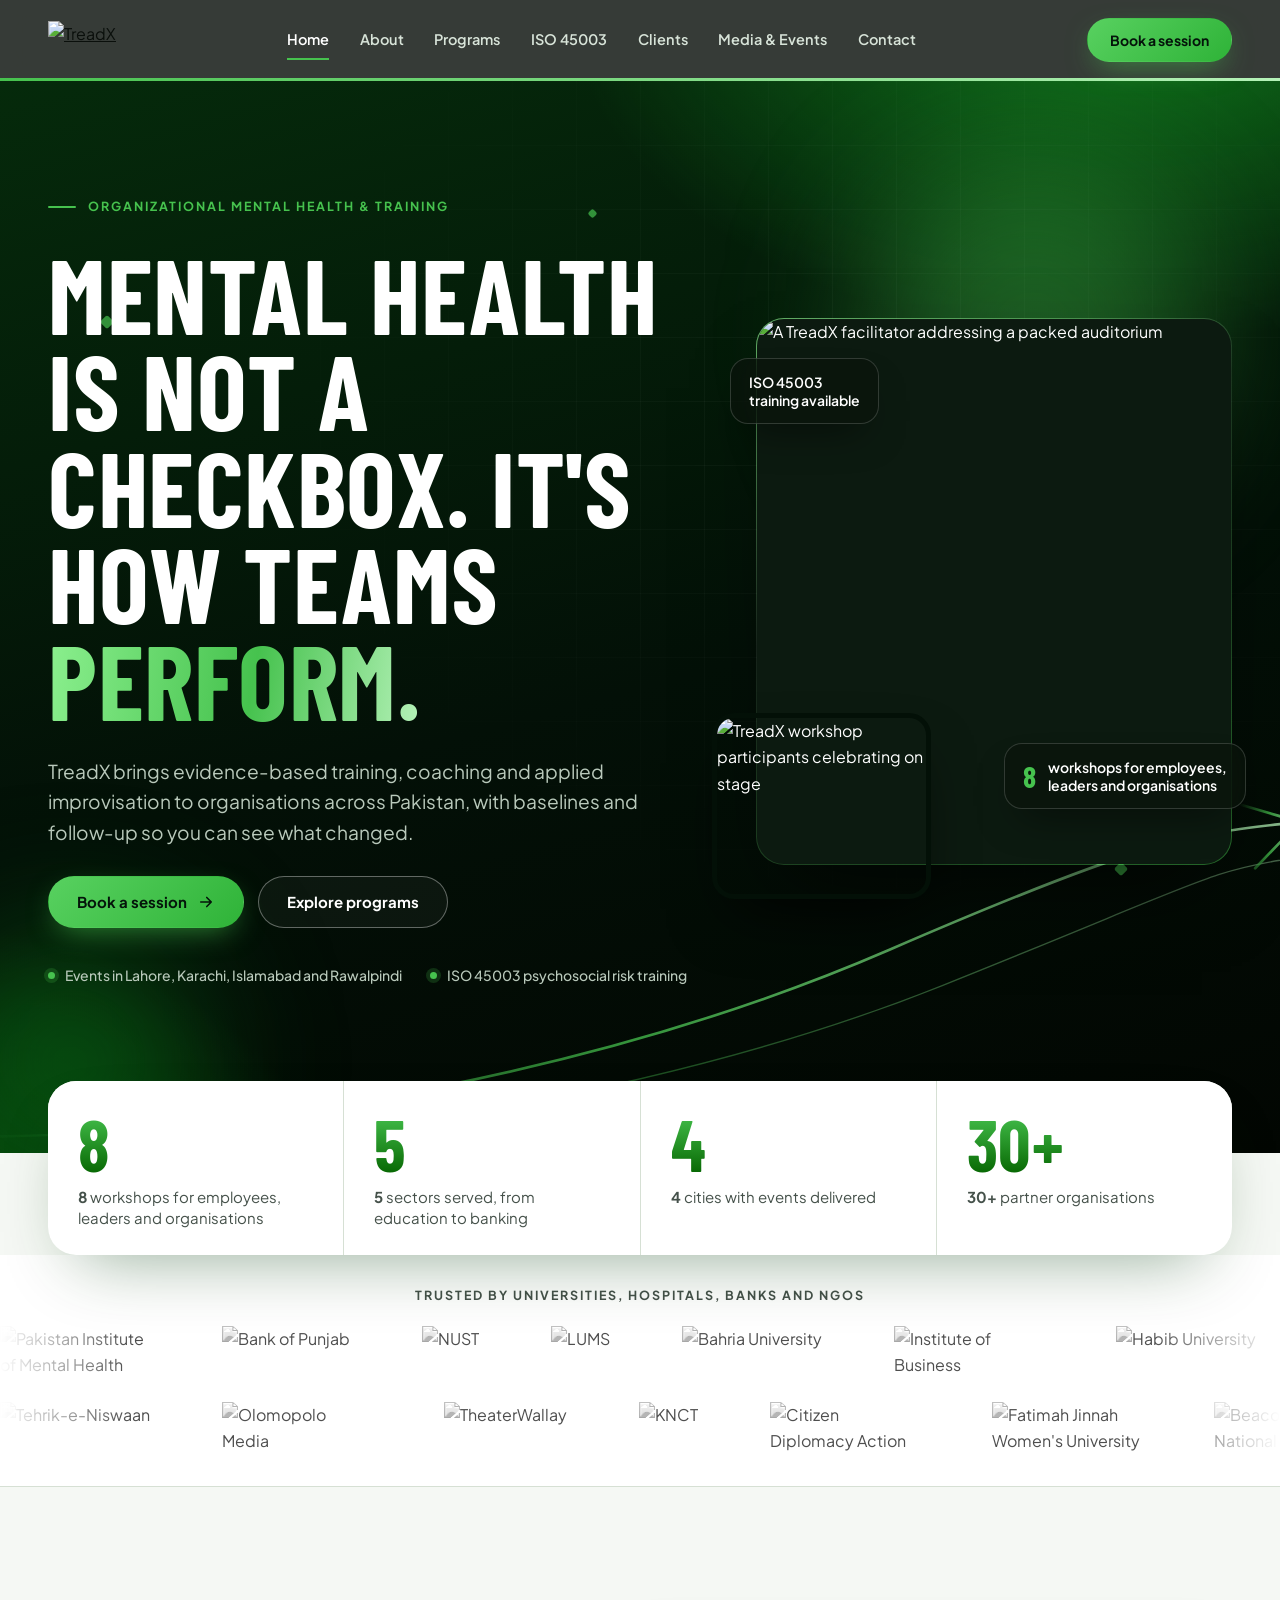
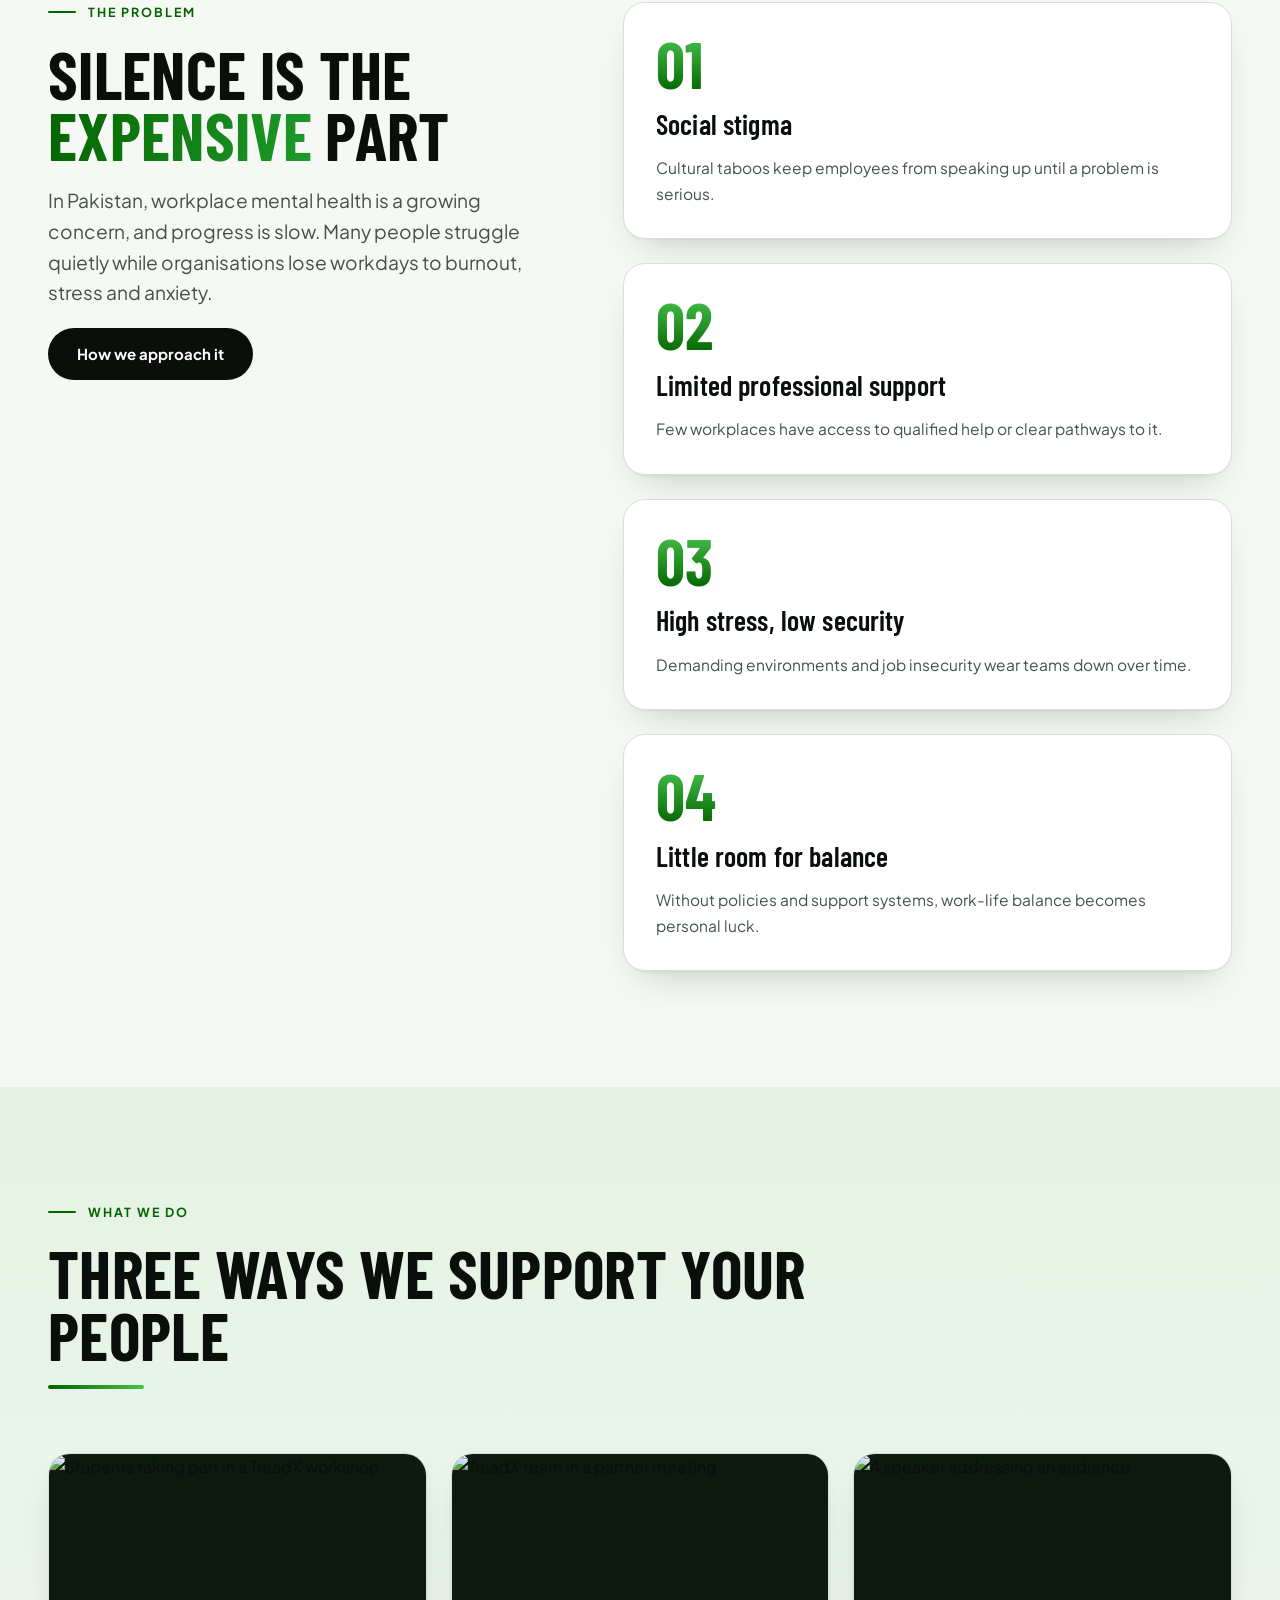
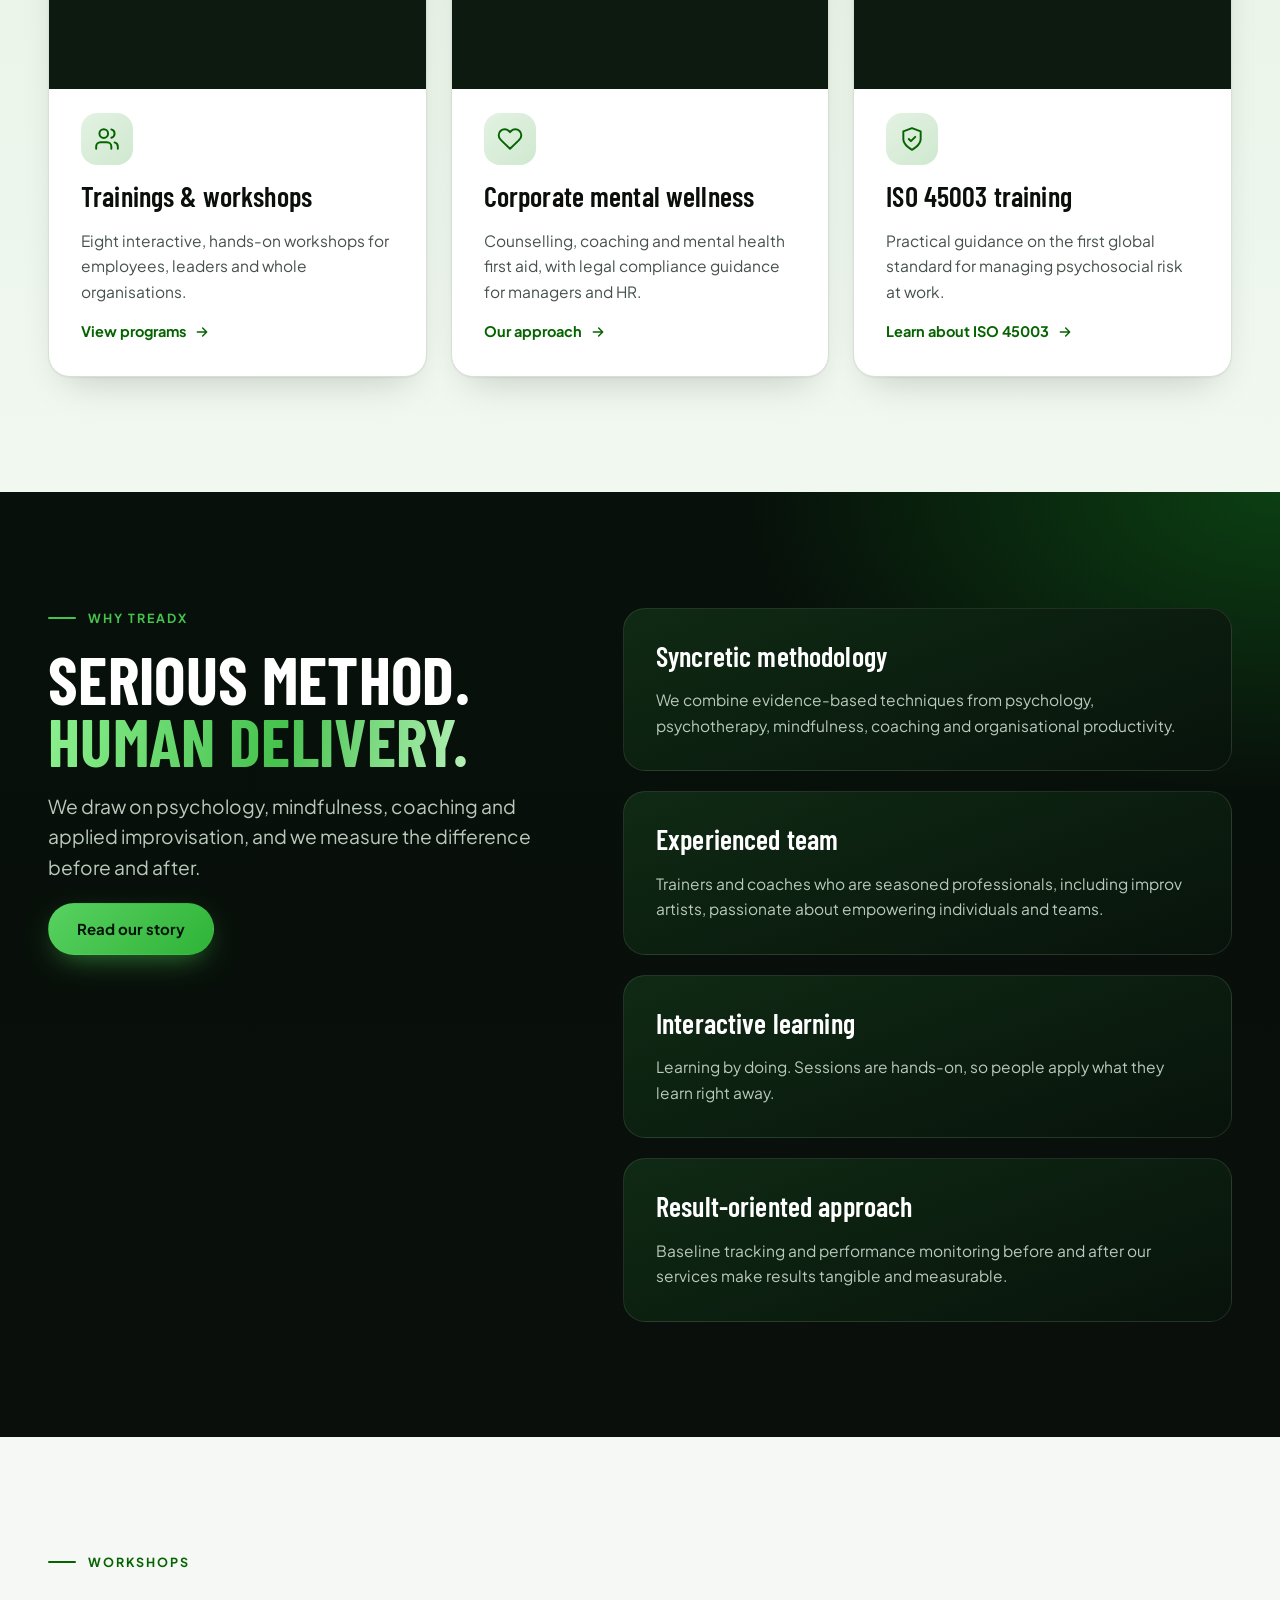
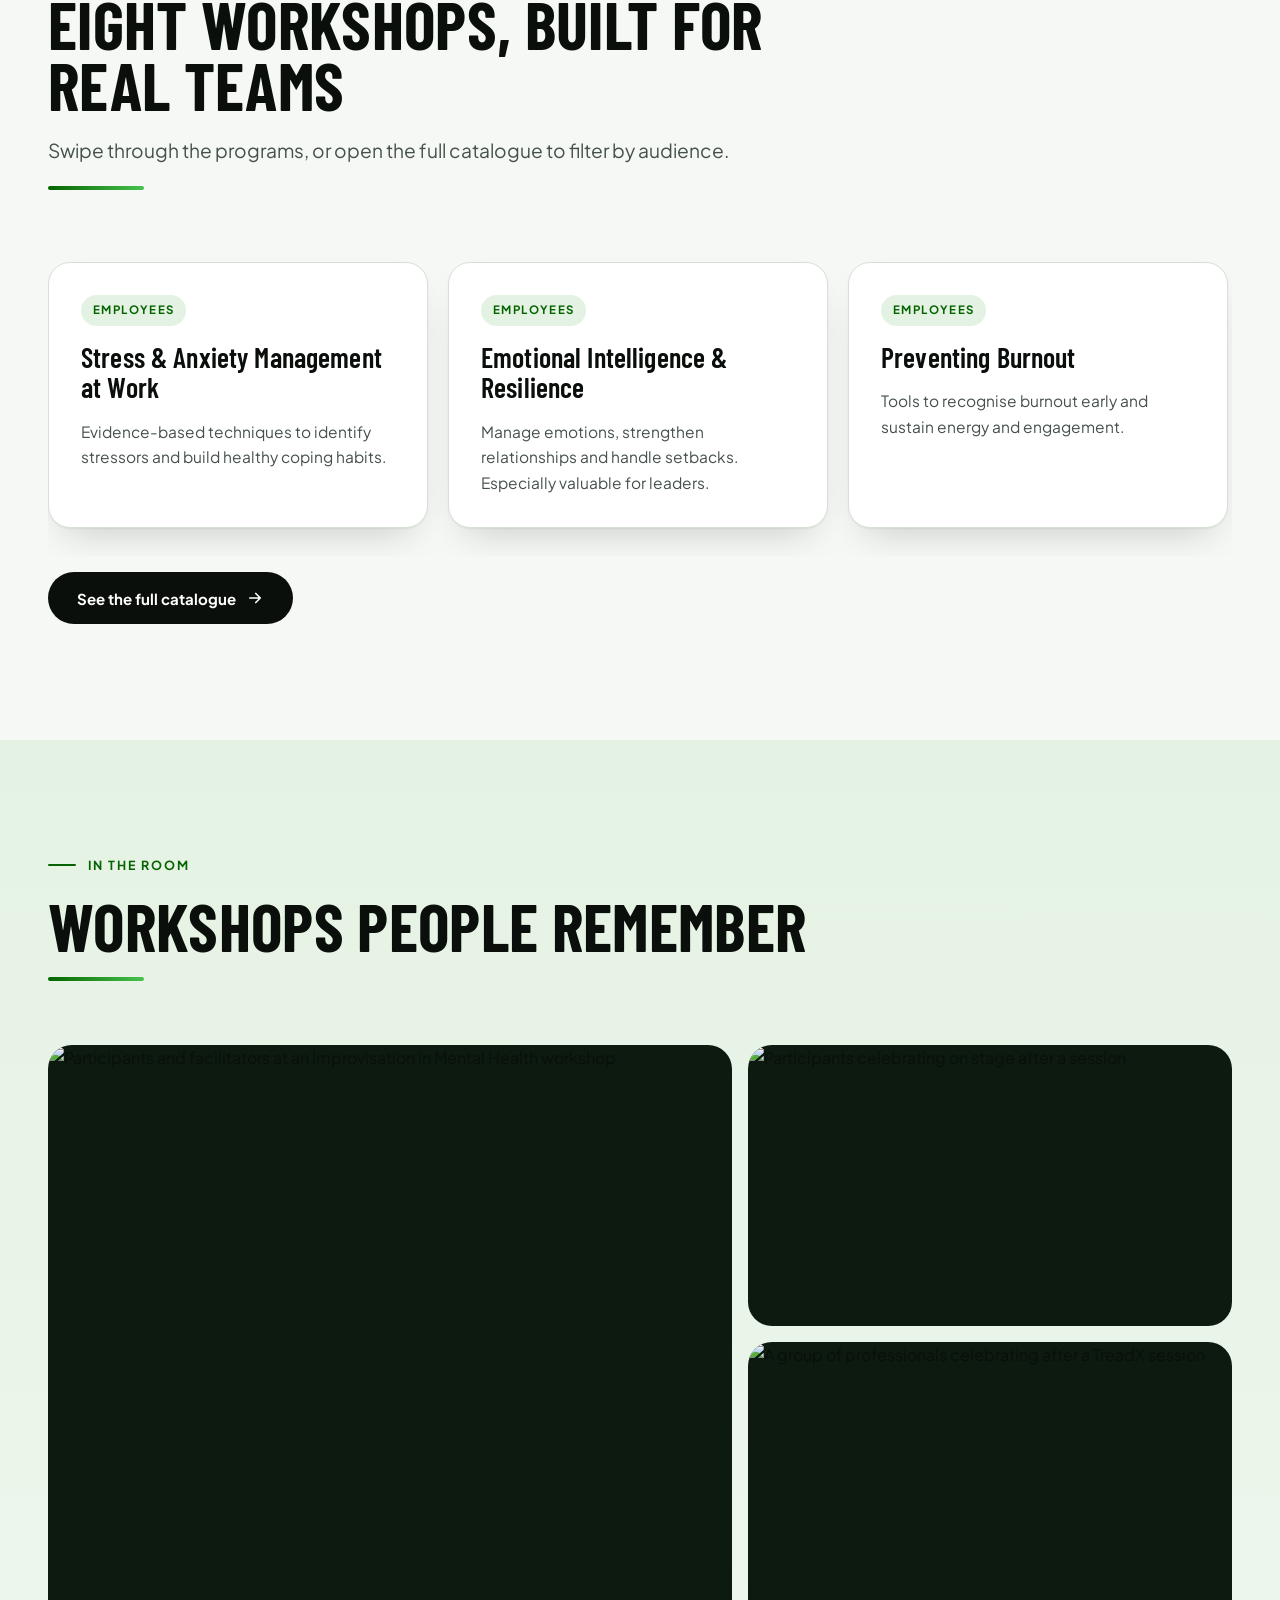
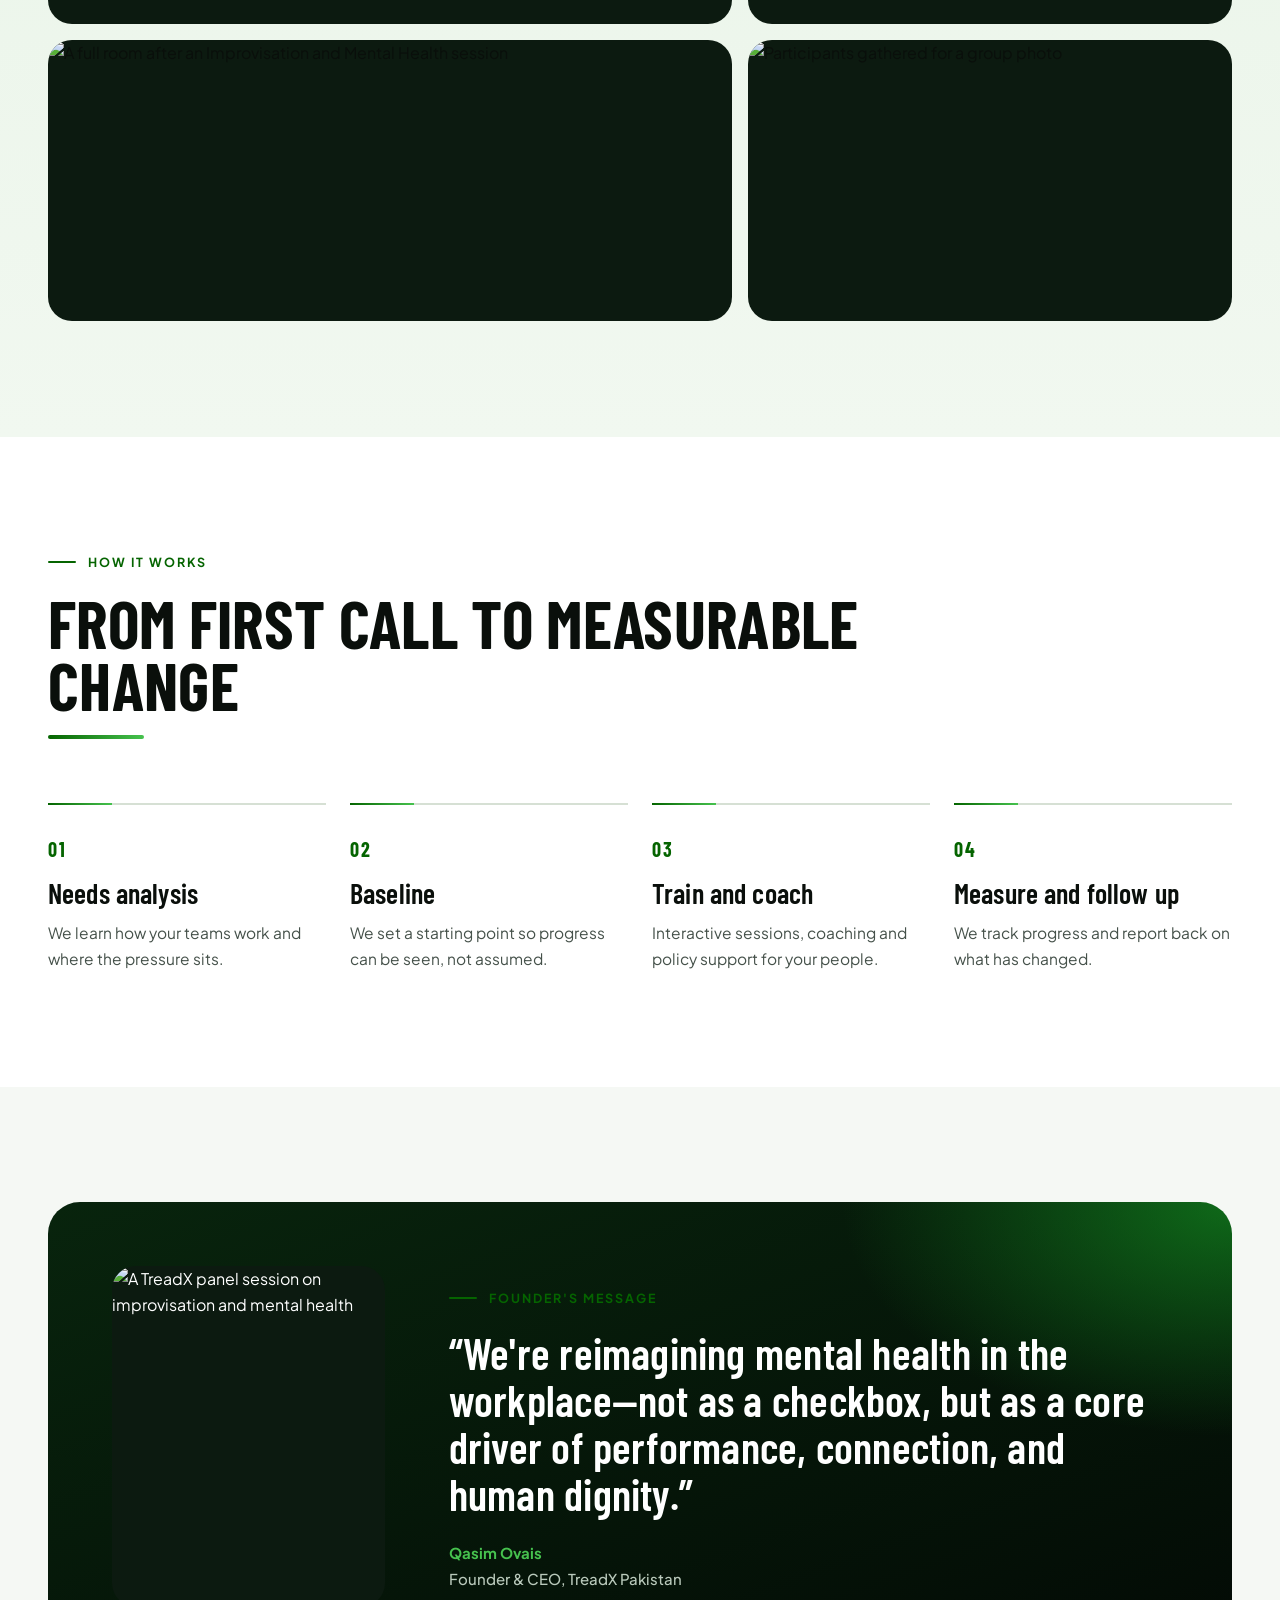
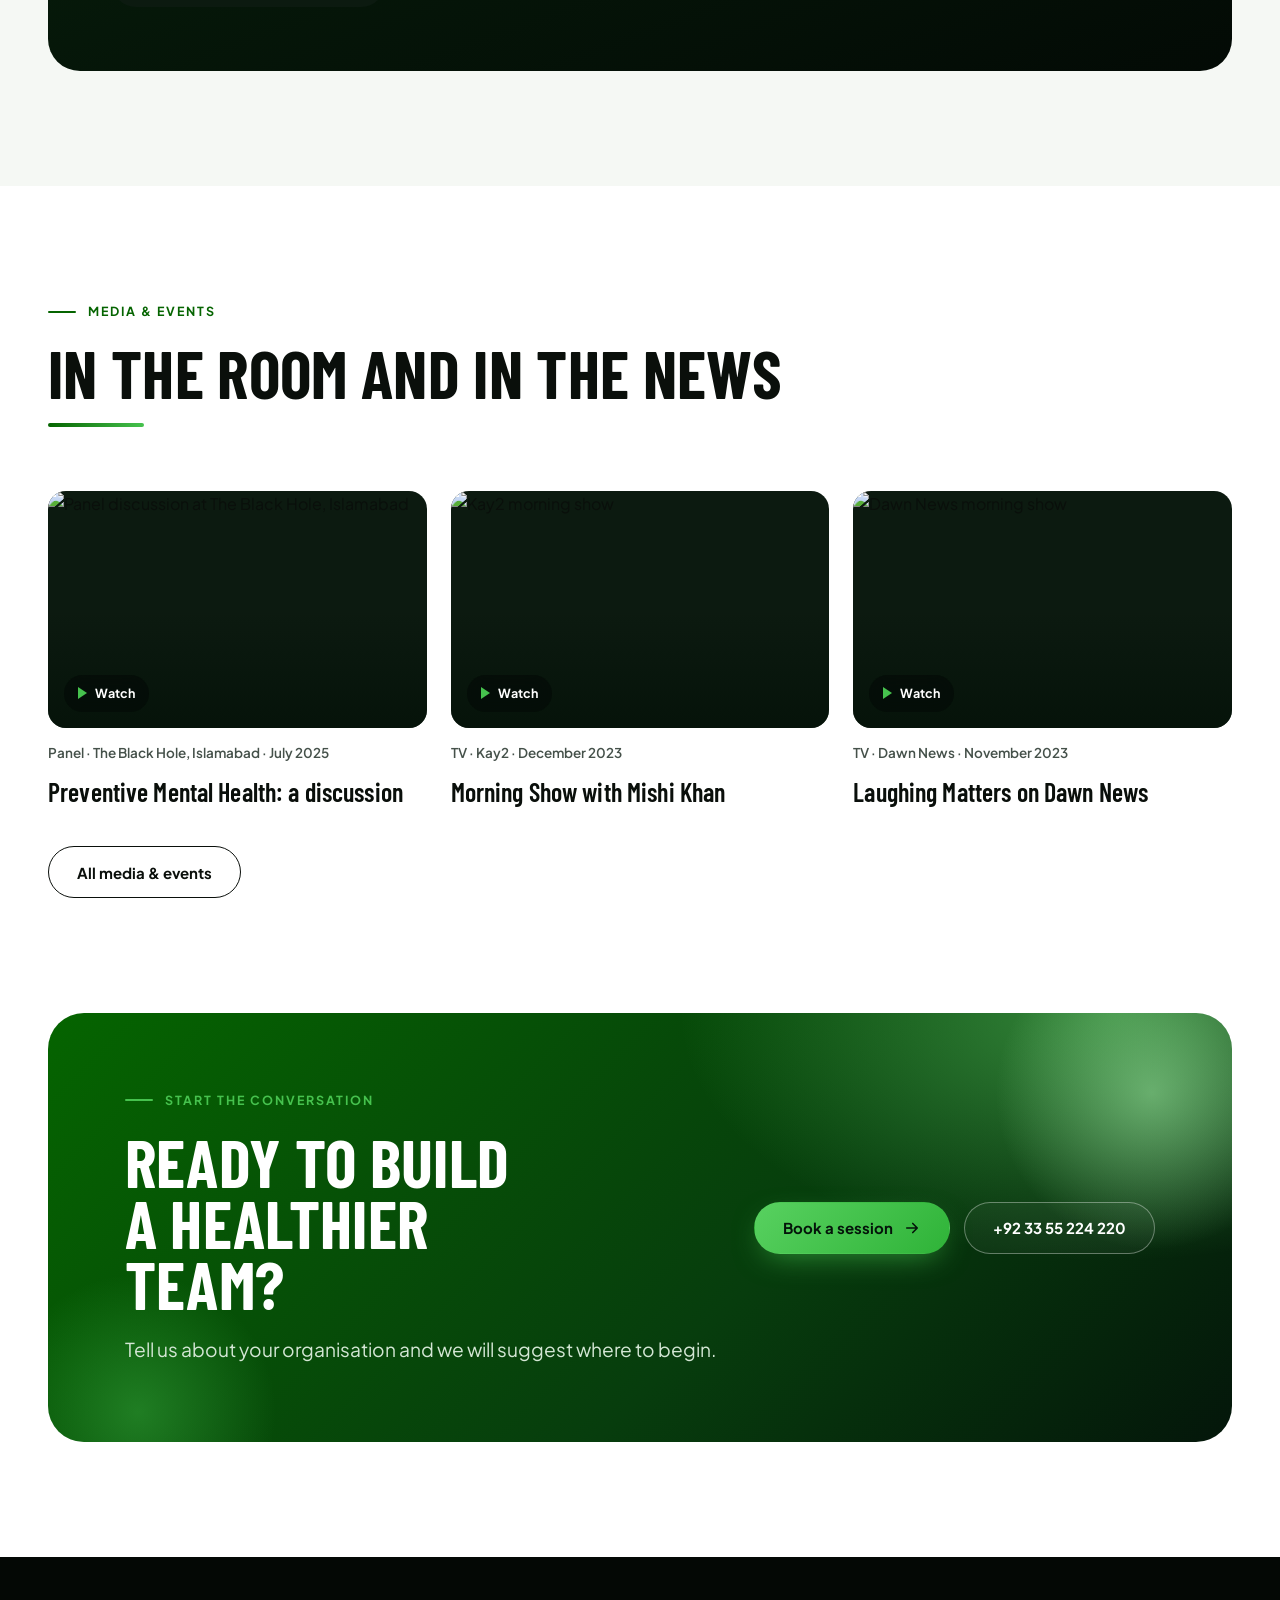
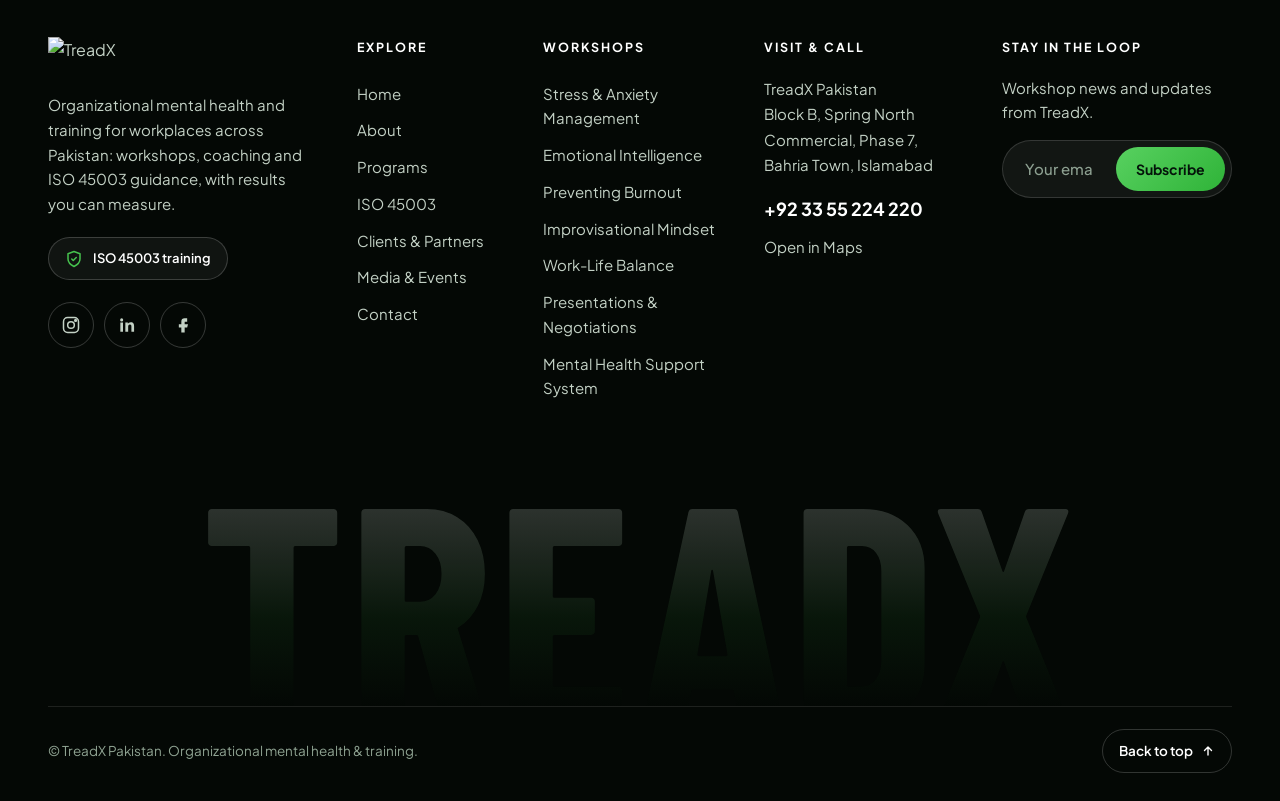
==== index.html @ 3ae5f653 "Add files via upload" ====
<!doctype html>
<html lang="en">
<head>
<meta charset="utf-8">
<meta name="viewport" content="width=device-width,initial-scale=1">
<title>TreadX Home | TreadX</title>
<meta name="description" content="TreadX: organizational mental health and training for workplaces in Pakistan.">
<link rel="icon" href="/assets/brand/treadx-logo.png">
<link rel="preconnect" href="https://fonts.googleapis.com"><link rel="preconnect" href="https://fonts.gstatic.com" crossorigin><link href="https://fonts.googleapis.com/css2?family=Barlow+Condensed:wght@500;600;700&family=Plus+Jakarta+Sans:wght@400;500;600;700&display=swap" rel="stylesheet">
<link rel="stylesheet" href="/site.css">
<style>body{margin:0;font-family:'Plus Jakarta Sans',system-ui,sans-serif}</style>
</head>
<body id="top">



<header class="hdr"><div class="wrap hdr-in">
<a class="logo" href="/" aria-label="TreadX home"><img src="assets/brand/treadx-logo-light.png" alt="TreadX"></a>
<nav class="nav" aria-label="Main">
<a href="/" aria-current="page">Home</a>
<a href="/about">About</a>
<a href="/programs">Programs</a>
<a href="/iso-45003">ISO 45003</a>
<a href="/clients">Clients</a>
<a href="/media">Media &amp; Events</a>
<a href="/contact">Contact</a>
</nav>
<a class="btn btn-primary btn-sm hdr-cta" href="/contact">Book a session</a>
<details class="nav-m"><summary>Menu</summary><div class="panel">
<a href="/" aria-current="page">Home</a>
<a href="/about">About</a>
<a href="/programs">Programs</a>
<a href="/iso-45003">ISO 45003</a>
<a href="/clients">Clients</a>
<a href="/media">Media &amp; Events</a>
<a href="/contact">Book a session</a>
</div></details>
</div></header>

<main>

<section class="hero">
<div class="orb o1 par"></div><div class="orb o2"></div>
<svg class="swoosh" viewBox="0 0 1440 420" preserveAspectRatio="xMidYMax slice" aria-hidden="true"><defs><linearGradient id="sg" x1="0" x2="1" y1="0" y2="0"><stop offset="0" stop-color="#46c24e" stop-opacity="0"/><stop offset=".5" stop-color="#46c24e"/><stop offset="1" stop-color="#b5f2b8"/></linearGradient></defs><path d="M-40 390 C 300 390, 700 310, 1000 180 S 1340 50, 1460 36"/><path class="s2" d="M-40 418 C 360 408, 760 340, 1060 220 S 1360 90, 1460 76"/><path class="s3" d="M1394 16 L1462 36 L1412 88"/></svg><span class="spark a"></span><span class="spark b"></span><span class="spark c"></span>
<div class="wrap hero-grid">
<div class="hero-copy">
<span class="eyebrow hero-in">Organizational mental health &amp; training</span>
<h1 class="words"><span class="w" style="--i: 0;">Mental</span> <span class="w" style="--i: 1;">health</span> <span class="w" style="--i: 2;">is</span> <span class="w" style="--i: 3;">not</span> <span class="w" style="--i: 4;">a</span> <span class="w" style="--i: 5;">checkbox.</span> <span class="w" style="--i: 6;">It's</span> <span class="w" style="--i: 7;">how</span> <span class="w" style="--i: 8;">teams</span> <span class="w grad" style="--i: 9;">perform.</span></h1>
<p class="lead hero-in d2">TreadX brings evidence-based training, coaching and applied improvisation to organisations across Pakistan, with baselines and follow-up so you can see what changed.</p>
<div class="btn-row hero-in d3">
<a class="btn btn-primary pulse" href="/contact">Book a session <svg viewBox="0 0 24 24" fill="none" stroke="currentColor" stroke-width="2.2" stroke-linecap="round" stroke-linejoin="round" aria-hidden="true"><path d="M5 12h14M13 6l6 6-6 6"/></svg></a>
<a class="btn btn-ghost" href="/programs">Explore programs</a>
</div>
<div class="hero-meta hero-in d4">
<span>Events in Lahore, Karachi, Islamabad and Rawalpindi</span>
<span>ISO 45003 psychosocial risk training</span>
</div>
</div>
<div class="hero-art hero-in d2">
<div class="frame par"><div class="pic"><img class="photo" src="assets/photos/hero-auditorium.jpg" alt="A TreadX facilitator addressing a packed auditorium" style="object-position: 46% 50%;"></div></div>
<div class="hero-inset"><img class="" src="assets/photos/stage-group.jpg" alt="TreadX workshop participants celebrating on stage" style="object-position: 50% 40%;"></div>
<div class="chip-f c1"><b>8</b><span>workshops for employees,<br>leaders and organisations</span></div>
<div class="chip-f c2"><span>ISO 45003<br>training available</span></div>
</div>
</div>
</section>

<section class="stats-wrap" aria-label="TreadX at a glance"><div class="wrap"><div class="stats rv">
<div class="stat"><div class="big" aria-hidden="true"><span class="count c8"></span></div><p><b>8</b> workshops for employees, leaders and organisations</p></div>
<div class="stat"><div class="big" aria-hidden="true"><span class="count c5"></span></div><p><b>5</b> sectors served, from education to banking</p></div>
<div class="stat"><div class="big" aria-hidden="true"><span class="count c4"></span></div><p><b>4</b> cities with events delivered</p></div>
<div class="stat"><div class="big" aria-hidden="true"><span class="count c30"></span><span>+</span></div><p><b>30+</b> partner organisations</p></div>
</div></div></section>

<section class="marq-sec" aria-label="Clients">
<div class="marq-label">Trusted by universities, hospitals, banks and NGOs</div>
<div class="marq"><div class="marq-track"><img src="assets/logos/pimh.png" alt="Pakistan Institute of Mental Health"><img src="assets/logos/bop.png" alt="Bank of Punjab"><img src="assets/logos/nust.png" alt="NUST"><img src="assets/logos/lums.png" alt="LUMS"><img src="assets/logos/bahria.png" alt="Bahria University"><img src="assets/logos/iba.png" alt="Institute of Business Administration"><img src="assets/logos/habib.png" alt="Habib University"><img src="assets/logos/fatima-memorial.png" alt="Fatima Memorial System"><img src="assets/logos/sbp.png" alt="State Bank of Pakistan"><img src="assets/logos/ibp.png" alt="Institute for Bankers Pakistan"><img src="assets/logos/aiesec.png" alt="AIESEC"><img src="assets/logos/pacc.png" alt="Pakistan American Cultural Center"><img src="assets/logos/nur.png" alt="Nur International University"><img src="assets/logos/gerrys-visa.png" alt="Gerry's Visa"><img src="assets/logos/io-space.png" alt="IO Space"><img src="assets/logos/black-hole.png" alt="The Black Hole"><img src="assets/logos/lincoln-corner.png" alt="Lincoln Corner"><img src="assets/logos/usefp.png" alt="USEFP"><img src="assets/logos/pimh.png" alt="" aria-hidden="true"><img src="assets/logos/bop.png" alt="" aria-hidden="true"><img src="assets/logos/nust.png" alt="" aria-hidden="true"><img src="assets/logos/lums.png" alt="" aria-hidden="true"><img src="assets/logos/bahria.png" alt="" aria-hidden="true"><img src="assets/logos/iba.png" alt="" aria-hidden="true"><img src="assets/logos/habib.png" alt="" aria-hidden="true"><img src="assets/logos/fatima-memorial.png" alt="" aria-hidden="true"><img src="assets/logos/sbp.png" alt="" aria-hidden="true"><img src="assets/logos/ibp.png" alt="" aria-hidden="true"><img src="assets/logos/aiesec.png" alt="" aria-hidden="true"><img src="assets/logos/pacc.png" alt="" aria-hidden="true"><img src="assets/logos/nur.png" alt="" aria-hidden="true"><img src="assets/logos/gerrys-visa.png" alt="" aria-hidden="true"><img src="assets/logos/io-space.png" alt="" aria-hidden="true"><img src="assets/logos/black-hole.png" alt="" aria-hidden="true"><img src="assets/logos/lincoln-corner.png" alt="" aria-hidden="true"><img src="assets/logos/usefp.png" alt="" aria-hidden="true"></div></div>
<div class="marq rev"><div class="marq-track"><img src="assets/logos/tehrik-e-niswaan.png" alt="Tehrik-e-Niswaan"><img src="assets/logos/olomopolo.png" alt="Olomopolo Media"><img src="assets/logos/theaterwallay.png" alt="TheaterWallay"><img src="assets/logos/knct.png" alt="KNCT"><img src="assets/logos/cdaf.png" alt="Citizen Diplomacy Action Fund"><img src="assets/logos/fjwu.png" alt="Fatimah Jinnah Women's University"><img src="assets/logos/bnu.png" alt="Beaconhouse National University"><img src="assets/logos/iqra.png" alt="Iqra University"><img src="assets/logos/cust.png" alt="CUST"><img src="assets/logos/numl.png" alt="NUML"><img src="assets/logos/tmuc.png" alt="The Millennium University College"><img src="assets/logos/city-school.png" alt="The City School System"><img src="assets/logos/fmh-college.png" alt="FMH College"><img src="assets/logos/daftarkhwan.png" alt="DaftarKhwan"><img src="assets/logos/tehrik-e-niswaan.png" alt="" aria-hidden="true"><img src="assets/logos/olomopolo.png" alt="" aria-hidden="true"><img src="assets/logos/theaterwallay.png" alt="" aria-hidden="true"><img src="assets/logos/knct.png" alt="" aria-hidden="true"><img src="assets/logos/cdaf.png" alt="" aria-hidden="true"><img src="assets/logos/fjwu.png" alt="" aria-hidden="true"><img src="assets/logos/bnu.png" alt="" aria-hidden="true"><img src="assets/logos/iqra.png" alt="" aria-hidden="true"><img src="assets/logos/cust.png" alt="" aria-hidden="true"><img src="assets/logos/numl.png" alt="" aria-hidden="true"><img src="assets/logos/tmuc.png" alt="" aria-hidden="true"><img src="assets/logos/city-school.png" alt="" aria-hidden="true"><img src="assets/logos/fmh-college.png" alt="" aria-hidden="true"><img src="assets/logos/daftarkhwan.png" alt="" aria-hidden="true"></div></div>
</section>

<section class="sec">
<div class="wrap split">
<div class="sticky stack rv-x">
<span class="eyebrow">The problem</span>
<h2>Silence is the <span class="grad-d">expensive</span> part</h2>
<p class="lead">In Pakistan, workplace mental health is a growing concern, and progress is slow. Many people struggle quietly while organisations lose workdays to burnout, stress and anxiety.</p>
<div class="btn-row"><a class="btn btn-dark" href="/about">How we approach it</a></div>
</div>
<div class="grid g2">
<div class="card rv"><span class="num">01</span><h3>Social stigma</h3><p>Cultural taboos keep employees from speaking up until a problem is serious.</p></div>
<div class="card rv d1"><span class="num">02</span><h3>Limited professional support</h3><p>Few workplaces have access to qualified help or clear pathways to it.</p></div>
<div class="card rv d1"><span class="num">03</span><h3>High stress, low security</h3><p>Demanding environments and job insecurity wear teams down over time.</p></div>
<div class="card rv d2"><span class="num">04</span><h3>Little room for balance</h3><p>Without policies and support systems, work-life balance becomes personal luck.</p></div>
</div>
</div>
</section>

<section class="sec sec-mint">
<div class="wrap">
<div class="sec-head rv"><span class="eyebrow">What we do</span><h2>Three ways we support your people</h2></div>
<div class="grid g3">
<div class="card has-media rv"><div class="card-media"><img class="photo" src="assets/photos/students-session.jpg" alt="Students taking part in a TreadX workshop" style="object-position: 50% 40%;"></div><div class="ico"><svg viewBox="0 0 24 24" fill="none" stroke="currentColor" stroke-width="1.8" stroke-linecap="round" stroke-linejoin="round" aria-hidden="true"><path d="M16 21v-2a4 4 0 0 0-4-4H6a4 4 0 0 0-4 4v2"/><circle cx="9" cy="7" r="4"/><path d="M22 21v-2a4 4 0 0 0-3-3.87"/><path d="M16 3.13a4 4 0 0 1 0 7.75"/></svg></div><h3>Trainings &amp; workshops</h3><p>Eight interactive, hands-on workshops for employees, leaders and whole organisations.</p><a class="link" href="/programs">View programs <svg width="16" height="16" viewBox="0 0 24 24" fill="none" stroke="currentColor" stroke-width="2.2" stroke-linecap="round" stroke-linejoin="round" aria-hidden="true"><path d="M5 12h14M13 6l6 6-6 6"/></svg></a></div>
<div class="card has-media rv d1"><div class="card-media"><img class="photo" src="assets/photos/meeting-room.jpg" alt="TreadX team in a partner meeting" style="object-position: 50% 35%;"></div><div class="ico"><svg viewBox="0 0 24 24" fill="none" stroke="currentColor" stroke-width="1.8" stroke-linecap="round" stroke-linejoin="round" aria-hidden="true"><path d="M20.8 4.6a5.5 5.5 0 0 0-7.8 0L12 5.7l-1-1.1a5.5 5.5 0 0 0-7.8 7.8l1 1.1L12 21l7.8-7.5 1-1.1a5.5 5.5 0 0 0 0-7.8z"/></svg></div><h3>Corporate mental wellness</h3><p>Counselling, coaching and mental health first aid, with legal compliance guidance for managers and HR.</p><a class="link" href="/about">Our approach <svg width="16" height="16" viewBox="0 0 24 24" fill="none" stroke="currentColor" stroke-width="2.2" stroke-linecap="round" stroke-linejoin="round" aria-hidden="true"><path d="M5 12h14M13 6l6 6-6 6"/></svg></a></div>
<div class="card has-media rv d2"><div class="card-media"><img class="photo" src="assets/photos/suit-speaker.jpg" alt="A speaker addressing an audience" style="object-position: 70% 40%;"></div><div class="ico"><svg viewBox="0 0 24 24" fill="none" stroke="currentColor" stroke-width="1.8" stroke-linecap="round" stroke-linejoin="round" aria-hidden="true"><path d="M12 22s8-4 8-10V5l-8-3-8 3v7c0 6 8 10 8 10z"/><path d="M9 12l2 2 4-4"/></svg></div><h3>ISO 45003 training</h3><p>Practical guidance on the first global standard for managing psychosocial risk at work.</p><a class="link" href="/iso-45003">Learn about ISO 45003 <svg width="16" height="16" viewBox="0 0 24 24" fill="none" stroke="currentColor" stroke-width="2.2" stroke-linecap="round" stroke-linejoin="round" aria-hidden="true"><path d="M5 12h14M13 6l6 6-6 6"/></svg></a></div>
</div>
</div>
</section>

<section class="sec on-dark" style="background: radial-gradient(900px 500px at 100% 0%, rgba(20,150,34,.35), transparent 60%), linear-gradient(180deg,#07100a,#0a0f0b);">
<div class="wrap split">
<div class="sticky stack rv-x">
<span class="eyebrow">Why TreadX</span>
<h2>Serious method. <span class="grad">Human delivery.</span></h2>
<p class="lead">We draw on psychology, mindfulness, coaching and applied improvisation, and we measure the difference before and after.</p>
<div class="btn-row"><a class="btn btn-primary" href="/about">Read our story</a></div>
</div>
<div class="stack">
<div class="card card-dark rv"><h3>Syncretic methodology</h3><p>We combine evidence-based techniques from psychology, psychotherapy, mindfulness, coaching and organisational productivity.</p></div>
<div class="card card-dark rv"><h3>Experienced team</h3><p>Trainers and coaches who are seasoned professionals, including improv artists, passionate about empowering individuals and teams.</p></div>
<div class="card card-dark rv"><h3>Interactive learning</h3><p>Learning by doing. Sessions are hands-on, so people apply what they learn right away.</p></div>
<div class="card card-dark rv"><h3>Result-oriented approach</h3><p>Baseline tracking and performance monitoring before and after our services make results tangible and measurable.</p></div>
</div>
</div>
</section>

<section class="sec">
<div class="wrap">
<div class="sec-head rv"><span class="eyebrow">Workshops</span><h2>Eight workshops, built for real teams</h2><p class="lead">Swipe through the programs, or open the full catalogue to filter by audience.</p></div>
<div class="hscroll" tabindex="0" aria-label="Workshops">
<div class="card"><span class="tag">Employees</span><h3>Stress &amp; Anxiety Management at Work</h3><p>Evidence-based techniques to identify stressors and build healthy coping habits.</p></div>
<div class="card"><span class="tag">Employees</span><h3>Emotional Intelligence &amp; Resilience</h3><p>Manage emotions, strengthen relationships and handle setbacks. Especially valuable for leaders.</p></div>
<div class="card"><span class="tag">Employees</span><h3>Preventing Burnout</h3><p>Tools to recognise burnout early and sustain energy and engagement.</p></div>
<div class="card"><span class="tag">Employees</span><h3>Boost Productivity with an Improvisational Mindset</h3><p>Applied improv for flexibility, problem-solving and focus.</p></div>
<div class="card"><span class="tag">Employees</span><h3>Making Harmony: Work-Life Balance</h3><p>Practical strategies to manage time and energy, and reduce stress.</p></div>
<div class="card"><span class="tag">Leaders</span><h3>Delivering High Value Presentations</h3><p>For senior management: stay composed under pressure and structure compelling narratives.</p></div>
<div class="card"><span class="tag">Leaders</span><h3>Advanced Negotiations</h3><p>For senior managers: secure strong outcomes and build strategic partnerships.</p></div>
<div class="card"><span class="tag">Organisations</span><h3>Building a Mental Health Support System at Work</h3><p>Needs analysis, baselines, policy and implementation teams, with continuous tracking.</p></div>
</div>
<div class="btn-row" style="margin-top: 16px;"><a class="btn btn-dark" href="/programs">See the full catalogue <svg viewBox="0 0 24 24" fill="none" stroke="currentColor" stroke-width="2.2" stroke-linecap="round" stroke-linejoin="round" aria-hidden="true"><path d="M5 12h14M13 6l6 6-6 6"/></svg></a></div>
</div>
</section>

<section class="sec sec-mint">
<div class="wrap">
<div class="sec-head rv"><span class="eyebrow">In the room</span><h2>Workshops people remember</h2></div>
<div class="mosaic rv">
<div class="pic m-a"><img class="photo" src="assets/photos/banner-group.jpg" alt="Participants and facilitators at an Improvisation in Mental Health workshop" style="object-position: 50% 60%;"></div>
<div class="pic m-b"><img class="photo" src="assets/photos/stage-group.jpg" alt="Participants celebrating on stage after a session" style="object-position: 50% 35%;"></div>
<div class="pic m-c"><img class="photo" src="assets/photos/staircase-raised.jpg" alt="A group of professionals celebrating after a TreadX session" style="object-position: 50% 50%;"></div>
<div class="pic m-d"><img class="photo" src="assets/photos/slide-group.jpg" alt="A full room after an Improvisation and Mental Health session" style="object-position: 50% 55%;"></div>
<div class="pic m-e"><img class="photo" src="assets/photos/soe-group.jpg" alt="Participants gathered for a group photo" style="object-position: 50% 40%;"></div>
</div>
</div>
</section>

<section class="sec sec-white">
<div class="wrap">
<div class="sec-head rv"><span class="eyebrow">How it works</span><h2>From first call to measurable change</h2></div>
<div class="steps">
<div class="step rv"><span class="n">01</span><h3>Needs analysis</h3><p>We learn how your teams work and where the pressure sits.</p></div>
<div class="step rv d1"><span class="n">02</span><h3>Baseline</h3><p>We set a starting point so progress can be seen, not assumed.</p></div>
<div class="step rv d2"><span class="n">03</span><h3>Train and coach</h3><p>Interactive sessions, coaching and policy support for your people.</p></div>
<div class="step rv d3"><span class="n">04</span><h3>Measure and follow up</h3><p>We track progress and report back on what has changed.</p></div>
</div>
</div>
</section>

<section class="sec">
<div class="wrap">
<div class="quote-box rv">
<div class="pic"><img class="photo" src="assets/photos/panel-stage.jpg" alt="A TreadX panel session on improvisation and mental health" style="object-position: 52% 50%;"></div>
<div>
<span class="eyebrow" style="margin-bottom: 20px;">Founder's message</span>
<blockquote>&ldquo;We're reimagining mental health in the workplace&mdash;not as a checkbox, but as a core driver of performance, connection, and human dignity.&rdquo;</blockquote>
<cite>Qasim Ovais<span>Founder &amp; CEO, TreadX Pakistan</span></cite>
</div>
</div>
</div>
</section>

<section class="sec sec-white">
<div class="wrap">
<div class="sec-head rv"><span class="eyebrow">Media &amp; events</span><h2>In the room and in the news</h2></div>
<div class="grid g3">
<a class="media rv" href="/media"><div class="pic shade"><img class="photo" src="assets/photos/black-hole.jpg" alt="Panel discussion at The Black Hole, Islamabad" style="object-position: 50% 30%;"><span class="play">Watch</span></div><span class="meta">Panel &middot; The Black Hole, Islamabad &middot; July 2025</span><h3>Preventive Mental Health: a discussion</h3></a>
<a class="media rv d1" href="/media"><div class="pic shade"><img class="photo" src="assets/photos/tv-kay2.jpg" alt="Kay2 morning show" style="object-position: 50% 40%;"><span class="play">Watch</span></div><span class="meta">TV &middot; Kay2 &middot; December 2023</span><h3>Morning Show with Mishi Khan</h3></a>
<a class="media rv d2" href="/media"><div class="pic shade"><img class="photo" src="assets/photos/tv-dawn.jpg" alt="Dawn News morning show" style="object-position: 50% 30%;"><span class="play">Watch</span></div><span class="meta">TV &middot; Dawn News &middot; November 2023</span><h3>Laughing Matters on Dawn News</h3></a>
</div>
<div class="btn-row" style="margin-top: 40px;"><a class="btn btn-line" href="/media">All media &amp; events</a></div>
</div>
</section>

<section class="cta-wrap sec-white" style="padding-top: 0;">
<div class="wrap">
<div class="cta rv">
<div class="stack" style="gap: 20px;">
<span class="eyebrow">Start the conversation</span>
<h2>Ready to build a healthier team?</h2>
<p class="lead">Tell us about your organisation and we will suggest where to begin.</p>
</div>
<div class="btn-row">
<a class="btn btn-primary" href="/contact">Book a session <svg viewBox="0 0 24 24" fill="none" stroke="currentColor" stroke-width="2.2" stroke-linecap="round" stroke-linejoin="round" aria-hidden="true"><path d="M5 12h14M13 6l6 6-6 6"/></svg></a>
<a class="btn btn-ghost" href="tel:+923355224220">+92 33 55 224 220</a>
</div>
</div>
</div>
</section>

</main>

<footer class="ftr">
<div class="wrap ftr-main"><div class="ftr-grid">
<div class="brand"><img src="assets/brand/treadx-logo-light.png" alt="TreadX" style="height: 38px; width: auto; display: block;">
<p>Organizational mental health and training for workplaces across Pakistan: workshops, coaching and ISO 45003 guidance, with results you can measure.</p>
<a class="iso" href="/iso-45003"><svg viewBox="0 0 24 24" fill="none" stroke="currentColor" stroke-width="2" stroke-linecap="round" stroke-linejoin="round" aria-hidden="true"><path d="M12 22s8-4 8-10V5l-8-3-8 3v7c0 6 8 10 8 10z"/><path d="M9 12l2 2 4-4"/></svg>ISO 45003 training</a>
<div class="social">
<a href="https://www.instagram.com/treadxp/" aria-label="TreadX on Instagram"><svg viewBox="0 0 24 24" fill="none" stroke="currentColor" stroke-width="1.8" stroke-linecap="round" stroke-linejoin="round" aria-hidden="true"><rect x="3" y="3" width="18" height="18" rx="5"/><circle cx="12" cy="12" r="4"/><circle cx="17.5" cy="6.5" r="1" fill="currentColor"/></svg></a>
<a href="https://www.linkedin.com/company/treadx-pakistan" aria-label="TreadX on LinkedIn"><svg viewBox="0 0 24 24" fill="currentColor" aria-hidden="true"><path d="M4 9h3.2v11H4zM5.6 4a1.85 1.85 0 1 1 0 3.7 1.85 1.85 0 0 1 0-3.7zM10 9h3v1.6c.5-1 1.8-1.9 3.6-1.9 3.3 0 3.9 2.1 3.9 4.9V20h-3.2v-5.7c0-1.4 0-2.9-1.8-2.9s-2.1 1.4-2.1 2.8V20H10z"/></svg></a>
<a href="https://www.facebook.com/" aria-label="TreadX on Facebook"><svg viewBox="0 0 24 24" fill="currentColor" aria-hidden="true"><path d="M14 8h3V4h-3a4 4 0 0 0-4 4v3H7v4h3v6h4v-6h3l1-4h-4V8.5c0-.3.2-.5.5-.5z"/></svg></a>
</div></div>
<div><h4>Explore</h4><a href="/">Home</a><a href="/about">About</a><a href="/programs">Programs</a><a href="/iso-45003">ISO 45003</a><a href="/clients">Clients &amp; Partners</a><a href="/media">Media &amp; Events</a><a href="/contact">Contact</a></div>
<div><h4>Workshops</h4><a href="/programs">Stress &amp; Anxiety Management</a><a href="/programs">Emotional Intelligence</a><a href="/programs">Preventing Burnout</a><a href="/programs">Improvisational Mindset</a><a href="/programs">Work-Life Balance</a><a href="/programs">Presentations &amp; Negotiations</a><a href="/programs">Mental Health Support System</a></div>
<div><h4>Visit &amp; call</h4><p class="addr">TreadX Pakistan<br>Block B, Spring North Commercial, Phase 7, Bahria Town, Islamabad</p><a class="tel" href="tel:+923355224220">+92 33 55 224 220</a><a href="https://www.google.com/maps/search/?api=1&amp;query=Spring+North+Commercial+Bahria+Town+Phase+7+Islamabad">Open in Maps</a></div>
<div><h4>Stay in the loop</h4><p style="font-size: 15px; line-height: 1.6;">Workshop news and updates from TreadX.</p>
<form class="news" action="#" onsubmit="return false;"><label for="nl-email" style="position: absolute; left: -9999px;">Email address</label><input type="email" id="nl-email" name="email" placeholder="Your email" autocomplete="email"><button type="submit">Subscribe</button></form></div>
</div></div>
<div class="ftr-mark" aria-hidden="true">TreadX</div>
<div class="wrap"><div class="ftr-bottom"><span>&copy; TreadX Pakistan. Organizational mental health &amp; training.</span><a class="totop" href="#">Back to top <svg width="14" height="14" viewBox="0 0 24 24" fill="none" stroke="currentColor" stroke-width="2.4" stroke-linecap="round" stroke-linejoin="round" aria-hidden="true"><path d="M12 19V5M6 11l6-6 6 6"/></svg></a></div></div>
</footer>


</body>
</html>
---- site.css ----
/* TreadX site design system — shared by every Site-*.dc.html page */
:root{
  --ink:#0a0f0b; --ink2:#111a13; --forest:#04290a; --brand:#056400; --leaf:#46c24e; --leaf-d:#1f9a2b;
  --mint:#e4f2e3; --paper:#f5f8f4; --white:#fff; --line:#d6e0d4; --muted:#45514a; --mutedd:#b9c9bb;
  --radius:22px; --ease:cubic-bezier(.2,.7,.2,1);
  --shadow:0 1px 2px rgba(10,15,11,.06),0 18px 40px -18px rgba(10,15,11,.22);
}
*{box-sizing:border-box}
html{scroll-behavior:smooth}
body{margin:0;font-family:'Plus Jakarta Sans',system-ui,sans-serif;color:var(--ink);background:var(--paper);line-height:1.65;font-size:16px;-webkit-font-smoothing:antialiased}
img{max-width:100%}
a{color:inherit}
h1,h2,h3,h4{font-family:'Barlow Condensed','Arial Narrow',sans-serif;margin:0;font-weight:700;letter-spacing:.005em}
h1,h2{text-transform:uppercase;line-height:.92}
h1{font-size:clamp(50px,8.2vw,116px)}
h2{font-size:clamp(40px,5.2vw,72px)}
h3{font-size:clamp(24px,2.2vw,30px);line-height:1.08;font-weight:600}
p{margin:0}
.lead{font-size:clamp(17px,1.5vw,20px);line-height:1.6;color:var(--muted);max-width:60ch}
.on-dark .lead,.hero .lead,.phero .lead{color:var(--mutedd)}
.grad{background:linear-gradient(100deg,#8cf08f 0%,#46c24e 55%,#b5f2b8 100%);-webkit-background-clip:text;background-clip:text;color:transparent}
.grad-d{background:linear-gradient(100deg,#056400 0%,#1f9a2b 100%);-webkit-background-clip:text;background-clip:text;color:transparent}

.wrap{max-width:1280px;margin:0 auto;padding:0 clamp(20px,4vw,48px)}
.sec{padding:clamp(72px,9vw,128px) 0}
.sec-white{background:#fff}
.sec-mint{background:linear-gradient(180deg,var(--mint),#f1f8f0)}
.on-dark{background:var(--ink);color:#fff}
.sec-head{display:flex;flex-direction:column;gap:20px;margin-bottom:clamp(40px,5vw,64px);max-width:820px}
.eyebrow{display:inline-flex;align-items:center;gap:12px;font-size:12.5px;font-weight:700;letter-spacing:.16em;text-transform:uppercase;color:var(--brand)}
.eyebrow::before{content:"";width:28px;height:2px;background:currentColor;border-radius:2px}
.on-dark .eyebrow,.hero .eyebrow,.phero .eyebrow,.cta .eyebrow{color:var(--leaf)}

/* header */
.hdr{position:sticky;top:0;z-index:60;background:rgba(7,12,8,.8);backdrop-filter:blur(16px) saturate(150%);-webkit-backdrop-filter:blur(16px) saturate(150%);border-bottom:1px solid rgba(255,255,255,.08)}
.hdr-in{display:flex;align-items:center;justify-content:space-between;gap:24px;height:76px}
.logo{display:flex;align-items:center;flex:0 0 auto}
.logo img{height:32px;width:auto;display:block}
.nav{display:flex;align-items:center;gap:clamp(18px,2.4vw,36px)}
.nav a{position:relative;color:#d8e4d9;text-decoration:none;font-weight:600;font-size:14.5px;padding:8px 0;transition:color .25s}
.nav a::after{content:"";position:absolute;left:0;right:0;bottom:0;height:2px;background:var(--leaf);transform:scaleX(0);transform-origin:0 50%;transition:transform .35s var(--ease)}
.nav a:hover,.nav a[aria-current]{color:#fff}
.nav a:hover::after,.nav a[aria-current]::after{transform:scaleX(1)}
.hdr-cta{flex:0 0 auto}
.nav-m{display:none;position:relative}
.nav-m summary{list-style:none;cursor:pointer;color:#fff;font-weight:700;font-size:14px;padding:12px 18px;border:1.5px solid rgba(255,255,255,.3);border-radius:999px;min-height:44px;display:flex;align-items:center}
.nav-m summary::-webkit-details-marker{display:none}
.nav-m .panel{position:absolute;right:0;top:56px;width:min(300px,86vw);background:var(--ink2);border:1px solid rgba(255,255,255,.12);border-radius:18px;padding:12px;display:flex;flex-direction:column;box-shadow:0 30px 60px -20px rgba(0,0,0,.6)}
.nav-m .panel a{color:#fff;text-decoration:none;font-weight:600;padding:14px 16px;border-radius:12px;min-height:44px}
.nav-m .panel a:hover,.nav-m .panel a[aria-current]{background:rgba(255,255,255,.08)}
@media (max-width:1000px){.nav,.hdr-cta{display:none}.nav-m{display:block}}

/* buttons */
.btn{display:inline-flex;align-items:center;justify-content:center;gap:10px;min-height:52px;padding:0 28px;border-radius:999px;font:700 15px/1 'Plus Jakarta Sans',system-ui,sans-serif;text-decoration:none;cursor:pointer;border:1.5px solid transparent;transition:transform .3s var(--ease),box-shadow .3s,background .3s,color .3s}
.btn svg{width:18px;height:18px;transition:transform .3s var(--ease)}
.btn:hover{transform:translateY(-2px)}
.btn:hover svg{transform:translateX(4px)}
.btn-primary{background:linear-gradient(135deg,#58d160 0%,#2fb338 100%);color:#04140a;box-shadow:0 10px 30px -10px rgba(70,194,78,.7)}
.btn-primary:hover{box-shadow:0 16px 40px -10px rgba(70,194,78,.9)}
.btn-ghost{color:#fff;border-color:rgba(255,255,255,.35);background:rgba(255,255,255,.04)}
.btn-ghost:hover{background:rgba(255,255,255,.12)}
.btn-dark{background:var(--ink);color:#fff}
.btn-dark:hover{box-shadow:0 14px 30px -12px rgba(10,15,11,.6)}
.btn-line{border-color:var(--ink);color:var(--ink)}
.btn-line:hover{background:var(--ink);color:#fff}
.btn-sm{min-height:44px;padding:0 22px;font-size:14px}
.btn-row{display:flex;flex-wrap:wrap;gap:14px}

/* hero */
.hero{position:relative;overflow:hidden;color:#fff;padding:clamp(64px,9vw,128px) 0 clamp(72px,9vw,120px);background:
 radial-gradient(900px 560px at 88% -8%,rgba(20,150,34,.75) 0%,transparent 62%),
 radial-gradient(700px 520px at -6% 108%,rgba(6,100,14,.8) 0%,transparent 60%),
 linear-gradient(165deg,#052a0b 0%,#031007 55%,#020602 100%)}
.hero::before{content:"";position:absolute;inset:0;background-image:linear-gradient(rgba(255,255,255,.045) 1px,transparent 1px),linear-gradient(90deg,rgba(255,255,255,.045) 1px,transparent 1px);background-size:64px 64px;-webkit-mask-image:radial-gradient(ellipse 70% 70% at 70% 30%,#000 0%,transparent 75%);mask-image:radial-gradient(ellipse 70% 70% at 70% 30%,#000 0%,transparent 75%);pointer-events:none}
.orb{position:absolute;border-radius:50%;filter:blur(70px);pointer-events:none;animation:float 14s ease-in-out infinite}
.orb.o1{width:340px;height:340px;right:6%;top:8%;background:rgba(70,194,78,.38)}
.orb.o2{width:260px;height:260px;left:-60px;bottom:-40px;background:rgba(10,120,24,.5);animation-delay:-6s}
@keyframes float{0%,100%{transform:translate3d(0,0,0)}50%{transform:translate3d(24px,-30px,0)}}
.hero-grid{position:relative;display:grid;grid-template-columns:minmax(0,1.15fr) minmax(0,.85fr);gap:clamp(32px,5vw,72px);align-items:center}
@media (max-width:960px){.hero-grid{grid-template-columns:1fr}}
.hero-copy{display:flex;flex-direction:column;gap:28px}
.hero-art{position:relative}
.frame{position:relative;border-radius:28px;padding:1px;background:linear-gradient(150deg,rgba(140,240,143,.7),rgba(255,255,255,.08) 40%,rgba(70,194,78,.5));box-shadow:0 40px 80px -30px rgba(0,0,0,.7)}
.frame .ph{border-radius:27px;aspect-ratio:4/4.6;min-height:360px}
.ph{display:flex;align-items:center;justify-content:center;text-align:center;padding:24px;font-size:13px;font-weight:600;letter-spacing:.04em;color:rgba(255,255,255,.7);background:linear-gradient(135deg,rgba(255,255,255,.1),rgba(255,255,255,.03)),repeating-linear-gradient(45deg,rgba(255,255,255,.04) 0 14px,transparent 14px 28px);background-color:#0c1a10}
.ph-l{color:#33533a;background:linear-gradient(135deg,#eaf4e9,#dcebdb),repeating-linear-gradient(45deg,rgba(5,100,0,.05) 0 14px,transparent 14px 28px);background-color:#e4f2e3;border:1px dashed #9cbf9d}
.chip-f{position:absolute;display:flex;align-items:center;gap:12px;padding:14px 18px;border-radius:18px;background:rgba(10,20,12,.72);backdrop-filter:blur(14px);-webkit-backdrop-filter:blur(14px);border:1px solid rgba(255,255,255,.16);color:#fff;font-size:14px;font-weight:600;line-height:1.3;box-shadow:0 20px 40px -18px rgba(0,0,0,.6);animation:float 9s ease-in-out infinite}
.chip-f b{display:block;font-family:'Barlow Condensed',sans-serif;font-size:30px;line-height:1;color:var(--leaf)}
.chip-f.c1{left:-28px;bottom:48px}
.chip-f.c2{right:-12px;top:36px;animation-delay:-4s}
@media (max-width:960px){.chip-f.c1{left:12px}.chip-f.c2{right:12px}}
.hero-in{animation:up 1s var(--ease) both}
.hero-in.d1{animation-delay:.12s}.hero-in.d2{animation-delay:.24s}.hero-in.d3{animation-delay:.36s}.hero-in.d4{animation-delay:.5s}
@keyframes up{from{opacity:0;transform:translateY(36px)}to{opacity:1;transform:none}}
.hero-meta{display:flex;flex-wrap:wrap;gap:12px 28px;margin-top:8px;color:var(--mutedd);font-size:14px;font-weight:500}
.hero-meta span{display:inline-flex;align-items:center;gap:10px}
.hero-meta span::before{content:"";width:7px;height:7px;border-radius:50%;background:var(--leaf);box-shadow:0 0 0 4px rgba(70,194,78,.2)}

/* inner page hero */
.phero{position:relative;overflow:hidden;color:#fff;padding:clamp(56px,7vw,104px) 0 clamp(56px,7vw,96px);background:
 radial-gradient(760px 420px at 90% -20%,rgba(20,150,34,.7) 0%,transparent 62%),
 linear-gradient(165deg,#052a0b 0%,#031007 70%,#020602 100%)}
.phero::before{content:"";position:absolute;inset:0;background-image:linear-gradient(rgba(255,255,255,.04) 1px,transparent 1px),linear-gradient(90deg,rgba(255,255,255,.04) 1px,transparent 1px);background-size:64px 64px;-webkit-mask-image:radial-gradient(ellipse 60% 90% at 90% 0%,#000,transparent 75%);mask-image:radial-gradient(ellipse 60% 90% at 90% 0%,#000,transparent 75%);pointer-events:none}
.phero .wrap{position:relative;display:flex;flex-direction:column;gap:24px}
.crumbs{display:flex;gap:10px;font-size:13px;font-weight:600;color:var(--mutedd)}
.crumbs a{text-decoration:none}.crumbs a:hover{color:#fff}

/* marquee */
.marq-sec{background:#fff;border-bottom:1px solid var(--line);padding:30px 0;overflow:hidden}
.marq-label{font-size:12.5px;font-weight:700;letter-spacing:.16em;text-transform:uppercase;color:var(--muted);text-align:center;margin-bottom:20px}
.marq{overflow:hidden;-webkit-mask-image:linear-gradient(90deg,transparent,#000 10%,#000 90%,transparent);mask-image:linear-gradient(90deg,transparent,#000 10%,#000 90%,transparent)}
.marq-track{display:flex;gap:56px;width:max-content;animation:marq 55s linear infinite}
.marq:hover .marq-track{animation-play-state:paused}
.marq-track span{font-family:'Barlow Condensed',sans-serif;font-size:26px;font-weight:600;letter-spacing:.02em;color:#2c3a30;white-space:nowrap;display:inline-flex;align-items:center;gap:56px}
.marq-track span::after{content:"";width:8px;height:8px;border-radius:2px;background:var(--leaf);transform:rotate(45deg)}
@keyframes marq{to{transform:translateX(-50%)}}

/* grids & cards */
.grid{display:grid;gap:24px}
.g2{grid-template-columns:repeat(auto-fit,minmax(min(440px,100%),1fr))}
.g3{grid-template-columns:repeat(auto-fit,minmax(min(300px,100%),1fr))}
.g4{grid-template-columns:repeat(auto-fit,minmax(min(250px,100%),1fr))}
.card{position:relative;background:#fff;border:1px solid var(--line);border-radius:var(--radius);padding:32px;box-shadow:var(--shadow);transition:transform .4s var(--ease),box-shadow .4s var(--ease),border-color .4s;display:flex;flex-direction:column;gap:16px}
.card:hover{transform:translateY(-6px);box-shadow:0 2px 4px rgba(10,15,11,.06),0 28px 50px -20px rgba(5,100,0,.35);border-color:#a8cfa9}
.card p{color:var(--muted);font-size:15.5px}
.card .link{margin-top:auto;font-weight:700;font-size:14.5px;color:var(--brand);text-decoration:none;display:inline-flex;align-items:center;gap:8px}
.card .link:hover{text-decoration:underline}
.ico{width:52px;height:52px;border-radius:16px;display:flex;align-items:center;justify-content:center;background:linear-gradient(135deg,#e4f2e3,#cfe8cf);color:var(--brand)}
.ico svg{width:26px;height:26px}
.num{font-family:'Barlow Condensed',sans-serif;font-size:64px;line-height:.9;font-weight:700;background:linear-gradient(180deg,#46c24e,#056400);-webkit-background-clip:text;background-clip:text;color:transparent}
.card-dark{background:linear-gradient(160deg,#0f2a14,#08130b);border-color:rgba(255,255,255,.1);color:#fff;box-shadow:none}
.card-dark p{color:var(--mutedd)}
.card-dark:hover{border-color:rgba(70,194,78,.6);box-shadow:0 28px 60px -24px rgba(70,194,78,.35)}
.card-dark .ico{background:rgba(70,194,78,.14);color:var(--leaf)}
.tag{display:inline-flex;align-self:flex-start;font-size:11.5px;font-weight:700;letter-spacing:.12em;text-transform:uppercase;padding:6px 12px;border-radius:999px;background:var(--mint);color:var(--brand)}

/* split layouts */
.split{display:grid;grid-template-columns:minmax(0,.9fr) minmax(0,1.1fr);gap:clamp(32px,6vw,96px);align-items:start}
@media (max-width:960px){.split{grid-template-columns:1fr}}
.sticky{position:sticky;top:120px}
@media (max-width:960px){.sticky{position:static}}
.stack{display:flex;flex-direction:column;gap:20px}

/* horizontal scroller */
.hscroll{display:grid;grid-auto-flow:column;grid-auto-columns:min(380px,84%);gap:20px;overflow-x:auto;scroll-snap-type:x mandatory;padding:8px 2px 28px;scrollbar-width:thin;scrollbar-color:#9cbf9d transparent}
.hscroll>*{scroll-snap-align:start}

/* steps */
.steps{display:grid;grid-template-columns:repeat(auto-fit,minmax(min(240px,100%),1fr));gap:24px;counter-reset:s}
.step{position:relative;padding-top:28px;border-top:2px solid var(--line);display:flex;flex-direction:column;gap:12px}
.step::before{content:"";position:absolute;top:-2px;left:0;width:64px;height:2px;background:linear-gradient(90deg,var(--brand),var(--leaf))}
.step .n{font-family:'Barlow Condensed',sans-serif;font-size:20px;font-weight:700;color:var(--brand);letter-spacing:.08em}
.step p{color:var(--muted);font-size:15.5px}

/* quote */
.quote-box{position:relative;overflow:hidden;border-radius:32px;padding:clamp(32px,5vw,72px);color:#fff;background:radial-gradient(600px 360px at 100% 0%,rgba(20,150,34,.65),transparent 65%),linear-gradient(160deg,#08240d,#030a05);display:grid;grid-template-columns:minmax(0,.55fr) minmax(0,1.45fr);gap:clamp(24px,5vw,64px);align-items:center}
@media (max-width:860px){.quote-box{grid-template-columns:1fr}}
.quote-box blockquote{margin:0;font-family:'Barlow Condensed',sans-serif;font-weight:600;font-size:clamp(28px,3.4vw,48px);line-height:1.08;letter-spacing:.005em}
.quote-box cite{display:block;margin-top:24px;font-family:'Plus Jakarta Sans',sans-serif;font-style:normal;font-weight:700;font-size:15px;color:var(--leaf)}
.quote-box cite span{display:block;font-weight:500;color:var(--mutedd);margin-top:2px}

/* media cards */
.media{display:flex;flex-direction:column;gap:14px;text-decoration:none}
.media .ph-l{aspect-ratio:16/10;border-radius:18px;transition:transform .5s var(--ease)}
.media:hover .ph-l{transform:scale(1.02)}
.media h3{font-size:26px}
.media .meta{font-size:13.5px;color:var(--muted);font-weight:600}

/* cta */
.cta{position:relative;overflow:hidden;border-radius:36px;padding:clamp(40px,6vw,88px);color:#fff;background:radial-gradient(700px 400px at 90% 0%,rgba(110,230,115,.45),transparent 62%),linear-gradient(135deg,#056400 0%,#073d0d 60%,#04160a 100%);display:flex;flex-wrap:wrap;align-items:center;justify-content:space-between;gap:32px}
.cta h2{max-width:14ch}
.cta .lead{color:#d3e6d4}
.cta-wrap{padding:0 0 clamp(72px,9vw,128px)}

/* footer */
.ftr{background:#060a07;color:#c7d4c8;padding:72px 0 32px}
.ftr-grid{display:grid;grid-template-columns:minmax(0,1.6fr) repeat(3,minmax(0,1fr));gap:40px}
@media (max-width:860px){.ftr-grid{grid-template-columns:1fr 1fr}}
.ftr h4{font-family:'Plus Jakarta Sans',sans-serif;font-size:12.5px;letter-spacing:.16em;text-transform:uppercase;color:#fff;margin-bottom:16px}
.ftr a{display:block;text-decoration:none;padding:6px 0;font-size:15px;transition:color .2s}
.ftr a:hover{color:#fff}
.ftr .addr{font-size:14.5px;line-height:1.7;margin-top:18px;max-width:34ch}
.ftr-bottom{display:flex;flex-wrap:wrap;justify-content:space-between;gap:12px;margin-top:56px;padding-top:24px;border-top:1px solid rgba(255,255,255,.1);font-size:13.5px;color:#93a595}

/* accordion (details) */
.acc details{border-top:1px solid var(--line)}
.acc details:last-child{border-bottom:1px solid var(--line)}
.acc summary{list-style:none;cursor:pointer;display:flex;justify-content:space-between;align-items:center;gap:16px;padding:22px 0;font-family:'Barlow Condensed',sans-serif;font-size:28px;font-weight:600;min-height:44px}
.acc summary::-webkit-details-marker{display:none}
.acc summary::after{content:"+";font-family:'Plus Jakarta Sans',sans-serif;font-size:26px;font-weight:400;color:var(--brand);transition:transform .3s var(--ease)}
.acc details[open] summary::after{transform:rotate(45deg)}
.acc details p{padding:0 0 24px;color:var(--muted);max-width:68ch}

/* workshop cards with filters (CSS only) */
.pf input{position:absolute;opacity:0;pointer-events:none}
.chips{display:flex;flex-wrap:wrap;gap:10px;margin-bottom:36px}
.chips label{cursor:pointer;display:inline-flex;align-items:center;min-height:44px;padding:0 22px;border-radius:999px;border:1.5px solid var(--line);background:#fff;font-weight:700;font-size:14px;transition:all .25s}
.chips label:hover{border-color:var(--brand)}
.pf input:checked + label{background:var(--ink);color:#fff;border-color:var(--ink)}
.pf input:focus-visible + label{outline:3px solid var(--leaf);outline-offset:2px}
.pf:has(#f-emp:checked) .wc:not([data-a="emp"]),
.pf:has(#f-led:checked) .wc:not([data-a="led"]),
.pf:has(#f-org:checked) .wc:not([data-a="org"]){display:none}
.wc details summary{list-style:none;cursor:pointer;font-weight:700;font-size:14.5px;color:var(--brand);display:inline-flex;align-items:center;gap:8px;min-height:44px}
.wc details summary::-webkit-details-marker{display:none}
.wc details summary::after{content:"+";font-size:20px;font-weight:400;transition:transform .3s var(--ease)}
.wc details[open] summary::after{transform:rotate(45deg)}
.wc details p{margin-top:4px}
.meta-row{display:flex;flex-wrap:wrap;gap:8px 18px;font-size:13px;font-weight:600;color:var(--muted);padding-top:12px;border-top:1px solid var(--line)}

/* media/events tabs (CSS only) */
.tabs input{position:absolute;opacity:0;pointer-events:none}
.tabs .chips{margin-bottom:40px}
.tabs .panel-e{display:none}
.tabs:has(#t-events:checked) .panel-m{display:none}
.tabs:has(#t-events:checked) .panel-e{display:block}
.tabs input:checked + label{background:var(--ink);color:#fff;border-color:var(--ink)}
.tabs input:focus-visible + label{outline:3px solid var(--leaf);outline-offset:2px}
.list-row{display:grid;grid-template-columns:130px minmax(0,1fr) auto;gap:20px;align-items:center;padding:22px 0;border-top:1px solid var(--line);text-decoration:none;transition:padding .35s var(--ease),background .35s}
.list-row:last-child{border-bottom:1px solid var(--line)}
.list-row:hover{padding-left:14px;background:linear-gradient(90deg,rgba(70,194,78,.1),transparent)}
.list-row .d{font-size:13.5px;font-weight:700;color:var(--brand)}
.list-row h3{font-size:26px}
.list-row .o{font-size:13.5px;color:var(--muted);font-weight:600;text-align:right}
@media (max-width:720px){.list-row{grid-template-columns:1fr}.list-row .o{text-align:left}}
.pill{display:inline-flex;align-items:center;padding:10px 18px;border-radius:999px;background:#fff;border:1px solid var(--line);font-weight:600;font-size:14.5px}
.pills{display:flex;flex-wrap:wrap;gap:10px}

/* forms */
.form{display:grid;grid-template-columns:repeat(2,minmax(0,1fr));gap:20px}
@media (max-width:640px){.form{grid-template-columns:1fr}}
.field{display:flex;flex-direction:column;gap:8px}
.field.full{grid-column:1/-1}
.field label,.field .lbl{font-weight:700;font-size:14px}
.field input[type=text],.field input[type=email],.field input[type=tel],.field textarea{font:500 16px 'Plus Jakarta Sans',sans-serif;color:var(--ink);padding:15px 18px;min-height:52px;border-radius:14px;border:1.5px solid #c3d0c1;background:#fff;transition:border-color .2s,box-shadow .2s}
.field textarea{min-height:150px;resize:vertical}
.field input:focus,.field textarea:focus{outline:none;border-color:var(--brand);box-shadow:0 0 0 4px rgba(70,194,78,.25)}
.opts{display:flex;flex-wrap:wrap;gap:10px}
.opts input{position:absolute;opacity:0;pointer-events:none}
.opts label{cursor:pointer;display:inline-flex;align-items:center;min-height:44px;padding:0 20px;border-radius:999px;border:1.5px solid #c3d0c1;background:#fff;font-weight:600;font-size:14.5px;transition:all .2s}
.opts input:checked + label{background:var(--brand);border-color:var(--brand);color:#fff}
.opts input:focus-visible + label{outline:3px solid var(--leaf);outline-offset:2px}
.panel{background:#fff;border:1px solid var(--line);border-radius:28px;padding:clamp(28px,4vw,48px);box-shadow:var(--shadow)}

/* bullet list with ticks */
.ticks{list-style:none;margin:0;padding:0;display:flex;flex-direction:column;gap:14px}
.ticks li{display:flex;gap:14px;align-items:flex-start;color:var(--muted);font-size:16px}
.ticks li::before{content:"";flex:0 0 24px;height:24px;margin-top:1px;border-radius:50%;background:url("data:image/svg+xml,%3Csvg xmlns='http://www.w3.org/2000/svg' viewBox='0 0 24 24' fill='none' stroke='%2304140a' stroke-width='3' stroke-linecap='round' stroke-linejoin='round'%3E%3Cpath d='M7 12.5l3.2 3.2L17 9'/%3E%3C/svg%3E") center/16px no-repeat,linear-gradient(135deg,#58d160,#2fb338)}
.on-dark .ticks li{color:var(--mutedd)}

/* photography */
.photo{display:block;width:100%;height:100%;object-fit:cover;transition:transform 1s var(--ease)}
.pic{position:relative;overflow:hidden;border-radius:22px;background:#0c1a10}
.pic:hover .photo{transform:scale(1.045)}
.pic.shade::after{content:"";position:absolute;inset:0;background:linear-gradient(180deg,transparent 50%,rgba(3,16,7,.7) 100%);pointer-events:none}
.frame .pic{border-radius:27px;aspect-ratio:4/4.6;min-height:360px}
.hero-inset{position:absolute;left:-44px;bottom:-34px;width:46%;aspect-ratio:4/3.4;border-radius:22px;overflow:hidden;border:5px solid #031007;box-shadow:0 30px 60px -20px rgba(0,0,0,.7);animation:float 11s ease-in-out infinite;animation-delay:-3s}
.hero-inset img{display:block;width:100%;height:100%;object-fit:cover}
.chip-f.c1{left:auto;right:-14px;bottom:56px;top:auto}
.chip-f.c2{right:auto;left:-26px;top:40px}
@media (max-width:960px){.hero-inset{left:12px;bottom:-24px}.chip-f.c1{right:12px}.chip-f.c2{left:12px}}
.phero .wrap.ph-grid{display:grid;grid-template-columns:minmax(0,1.15fr) minmax(0,.85fr);gap:clamp(24px,5vw,72px);align-items:center}
.phero .ph-text{display:flex;flex-direction:column;gap:24px}
.phero .frame .pic{aspect-ratio:5/4;min-height:260px}
@media (max-width:900px){.phero .wrap.ph-grid{grid-template-columns:1fr}}
.card.has-media{padding:0 32px 32px;overflow:hidden}
.card-media{margin:0 -32px 8px;aspect-ratio:16/10;overflow:hidden;background:#0c1a10}
.card-media .photo{transition:transform 1s var(--ease)}
.card.has-media:hover .card-media .photo{transform:scale(1.06)}
.quote-box .pic{aspect-ratio:4/5;min-height:260px;border-radius:24px}
.mosaic{display:grid;grid-template-columns:repeat(12,minmax(0,1fr));grid-auto-rows:clamp(190px,22vw,290px);gap:16px}
.mosaic .pic{border-radius:24px}
.mosaic .m-a{grid-column:span 7;grid-row:span 2}
.mosaic .m-b,.mosaic .m-c{grid-column:span 5}
.mosaic .m-d{grid-column:span 7}
.mosaic .m-e{grid-column:span 5}
@media (max-width:760px){.mosaic{grid-template-columns:1fr;grid-auto-rows:240px}.mosaic>*{grid-column:auto!important;grid-row:auto!important}}
.mgrid{display:grid;grid-template-columns:repeat(6,minmax(0,1fr));gap:28px}
.mgrid>*{grid-column:span 2}
.mgrid>.w{grid-column:span 3}
@media (max-width:900px){.mgrid>*,.mgrid>.w{grid-column:span 6}}
.media .pic{aspect-ratio:16/10;border-radius:18px}
.media .pic .play{position:absolute;left:16px;bottom:16px;z-index:1;display:inline-flex;align-items:center;gap:8px;padding:8px 14px 8px 10px;border-radius:999px;background:rgba(5,12,7,.72);backdrop-filter:blur(10px);-webkit-backdrop-filter:blur(10px);color:#fff;font-size:12.5px;font-weight:700}
.media .pic .play::before{content:"";width:0;height:0;border-left:9px solid var(--leaf);border-top:6px solid transparent;border-bottom:6px solid transparent;margin-left:4px}
.marq-track{align-items:center;gap:72px}
.marq-track img{height:54px;width:auto;max-width:150px;object-fit:contain;mix-blend-mode:multiply;filter:grayscale(1) contrast(1.1);opacity:.7;transition:filter .3s,opacity .3s}
.marq-track img:hover{filter:none;opacity:1}
.logos{display:grid;grid-template-columns:repeat(auto-fill,minmax(160px,1fr));gap:14px}
.logo-tile{background:#fff;border:1px solid var(--line);border-radius:18px;padding:20px 14px 14px;display:flex;flex-direction:column;align-items:center;justify-content:space-between;gap:14px;min-height:164px;transition:transform .35s var(--ease),box-shadow .35s,border-color .35s}
.logo-tile .lg{height:76px;width:100%;display:flex;align-items:center;justify-content:center}
.logo-tile img{max-height:76px;max-width:100%;width:auto;object-fit:contain;mix-blend-mode:multiply}
.logo-tile span{font-size:12.5px;font-weight:600;color:var(--muted);text-align:center;line-height:1.3}
.logo-tile:hover{transform:translateY(-5px);box-shadow:var(--shadow);border-color:#a8cfa9}
.cat-head{display:flex;justify-content:space-between;align-items:baseline;flex-wrap:wrap;gap:8px;margin-bottom:24px}
.locate{position:relative;overflow:hidden;border-radius:22px;padding:30px;color:#fff;display:flex;flex-direction:column;gap:14px;min-height:240px;justify-content:flex-end;background:radial-gradient(420px 260px at 90% 0%,rgba(70,194,78,.55),transparent 65%),linear-gradient(160deg,#08240d,#030a05)}
.locate::before{content:"";position:absolute;inset:0;background-image:linear-gradient(rgba(255,255,255,.05) 1px,transparent 1px),linear-gradient(90deg,rgba(255,255,255,.05) 1px,transparent 1px);background-size:36px 36px;-webkit-mask-image:linear-gradient(180deg,#000,transparent 85%);mask-image:linear-gradient(180deg,#000,transparent 85%)}
.locate>*{position:relative}
.locate .pin{width:44px;height:44px;border-radius:50% 50% 50% 0;transform:rotate(-45deg);background:linear-gradient(135deg,#58d160,#2fb338);display:flex;align-items:center;justify-content:center;box-shadow:0 12px 28px -8px rgba(70,194,78,.8)}
.locate .pin::after{content:"";width:14px;height:14px;border-radius:50%;background:#04140a}

/* ===== v2: richer motion, elements and footer ===== */
.logo img{height:38px}
.hdr-in{height:80px}

/* buttons: shine sweep and pulse */
.btn{position:relative;overflow:hidden;isolation:isolate}
.btn::after{content:"";position:absolute;top:0;bottom:0;left:-70%;width:45%;background:linear-gradient(100deg,transparent,rgba(255,255,255,.5),transparent);transform:skewX(-20deg);transition:left .8s var(--ease);z-index:-1}
.btn:hover::after{left:130%}
.btn-primary.pulse{animation:pulse 2.8s ease-out infinite}
@keyframes pulse{0%{box-shadow:0 10px 30px -10px rgba(70,194,78,.7),0 0 0 0 rgba(70,194,78,.55)}70%,100%{box-shadow:0 10px 30px -10px rgba(70,194,78,.7),0 0 0 18px rgba(70,194,78,0)}}

/* hero headline: words rise in */
.words .w{display:inline-block;animation:wordup 1s var(--ease) both;animation-delay:calc(.2s + var(--i) * .075s)}
@keyframes wordup{from{opacity:0;transform:translateY(.7em) rotate(4deg);filter:blur(8px)}to{opacity:1;transform:none;filter:none}}

/* hero swoosh: echoes the arrow in the logo */
.swoosh{position:absolute;left:0;right:0;bottom:-10px;width:100%;height:auto;pointer-events:none;z-index:0;opacity:.75}
.swoosh path{fill:none;stroke:url(#sg);stroke-width:3;stroke-linecap:round;stroke-dasharray:1900;stroke-dashoffset:1900;animation:draw 3.2s .6s var(--ease) forwards}
.swoosh path.s2{stroke-width:1.5;opacity:.5;animation-delay:.9s}
@keyframes draw{to{stroke-dashoffset:0}}
.hero .wrap,.phero .wrap{position:relative;z-index:1}
.spark{position:absolute;width:10px;height:10px;border-radius:2px;background:var(--leaf);transform:rotate(45deg);opacity:.7;animation:float 8s ease-in-out infinite;pointer-events:none}
.spark.a{left:8%;top:22%}.spark.b{left:46%;top:12%;animation-delay:-3s;width:7px;height:7px}.spark.c{right:12%;bottom:26%;animation-delay:-5s}

.swoosh path.s3{stroke-dasharray:200;stroke-dashoffset:200;animation-delay:3.4s;animation-duration:.6s}
.hero{padding-bottom:clamp(120px,13vw,176px)}

/* inner page hero glow */
.phero::after{content:"";position:absolute;right:-120px;top:-150px;width:480px;height:480px;border-radius:50%;background:radial-gradient(circle,rgba(70,194,78,.38),transparent 65%);filter:blur(12px);animation:float 13s ease-in-out infinite;pointer-events:none}

/* stats strip with count-up */
@property --n{syntax:"<integer>";initial-value:0;inherits:false}
@property --ang{syntax:"<angle>";initial-value:0deg;inherits:false}
.stats-wrap{position:relative;z-index:3;margin-top:-72px}
.stats{display:grid;grid-template-columns:repeat(auto-fit,minmax(min(230px,100%),1fr));gap:1px;background:var(--line);border-radius:28px;overflow:hidden;box-shadow:0 30px 70px -30px rgba(5,60,10,.45)}
.stat{background:#fff;padding:30px 30px 26px;display:flex;flex-direction:column;gap:10px;transition:background .4s}
.stat:hover{background:linear-gradient(180deg,#fff,var(--mint))}
.stat .big{font-family:'Barlow Condensed',sans-serif;font-weight:700;font-size:clamp(54px,5.6vw,80px);line-height:.9;display:flex;align-items:baseline;gap:2px;background:linear-gradient(180deg,#46c24e,#056400);-webkit-background-clip:text;background-clip:text;color:transparent}
.stat p{color:var(--muted);font-size:15px;line-height:1.45}
.count{counter-reset:n var(--n)}
.count::after{content:counter(n)}
.c8{--n:8;animation:c8 2.4s .5s var(--ease) both}@keyframes c8{from{--n:0}to{--n:8}}
.c5{--n:5;animation:c5 2.4s .5s var(--ease) both}@keyframes c5{from{--n:0}to{--n:5}}
.c4{--n:4;animation:c4 2.4s .5s var(--ease) both}@keyframes c4{from{--n:0}to{--n:4}}
.c30{--n:30;animation:c30 2.6s .5s var(--ease) both}@keyframes c30{from{--n:0}to{--n:30}}

/* second marquee runs the other way */
.marq.rev{margin-top:22px}
.marq.rev .marq-track{animation-direction:reverse;animation-duration:70s}

/* headline underline accent */
.sec-head::after{content:"";display:block;width:96px;height:4px;border-radius:4px;background:linear-gradient(90deg,var(--brand),var(--leaf))}

/* chips, pills, rows */
.pill{transition:transform .3s var(--ease),border-color .3s,background .3s}
.pill:hover{transform:translateY(-3px);border-color:var(--leaf);background:var(--mint)}
.tag{transition:background .3s,color .3s}
.card:hover .tag{background:var(--brand);color:#fff}
.card:hover .num{filter:drop-shadow(0 8px 14px rgba(70,194,78,.45))}
.ico{transition:transform .5s var(--ease),background .4s,color .4s}
.card:hover .ico{transform:rotate(-8deg) scale(1.08);background:linear-gradient(135deg,#56cf5e,#1f9a2b);color:#04140a}
.step{transition:transform .4s var(--ease)}
.step:hover{transform:translateY(-6px)}
.step::before{width:64px;transition:width .8s var(--ease)}
.step:hover::before{width:100%}

/* dark cards: rotating light border on hover */
.card-dark::before{content:"";position:absolute;inset:0;border-radius:inherit;padding:1.5px;pointer-events:none;background:conic-gradient(from var(--ang),transparent 0 62%,rgba(110,230,115,.95) 82%,transparent 100%);-webkit-mask:linear-gradient(#000 0 0) content-box,linear-gradient(#000 0 0);-webkit-mask-composite:xor;mask:linear-gradient(#000 0 0) content-box exclude,linear-gradient(#000 0 0);mask-composite:exclude;opacity:0;transition:opacity .4s;animation:spin 5s linear infinite}
.card-dark:hover::before{opacity:1}
@keyframes spin{to{--ang:360deg}}

/* CTA band glow */
.cta>*{position:relative;z-index:1}
.cta::before{content:"";position:absolute;right:-90px;top:-90px;width:340px;height:340px;border-radius:50%;background:radial-gradient(circle,rgba(170,245,175,.5),transparent 65%);animation:float 12s ease-in-out infinite}
.cta::after{content:"";position:absolute;left:-60px;bottom:-120px;width:300px;height:300px;border-radius:50%;background:radial-gradient(circle,rgba(70,194,78,.4),transparent 65%);animation:float 15s ease-in-out infinite;animation-delay:-5s}

/* FAQ spacing */
.faq{max-width:900px}

/* ===== big footer ===== */
.ftr{position:relative;overflow:hidden;background:#040805;color:#c3d1c5;padding:0}
.ftr-top{position:relative;padding:clamp(64px,8vw,112px) 0;border-bottom:1px solid rgba(255,255,255,.1);background:radial-gradient(760px 380px at 88% 0%,rgba(20,150,34,.5),transparent 62%),radial-gradient(520px 300px at 0% 100%,rgba(6,100,14,.35),transparent 60%)}
.ftr-top::before{content:"";position:absolute;inset:0;background-image:linear-gradient(rgba(255,255,255,.04) 1px,transparent 1px),linear-gradient(90deg,rgba(255,255,255,.04) 1px,transparent 1px);background-size:64px 64px;-webkit-mask-image:radial-gradient(ellipse 60% 100% at 85% 0%,#000,transparent 75%);mask-image:radial-gradient(ellipse 60% 100% at 85% 0%,#000,transparent 75%);pointer-events:none}
.ftr-top .wrap{position:relative;display:flex;flex-wrap:wrap;align-items:center;justify-content:space-between;gap:32px}
.ftr-top h2{color:#fff;font-size:clamp(44px,6vw,92px);max-width:13ch}
.ftr-main{padding-top:80px;padding-bottom:56px}
.ftr .ftr-grid{display:grid;grid-template-columns:minmax(0,1.5fr) minmax(0,.8fr) minmax(0,1fr) minmax(0,1.1fr) minmax(0,1.3fr);gap:44px}
@media (max-width:1100px){.ftr .ftr-grid{grid-template-columns:repeat(3,minmax(0,1fr))}}
@media (max-width:700px){.ftr .ftr-grid{grid-template-columns:1fr 1fr}}
.ftr h4{font-family:'Plus Jakarta Sans',sans-serif;font-size:12.5px;letter-spacing:.16em;text-transform:uppercase;color:#fff;margin-bottom:18px}
.ftr a{display:block;text-decoration:none;padding:6px 0;font-size:15px;transition:color .25s,transform .3s var(--ease)}
.ftr a:hover{color:#fff;transform:translateX(5px)}
.ftr .brand p{font-size:15px;line-height:1.65;margin-top:18px;max-width:34ch}
.ftr .iso{display:inline-flex;align-items:center;gap:10px;margin-top:20px;padding:10px 16px;border-radius:999px;border:1px solid rgba(255,255,255,.18);font-size:13px;font-weight:600;color:#fff;background:rgba(255,255,255,.05)}
.ftr .iso svg{width:18px;height:18px;color:var(--leaf)}
.ftr .iso:hover{transform:none;border-color:var(--leaf)}
.social{display:flex;gap:10px;margin-top:22px}
.ftr .social a{width:46px;height:46px;border-radius:50%;border:1px solid rgba(255,255,255,.2);display:flex;align-items:center;justify-content:center;padding:0;transition:background .3s,color .3s,transform .4s var(--ease),border-color .3s}
.ftr .social a:hover{background:var(--leaf);border-color:var(--leaf);color:#04140a;transform:translateY(-5px) rotate(-6deg)}
.social svg{width:20px;height:20px}
.ftr .addr{font-size:15px;line-height:1.7;max-width:30ch}
.ftr .tel{font-weight:700;color:#fff;font-size:18px;margin-top:10px}
.news{display:flex;gap:6px;margin-top:16px;padding:6px;border-radius:999px;background:rgba(255,255,255,.06);border:1px solid rgba(255,255,255,.14);transition:border-color .3s,box-shadow .3s}
.news:focus-within{border-color:var(--leaf);box-shadow:0 0 0 4px rgba(70,194,78,.2)}
.news input{flex:1;min-width:0;background:transparent;border:0;outline:none;color:#fff;padding:0 16px;font:500 15px 'Plus Jakarta Sans',sans-serif;min-height:44px}
.news input::placeholder{color:#8da091}
.news button{border:0;cursor:pointer;min-height:44px;padding:0 20px;border-radius:999px;font:700 14px 'Plus Jakarta Sans',sans-serif;color:#04140a;background:linear-gradient(135deg,#58d160,#2fb338);transition:transform .3s var(--ease)}
.news button:hover{transform:scale(1.05)}
.ftr-mark{position:relative;font-family:'Barlow Condensed',sans-serif;font-weight:700;text-transform:uppercase;line-height:.78;text-align:center;font-size:clamp(96px,24vw,380px);letter-spacing:.01em;background:linear-gradient(180deg,rgba(255,255,255,.22),rgba(70,194,78,.08) 60%,rgba(255,255,255,0) 95%);-webkit-background-clip:text;background-clip:text;color:transparent;user-select:none;padding-top:.06em;margin-bottom:-.05em;overflow:hidden}
.ftr-bottom{position:relative;display:flex;flex-wrap:wrap;justify-content:space-between;align-items:center;gap:12px;padding:22px 0 28px;border-top:1px solid rgba(255,255,255,.1);font-size:13.5px;color:#8fa392;margin-top:0}
.ftr .totop{display:inline-flex;align-items:center;gap:8px;padding:10px 16px;border-radius:999px;border:1px solid rgba(255,255,255,.18);color:#fff;font-weight:600;font-size:13.5px}
.ftr .totop:hover{background:var(--leaf);color:#04140a;border-color:var(--leaf);transform:translateY(-3px)}

/* v2 scroll-driven motion */
@media (prefers-reduced-motion:no-preference){
@supports (animation-timeline:view()){
  .hdr-in{animation:hshrink linear both;animation-timeline:scroll(root);animation-range:0 180px}
  @keyframes hshrink{to{height:64px}}
  .logo img{animation:lshrink linear both;animation-timeline:scroll(root);animation-range:0 180px}
  @keyframes lshrink{to{height:30px}}
  .mosaic .pic,.quote-box .pic{animation:imgrev linear both;animation-timeline:view();animation-range:entry 0% entry 70%}
  @keyframes imgrev{from{clip-path:inset(12% 9% 12% 9% round 28px);opacity:.35}to{clip-path:inset(0 round 28px);opacity:1}}
  .mosaic .pic .photo,.card-media .photo{animation:imgzoom linear both;animation-timeline:view();animation-range:entry 0% exit 100%}
  @keyframes imgzoom{from{scale:1.2}to{scale:1}}
  .sec-head::after{animation:grow linear both;animation-timeline:view();animation-range:entry 10% entry 80%}
  @keyframes grow{from{width:0}to{width:96px}}
  .logo-tile{animation:rv linear both;animation-timeline:view();animation-range:entry 0% entry 60%}
  .ftr-mark{animation:markrise linear both;animation-timeline:view();animation-range:entry 0% entry 100%}
  @keyframes markrise{from{transform:translateY(40%);opacity:.2}to{transform:none;opacity:1}}
}}

/* scroll-driven animation (progressive enhancement, no JS) */
@media (prefers-reduced-motion:no-preference){
@supports (animation-timeline:view()){
  .rv{animation:rv linear both;animation-timeline:view();animation-range:entry 4% entry 72%}
  .rv.d1{animation-range:entry 10% entry 78%}
  .rv.d2{animation-range:entry 16% entry 84%}
  .rv.d3{animation-range:entry 22% entry 90%}
  @keyframes rv{from{opacity:0;transform:translateY(56px) scale(.97)}to{opacity:1;transform:none}}
  .rv-x{animation:rvx linear both;animation-timeline:view();animation-range:entry 0% entry 80%}
  @keyframes rvx{from{opacity:0;transform:translateX(-64px)}to{opacity:1;transform:none}}
  .hdr::after{content:"";position:absolute;left:0;bottom:-1px;height:3px;width:100%;background:linear-gradient(90deg,#46c24e,#b5f2b8);transform-origin:0 50%;animation:prog linear both;animation-timeline:scroll(root)}
  @keyframes prog{from{transform:scaleX(0)}to{transform:scaleX(1)}}
  .par{animation:par linear both;animation-timeline:scroll(root);animation-range:0 1000px}
  @keyframes par{to{transform:translateY(110px)}}
  .zoom{animation:zoom linear both;animation-timeline:view();animation-range:cover 0% cover 100%}
  @keyframes zoom{from{transform:scale(1.12)}to{transform:scale(1)}}
}}
@media (prefers-reduced-motion:reduce){*{animation:none!important;transition:none!important}html{scroll-behavior:auto}}
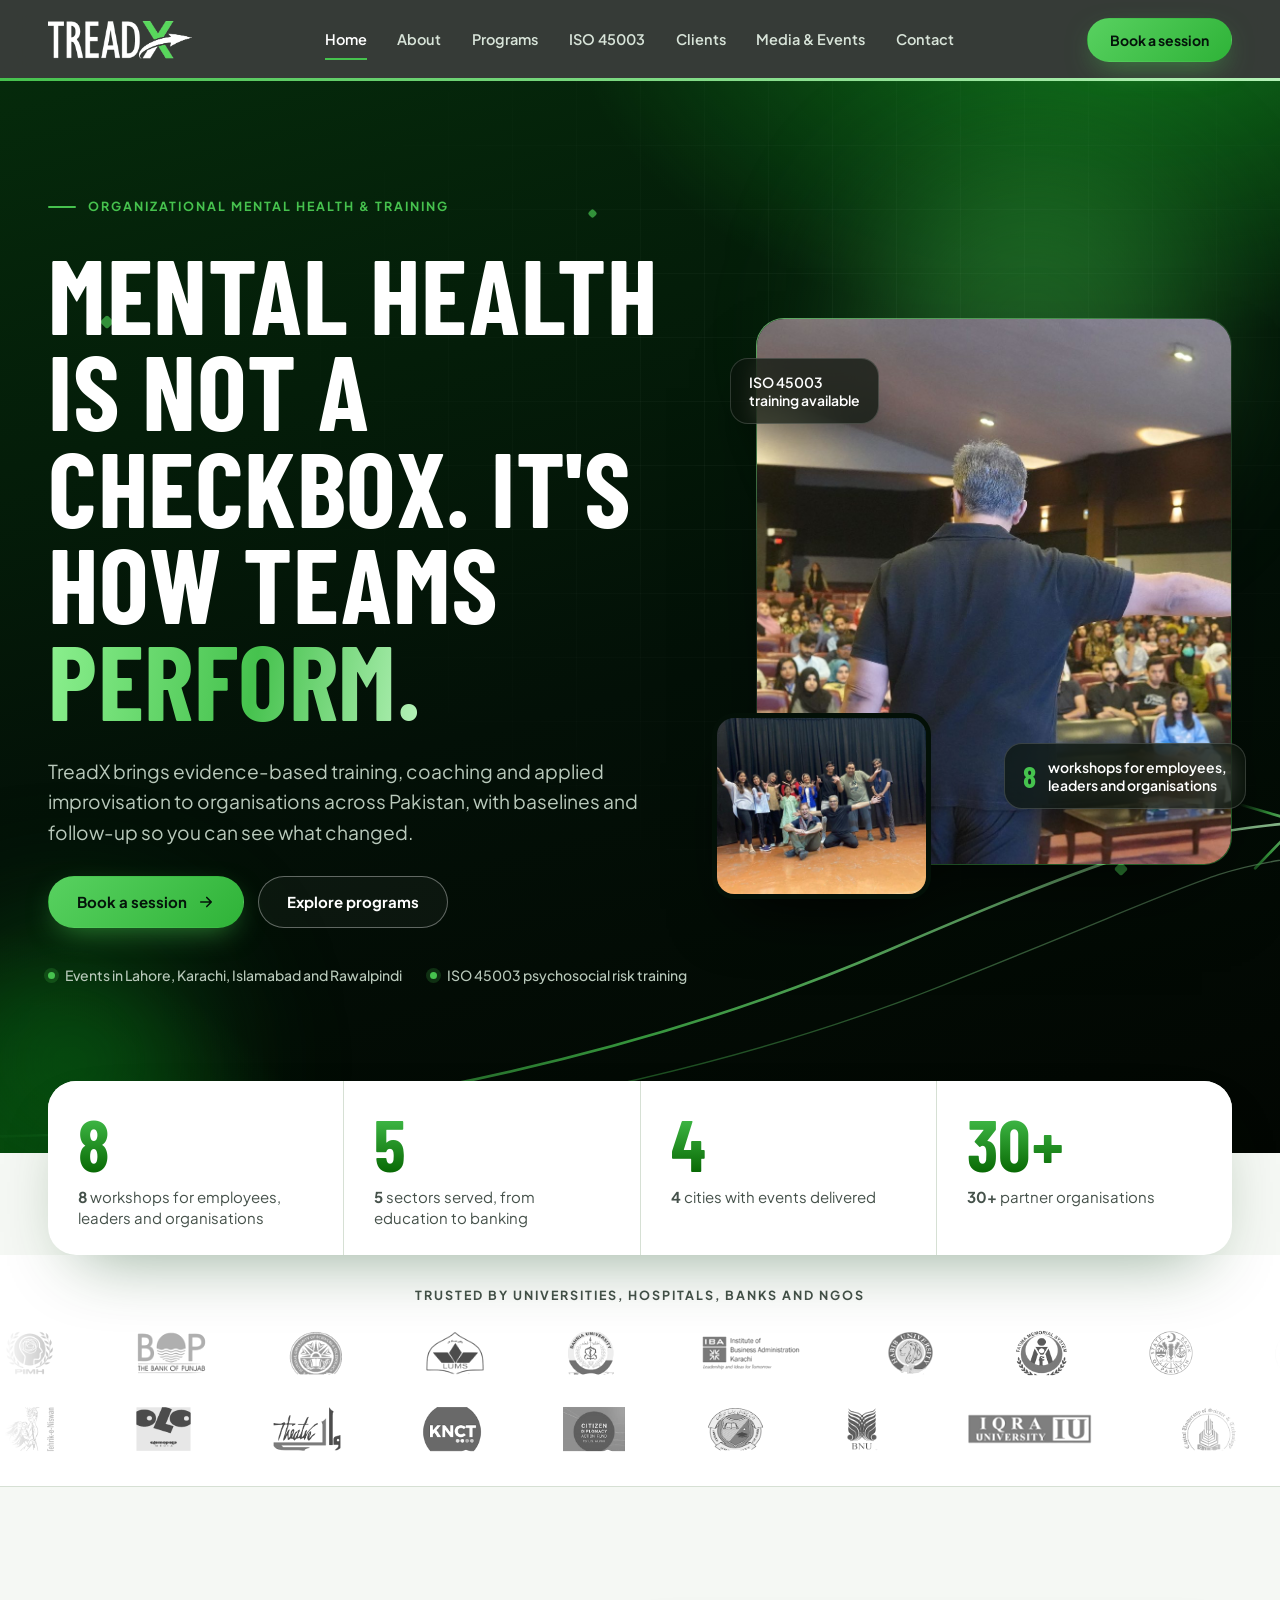
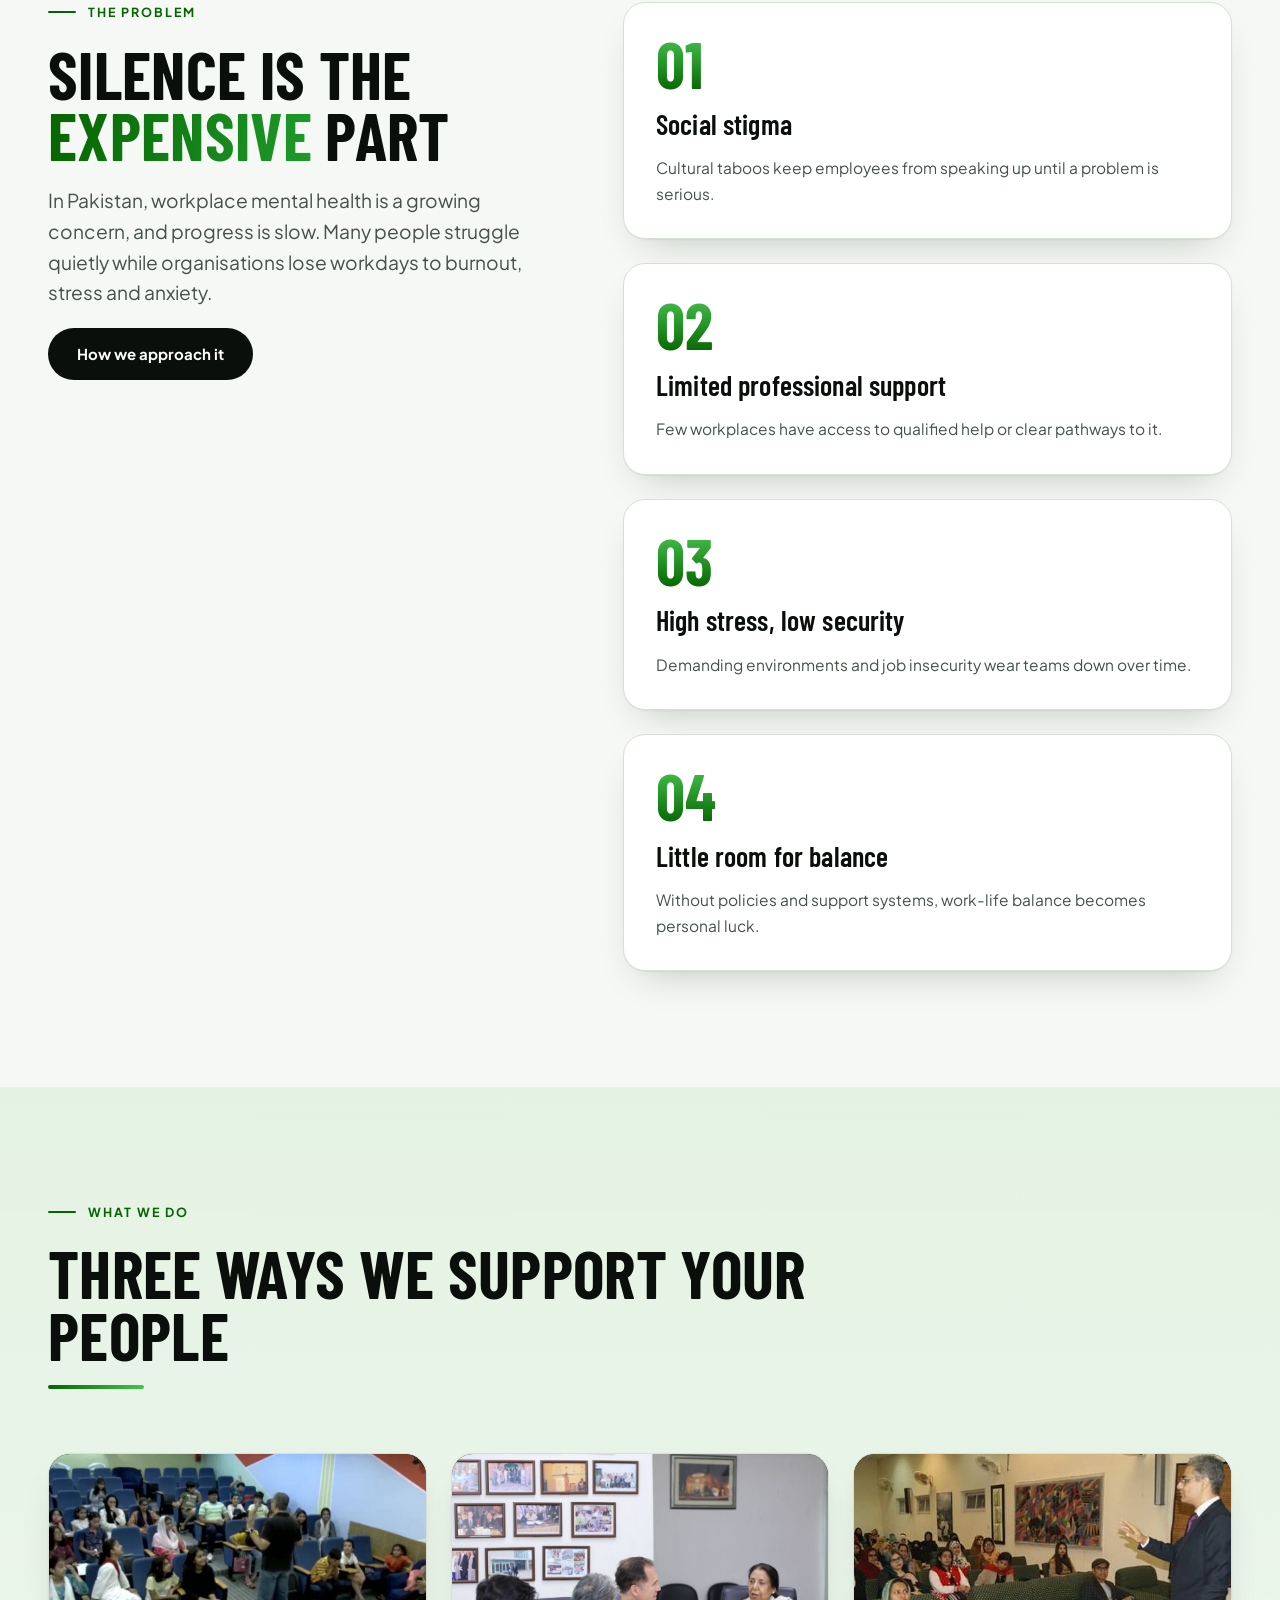
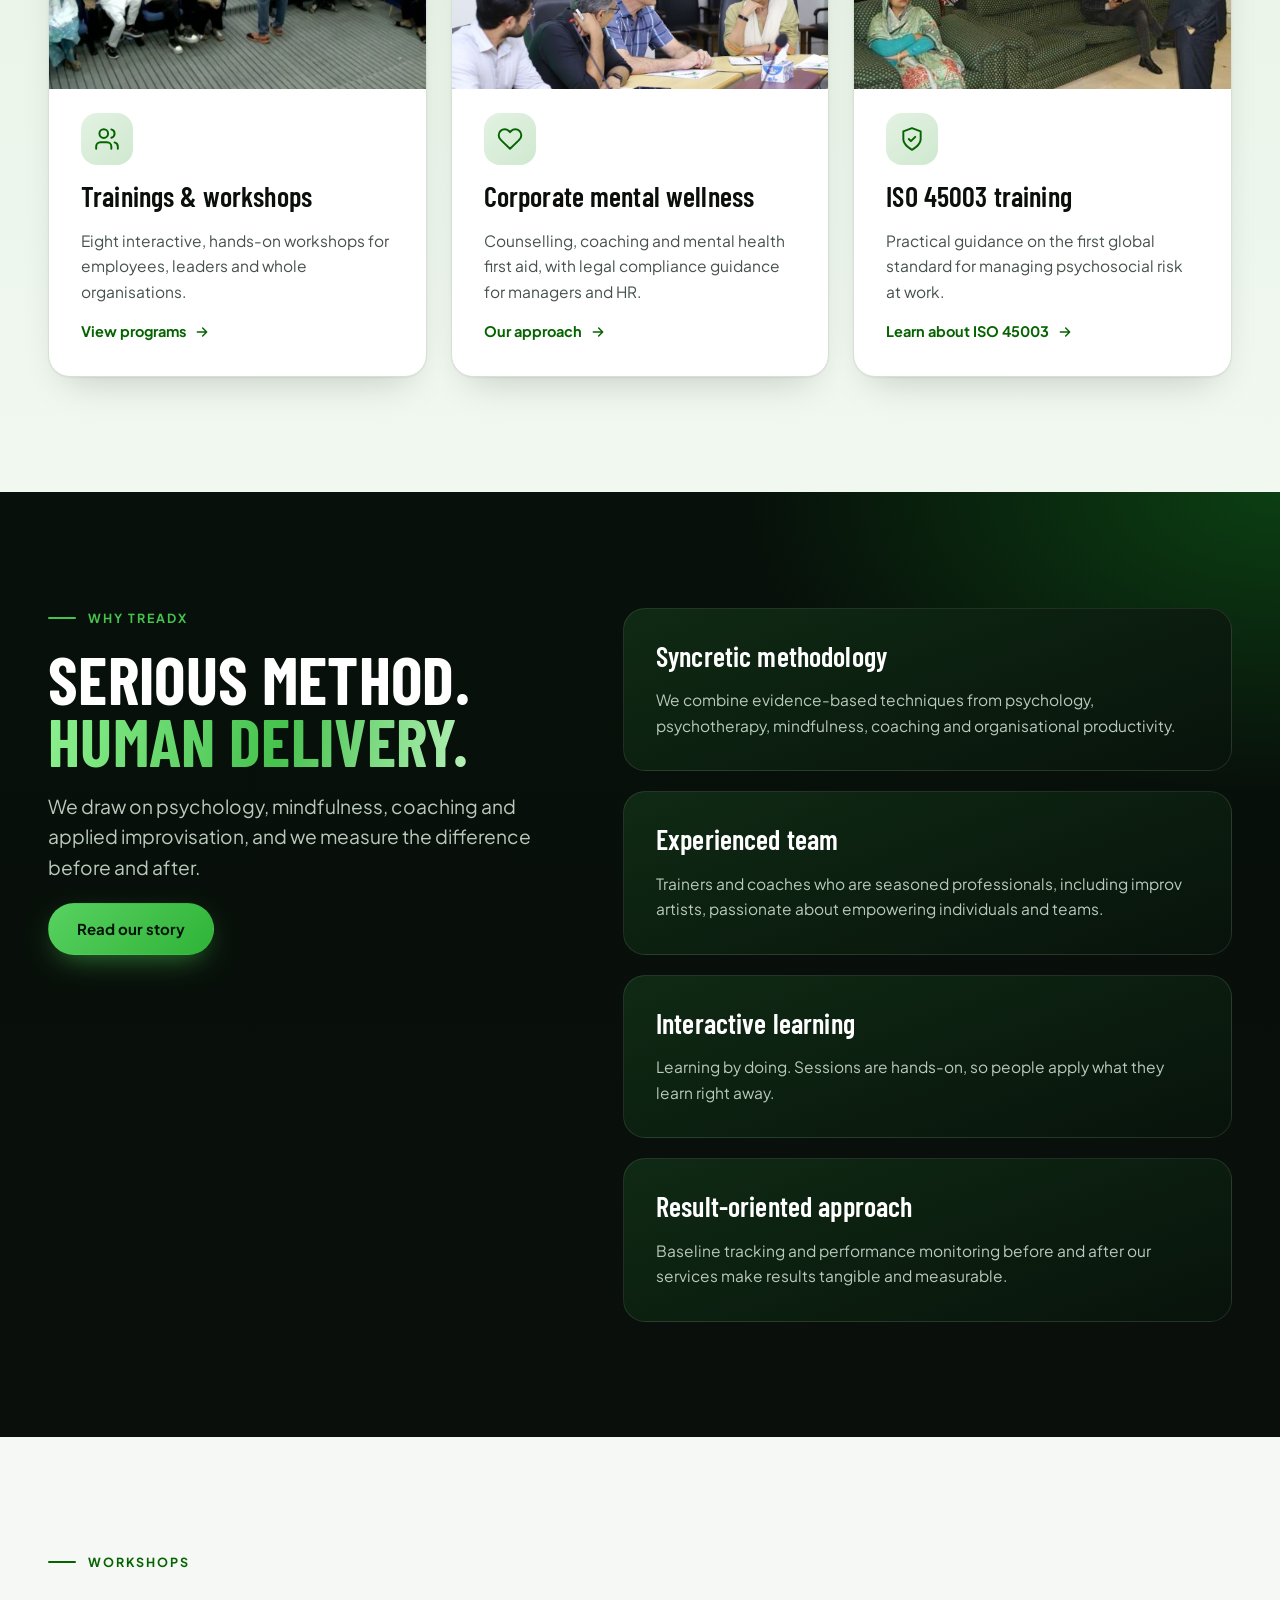
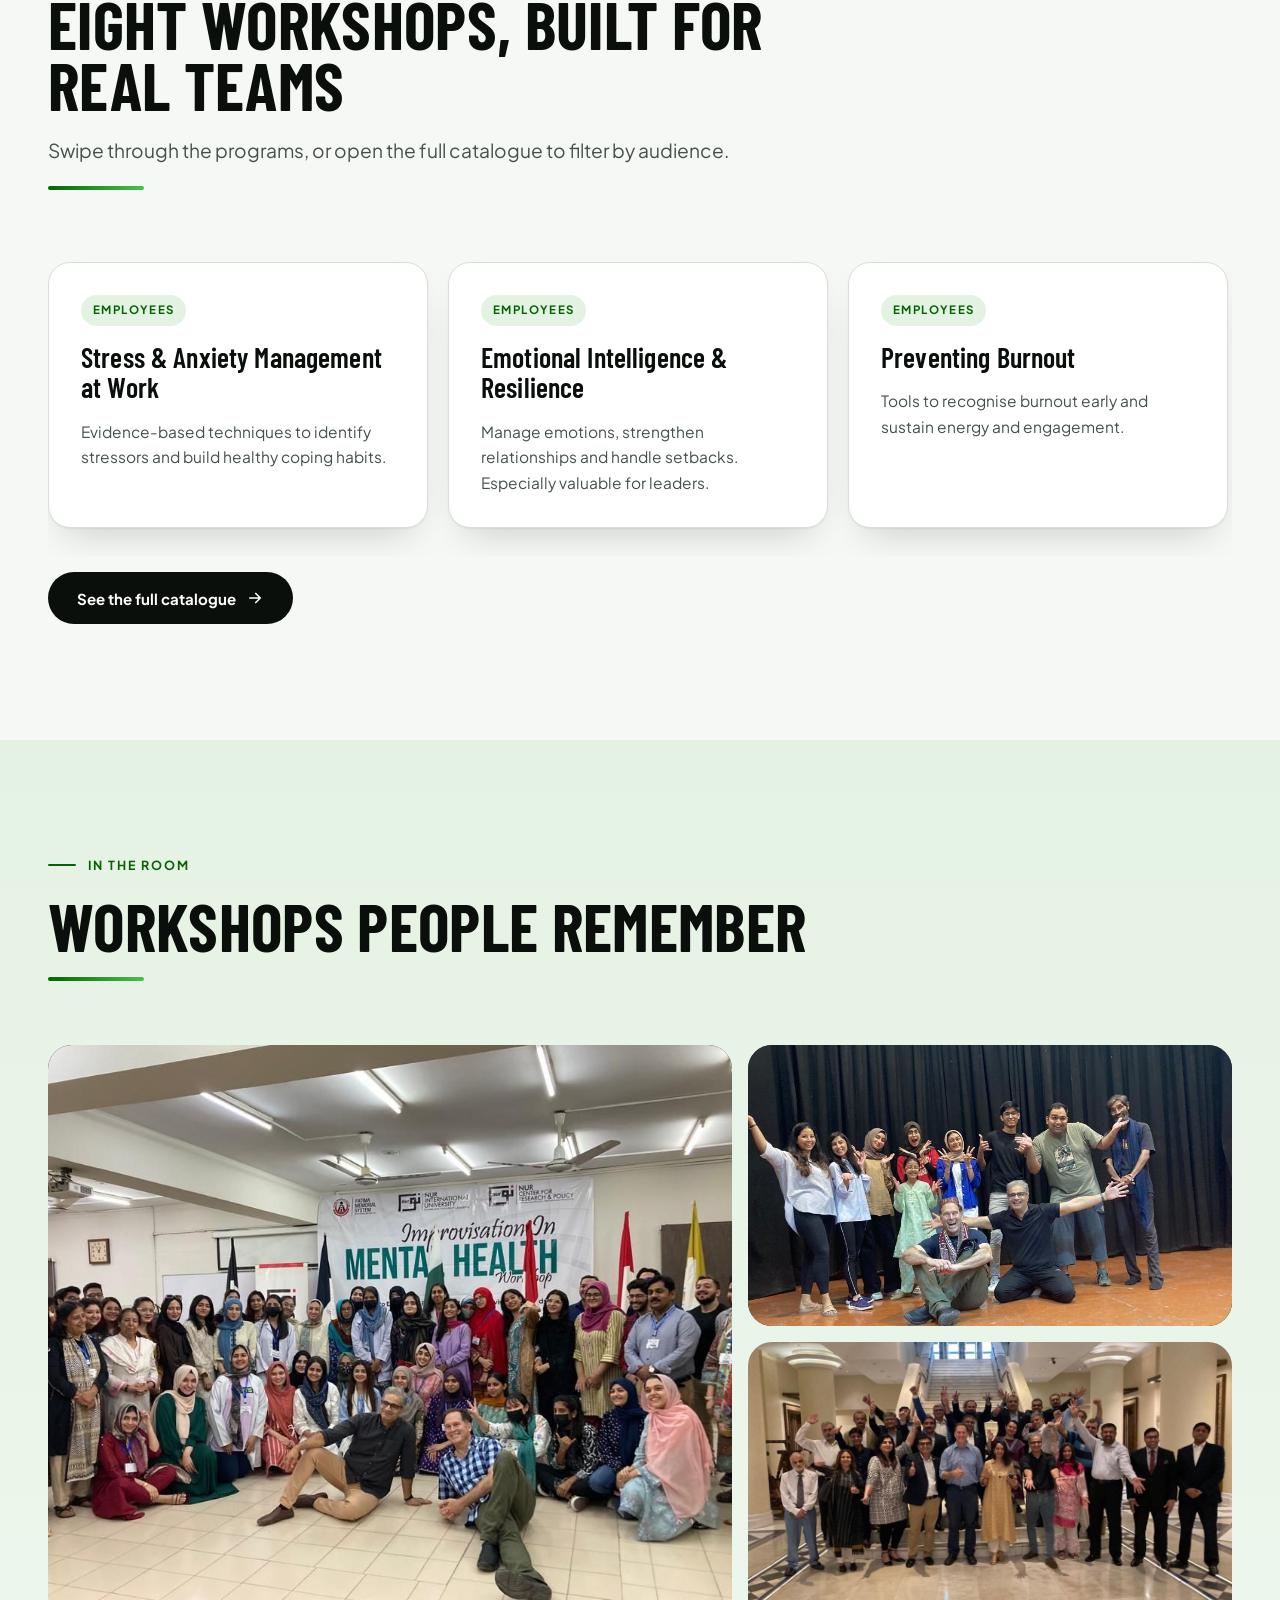
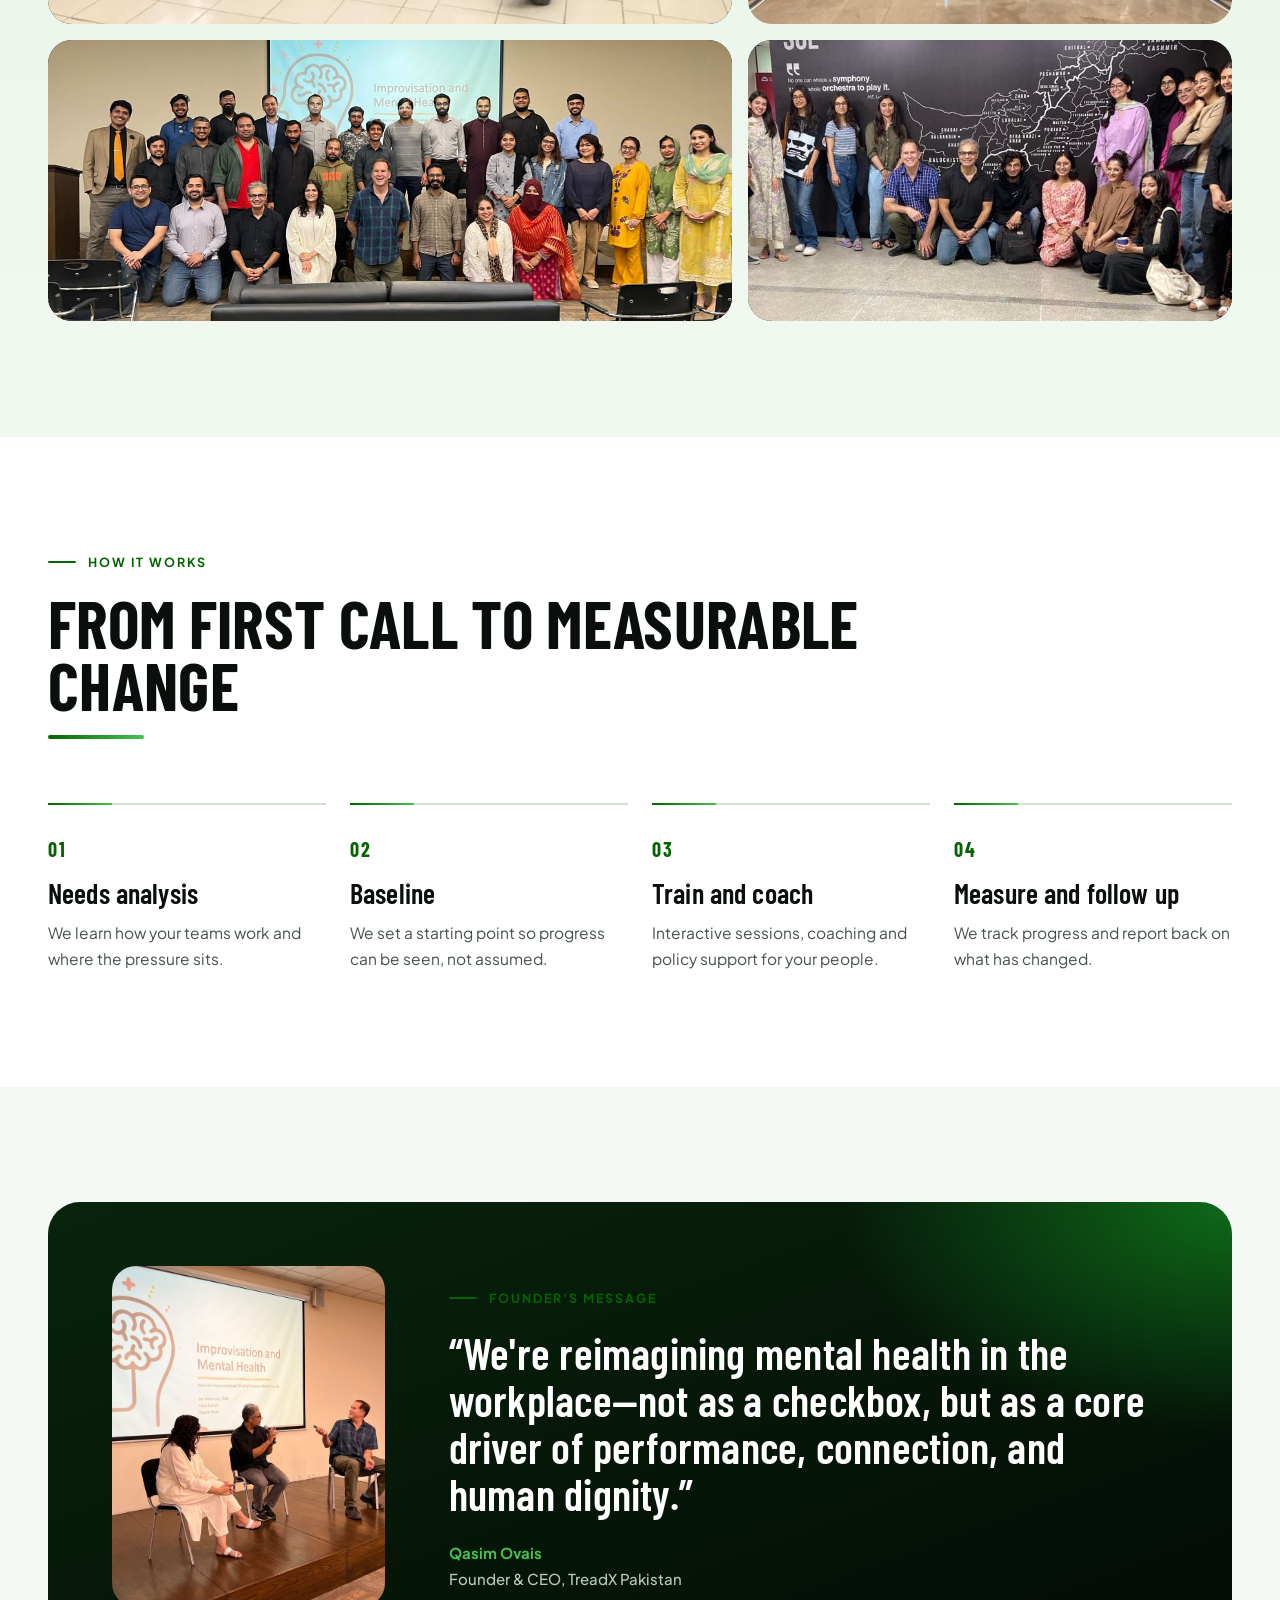
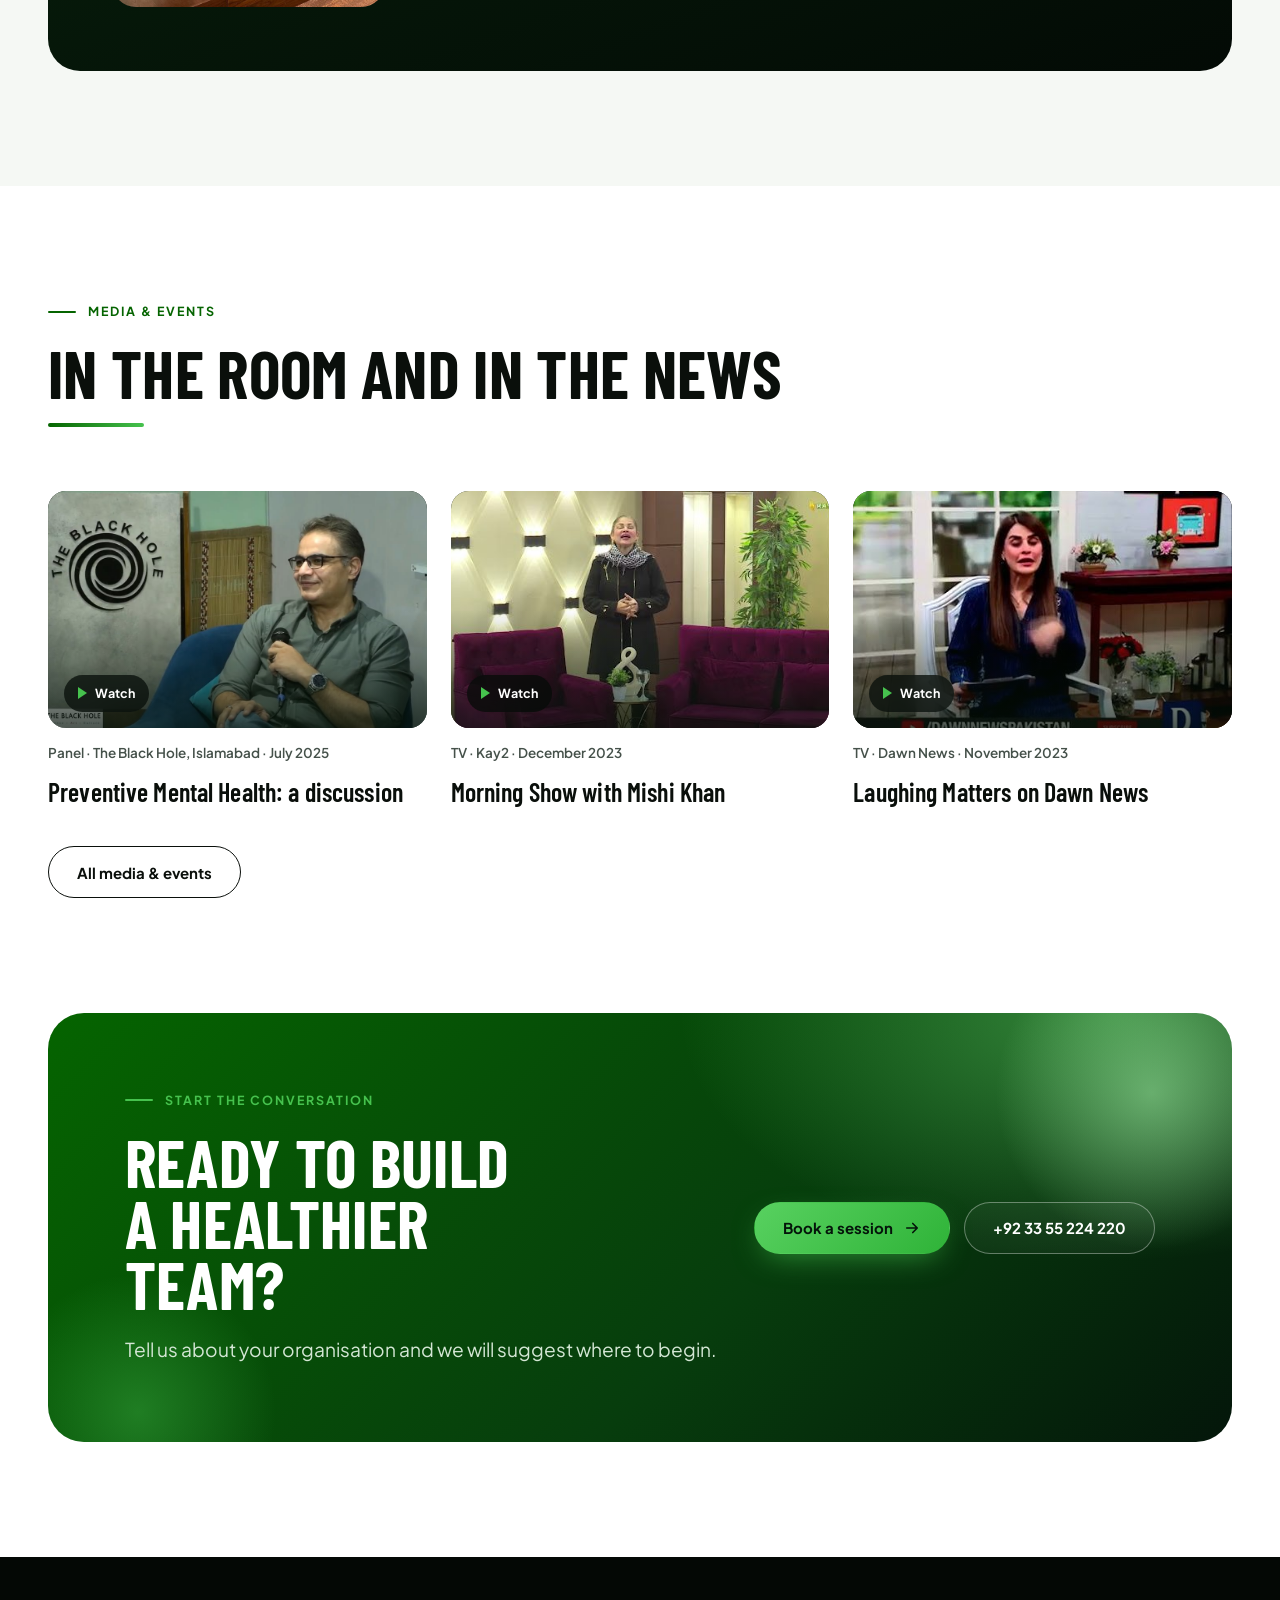
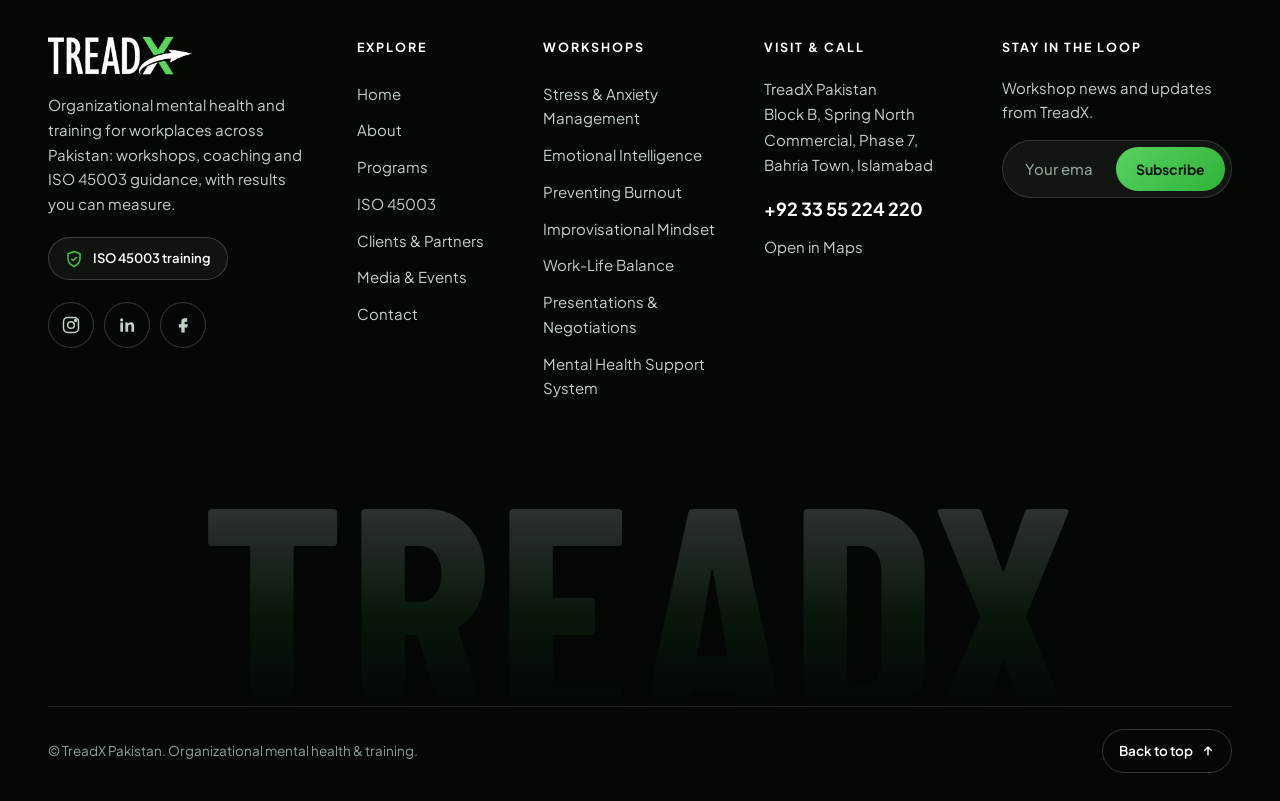
==== commit cbae8c7e: "Add files via upload" ====
--- a/index.html
+++ b/index.html
@@ -5,7 +5,7 @@
 <meta name="viewport" content="width=device-width,initial-scale=1">
 <title>TreadX Home | TreadX</title>
 <meta name="description" content="TreadX: organizational mental health and training for workplaces in Pakistan.">
-<link rel="icon" href="/assets/brand/treadx-logo.png">
+<link rel="icon" href="/treadx-logo.png">
 <link rel="preconnect" href="https://fonts.googleapis.com"><link rel="preconnect" href="https://fonts.gstatic.com" crossorigin><link href="https://fonts.googleapis.com/css2?family=Barlow+Condensed:wght@500;600;700&family=Plus+Jakarta+Sans:wght@400;500;600;700&display=swap" rel="stylesheet">
 <link rel="stylesheet" href="/site.css">
 <style>body{margin:0;font-family:'Plus Jakarta Sans',system-ui,sans-serif}</style>
@@ -15,7 +15,7 @@
 
 
 <header class="hdr"><div class="wrap hdr-in">
-<a class="logo" href="/" aria-label="TreadX home"><img src="assets/brand/treadx-logo-light.png" alt="TreadX"></a>
+<a class="logo" href="/" aria-label="TreadX home"><img src="/treadx-logo-light.png" alt="TreadX"></a>
 <nav class="nav" aria-label="Main">
 <a href="/" aria-current="page">Home</a>
 <a href="/about">About</a>
@@ -57,8 +57,8 @@
 </div>
 </div>
 <div class="hero-art hero-in d2">
-<div class="frame par"><div class="pic"><img class="photo" src="assets/photos/hero-auditorium.jpg" alt="A TreadX facilitator addressing a packed auditorium" style="object-position: 46% 50%;"></div></div>
-<div class="hero-inset"><img class="" src="assets/photos/stage-group.jpg" alt="TreadX workshop participants celebrating on stage" style="object-position: 50% 40%;"></div>
+<div class="frame par"><div class="pic"><img class="photo" src="/hero-auditorium.jpg" alt="A TreadX facilitator addressing a packed auditorium" style="object-position: 46% 50%;"></div></div>
+<div class="hero-inset"><img class="" src="/stage-group.jpg" alt="TreadX workshop participants celebrating on stage" style="object-position: 50% 40%;"></div>
 <div class="chip-f c1"><b>8</b><span>workshops for employees,<br>leaders and organisations</span></div>
 <div class="chip-f c2"><span>ISO 45003<br>training available</span></div>
 </div>
@@ -74,8 +74,8 @@
 
 <section class="marq-sec" aria-label="Clients">
 <div class="marq-label">Trusted by universities, hospitals, banks and NGOs</div>
-<div class="marq"><div class="marq-track"><img src="assets/logos/pimh.png" alt="Pakistan Institute of Mental Health"><img src="assets/logos/bop.png" alt="Bank of Punjab"><img src="assets/logos/nust.png" alt="NUST"><img src="assets/logos/lums.png" alt="LUMS"><img src="assets/logos/bahria.png" alt="Bahria University"><img src="assets/logos/iba.png" alt="Institute of Business Administration"><img src="assets/logos/habib.png" alt="Habib University"><img src="assets/logos/fatima-memorial.png" alt="Fatima Memorial System"><img src="assets/logos/sbp.png" alt="State Bank of Pakistan"><img src="assets/logos/ibp.png" alt="Institute for Bankers Pakistan"><img src="assets/logos/aiesec.png" alt="AIESEC"><img src="assets/logos/pacc.png" alt="Pakistan American Cultural Center"><img src="assets/logos/nur.png" alt="Nur International University"><img src="assets/logos/gerrys-visa.png" alt="Gerry's Visa"><img src="assets/logos/io-space.png" alt="IO Space"><img src="assets/logos/black-hole.png" alt="The Black Hole"><img src="assets/logos/lincoln-corner.png" alt="Lincoln Corner"><img src="assets/logos/usefp.png" alt="USEFP"><img src="assets/logos/pimh.png" alt="" aria-hidden="true"><img src="assets/logos/bop.png" alt="" aria-hidden="true"><img src="assets/logos/nust.png" alt="" aria-hidden="true"><img src="assets/logos/lums.png" alt="" aria-hidden="true"><img src="assets/logos/bahria.png" alt="" aria-hidden="true"><img src="assets/logos/iba.png" alt="" aria-hidden="true"><img src="assets/logos/habib.png" alt="" aria-hidden="true"><img src="assets/logos/fatima-memorial.png" alt="" aria-hidden="true"><img src="assets/logos/sbp.png" alt="" aria-hidden="true"><img src="assets/logos/ibp.png" alt="" aria-hidden="true"><img src="assets/logos/aiesec.png" alt="" aria-hidden="true"><img src="assets/logos/pacc.png" alt="" aria-hidden="true"><img src="assets/logos/nur.png" alt="" aria-hidden="true"><img src="assets/logos/gerrys-visa.png" alt="" aria-hidden="true"><img src="assets/logos/io-space.png" alt="" aria-hidden="true"><img src="assets/logos/black-hole.png" alt="" aria-hidden="true"><img src="assets/logos/lincoln-corner.png" alt="" aria-hidden="true"><img src="assets/logos/usefp.png" alt="" aria-hidden="true"></div></div>
-<div class="marq rev"><div class="marq-track"><img src="assets/logos/tehrik-e-niswaan.png" alt="Tehrik-e-Niswaan"><img src="assets/logos/olomopolo.png" alt="Olomopolo Media"><img src="assets/logos/theaterwallay.png" alt="TheaterWallay"><img src="assets/logos/knct.png" alt="KNCT"><img src="assets/logos/cdaf.png" alt="Citizen Diplomacy Action Fund"><img src="assets/logos/fjwu.png" alt="Fatimah Jinnah Women's University"><img src="assets/logos/bnu.png" alt="Beaconhouse National University"><img src="assets/logos/iqra.png" alt="Iqra University"><img src="assets/logos/cust.png" alt="CUST"><img src="assets/logos/numl.png" alt="NUML"><img src="assets/logos/tmuc.png" alt="The Millennium University College"><img src="assets/logos/city-school.png" alt="The City School System"><img src="assets/logos/fmh-college.png" alt="FMH College"><img src="assets/logos/daftarkhwan.png" alt="DaftarKhwan"><img src="assets/logos/tehrik-e-niswaan.png" alt="" aria-hidden="true"><img src="assets/logos/olomopolo.png" alt="" aria-hidden="true"><img src="assets/logos/theaterwallay.png" alt="" aria-hidden="true"><img src="assets/logos/knct.png" alt="" aria-hidden="true"><img src="assets/logos/cdaf.png" alt="" aria-hidden="true"><img src="assets/logos/fjwu.png" alt="" aria-hidden="true"><img src="assets/logos/bnu.png" alt="" aria-hidden="true"><img src="assets/logos/iqra.png" alt="" aria-hidden="true"><img src="assets/logos/cust.png" alt="" aria-hidden="true"><img src="assets/logos/numl.png" alt="" aria-hidden="true"><img src="assets/logos/tmuc.png" alt="" aria-hidden="true"><img src="assets/logos/city-school.png" alt="" aria-hidden="true"><img src="assets/logos/fmh-college.png" alt="" aria-hidden="true"><img src="assets/logos/daftarkhwan.png" alt="" aria-hidden="true"></div></div>
+<div class="marq"><div class="marq-track"><img src="/pimh.png" alt="Pakistan Institute of Mental Health"><img src="/bop.png" alt="Bank of Punjab"><img src="/nust.png" alt="NUST"><img src="/lums.png" alt="LUMS"><img src="/bahria.png" alt="Bahria University"><img src="/iba.png" alt="Institute of Business Administration"><img src="/habib.png" alt="Habib University"><img src="/fatima-memorial.png" alt="Fatima Memorial System"><img src="/sbp.png" alt="State Bank of Pakistan"><img src="/ibp.png" alt="Institute for Bankers Pakistan"><img src="/aiesec.png" alt="AIESEC"><img src="/pacc.png" alt="Pakistan American Cultural Center"><img src="/nur.png" alt="Nur International University"><img src="/gerrys-visa.png" alt="Gerry's Visa"><img src="/io-space.png" alt="IO Space"><img src="/black-hole.png" alt="The Black Hole"><img src="/lincoln-corner.png" alt="Lincoln Corner"><img src="/usefp.png" alt="USEFP"><img src="/pimh.png" alt="" aria-hidden="true"><img src="/bop.png" alt="" aria-hidden="true"><img src="/nust.png" alt="" aria-hidden="true"><img src="/lums.png" alt="" aria-hidden="true"><img src="/bahria.png" alt="" aria-hidden="true"><img src="/iba.png" alt="" aria-hidden="true"><img src="/habib.png" alt="" aria-hidden="true"><img src="/fatima-memorial.png" alt="" aria-hidden="true"><img src="/sbp.png" alt="" aria-hidden="true"><img src="/ibp.png" alt="" aria-hidden="true"><img src="/aiesec.png" alt="" aria-hidden="true"><img src="/pacc.png" alt="" aria-hidden="true"><img src="/nur.png" alt="" aria-hidden="true"><img src="/gerrys-visa.png" alt="" aria-hidden="true"><img src="/io-space.png" alt="" aria-hidden="true"><img src="/black-hole.png" alt="" aria-hidden="true"><img src="/lincoln-corner.png" alt="" aria-hidden="true"><img src="/usefp.png" alt="" aria-hidden="true"></div></div>
+<div class="marq rev"><div class="marq-track"><img src="/tehrik-e-niswaan.png" alt="Tehrik-e-Niswaan"><img src="/olomopolo.png" alt="Olomopolo Media"><img src="/theaterwallay.png" alt="TheaterWallay"><img src="/knct.png" alt="KNCT"><img src="/cdaf.png" alt="Citizen Diplomacy Action Fund"><img src="/fjwu.png" alt="Fatimah Jinnah Women's University"><img src="/bnu.png" alt="Beaconhouse National University"><img src="/iqra.png" alt="Iqra University"><img src="/cust.png" alt="CUST"><img src="/numl.png" alt="NUML"><img src="/tmuc.png" alt="The Millennium University College"><img src="/city-school.png" alt="The City School System"><img src="/fmh-college.png" alt="FMH College"><img src="/daftarkhwan.png" alt="DaftarKhwan"><img src="/tehrik-e-niswaan.png" alt="" aria-hidden="true"><img src="/olomopolo.png" alt="" aria-hidden="true"><img src="/theaterwallay.png" alt="" aria-hidden="true"><img src="/knct.png" alt="" aria-hidden="true"><img src="/cdaf.png" alt="" aria-hidden="true"><img src="/fjwu.png" alt="" aria-hidden="true"><img src="/bnu.png" alt="" aria-hidden="true"><img src="/iqra.png" alt="" aria-hidden="true"><img src="/cust.png" alt="" aria-hidden="true"><img src="/numl.png" alt="" aria-hidden="true"><img src="/tmuc.png" alt="" aria-hidden="true"><img src="/city-school.png" alt="" aria-hidden="true"><img src="/fmh-college.png" alt="" aria-hidden="true"><img src="/daftarkhwan.png" alt="" aria-hidden="true"></div></div>
 </section>
 
 <section class="sec">
@@ -99,9 +99,9 @@
 <div class="wrap">
 <div class="sec-head rv"><span class="eyebrow">What we do</span><h2>Three ways we support your people</h2></div>
 <div class="grid g3">
-<div class="card has-media rv"><div class="card-media"><img class="photo" src="assets/photos/students-session.jpg" alt="Students taking part in a TreadX workshop" style="object-position: 50% 40%;"></div><div class="ico"><svg viewBox="0 0 24 24" fill="none" stroke="currentColor" stroke-width="1.8" stroke-linecap="round" stroke-linejoin="round" aria-hidden="true"><path d="M16 21v-2a4 4 0 0 0-4-4H6a4 4 0 0 0-4 4v2"/><circle cx="9" cy="7" r="4"/><path d="M22 21v-2a4 4 0 0 0-3-3.87"/><path d="M16 3.13a4 4 0 0 1 0 7.75"/></svg></div><h3>Trainings &amp; workshops</h3><p>Eight interactive, hands-on workshops for employees, leaders and whole organisations.</p><a class="link" href="/programs">View programs <svg width="16" height="16" viewBox="0 0 24 24" fill="none" stroke="currentColor" stroke-width="2.2" stroke-linecap="round" stroke-linejoin="round" aria-hidden="true"><path d="M5 12h14M13 6l6 6-6 6"/></svg></a></div>
-<div class="card has-media rv d1"><div class="card-media"><img class="photo" src="assets/photos/meeting-room.jpg" alt="TreadX team in a partner meeting" style="object-position: 50% 35%;"></div><div class="ico"><svg viewBox="0 0 24 24" fill="none" stroke="currentColor" stroke-width="1.8" stroke-linecap="round" stroke-linejoin="round" aria-hidden="true"><path d="M20.8 4.6a5.5 5.5 0 0 0-7.8 0L12 5.7l-1-1.1a5.5 5.5 0 0 0-7.8 7.8l1 1.1L12 21l7.8-7.5 1-1.1a5.5 5.5 0 0 0 0-7.8z"/></svg></div><h3>Corporate mental wellness</h3><p>Counselling, coaching and mental health first aid, with legal compliance guidance for managers and HR.</p><a class="link" href="/about">Our approach <svg width="16" height="16" viewBox="0 0 24 24" fill="none" stroke="currentColor" stroke-width="2.2" stroke-linecap="round" stroke-linejoin="round" aria-hidden="true"><path d="M5 12h14M13 6l6 6-6 6"/></svg></a></div>
-<div class="card has-media rv d2"><div class="card-media"><img class="photo" src="assets/photos/suit-speaker.jpg" alt="A speaker addressing an audience" style="object-position: 70% 40%;"></div><div class="ico"><svg viewBox="0 0 24 24" fill="none" stroke="currentColor" stroke-width="1.8" stroke-linecap="round" stroke-linejoin="round" aria-hidden="true"><path d="M12 22s8-4 8-10V5l-8-3-8 3v7c0 6 8 10 8 10z"/><path d="M9 12l2 2 4-4"/></svg></div><h3>ISO 45003 training</h3><p>Practical guidance on the first global standard for managing psychosocial risk at work.</p><a class="link" href="/iso-45003">Learn about ISO 45003 <svg width="16" height="16" viewBox="0 0 24 24" fill="none" stroke="currentColor" stroke-width="2.2" stroke-linecap="round" stroke-linejoin="round" aria-hidden="true"><path d="M5 12h14M13 6l6 6-6 6"/></svg></a></div>
+<div class="card has-media rv"><div class="card-media"><img class="photo" src="/students-session.jpg" alt="Students taking part in a TreadX workshop" style="object-position: 50% 40%;"></div><div class="ico"><svg viewBox="0 0 24 24" fill="none" stroke="currentColor" stroke-width="1.8" stroke-linecap="round" stroke-linejoin="round" aria-hidden="true"><path d="M16 21v-2a4 4 0 0 0-4-4H6a4 4 0 0 0-4 4v2"/><circle cx="9" cy="7" r="4"/><path d="M22 21v-2a4 4 0 0 0-3-3.87"/><path d="M16 3.13a4 4 0 0 1 0 7.75"/></svg></div><h3>Trainings &amp; workshops</h3><p>Eight interactive, hands-on workshops for employees, leaders and whole organisations.</p><a class="link" href="/programs">View programs <svg width="16" height="16" viewBox="0 0 24 24" fill="none" stroke="currentColor" stroke-width="2.2" stroke-linecap="round" stroke-linejoin="round" aria-hidden="true"><path d="M5 12h14M13 6l6 6-6 6"/></svg></a></div>
+<div class="card has-media rv d1"><div class="card-media"><img class="photo" src="/meeting-room.jpg" alt="TreadX team in a partner meeting" style="object-position: 50% 35%;"></div><div class="ico"><svg viewBox="0 0 24 24" fill="none" stroke="currentColor" stroke-width="1.8" stroke-linecap="round" stroke-linejoin="round" aria-hidden="true"><path d="M20.8 4.6a5.5 5.5 0 0 0-7.8 0L12 5.7l-1-1.1a5.5 5.5 0 0 0-7.8 7.8l1 1.1L12 21l7.8-7.5 1-1.1a5.5 5.5 0 0 0 0-7.8z"/></svg></div><h3>Corporate mental wellness</h3><p>Counselling, coaching and mental health first aid, with legal compliance guidance for managers and HR.</p><a class="link" href="/about">Our approach <svg width="16" height="16" viewBox="0 0 24 24" fill="none" stroke="currentColor" stroke-width="2.2" stroke-linecap="round" stroke-linejoin="round" aria-hidden="true"><path d="M5 12h14M13 6l6 6-6 6"/></svg></a></div>
+<div class="card has-media rv d2"><div class="card-media"><img class="photo" src="/suit-speaker.jpg" alt="A speaker addressing an audience" style="object-position: 70% 40%;"></div><div class="ico"><svg viewBox="0 0 24 24" fill="none" stroke="currentColor" stroke-width="1.8" stroke-linecap="round" stroke-linejoin="round" aria-hidden="true"><path d="M12 22s8-4 8-10V5l-8-3-8 3v7c0 6 8 10 8 10z"/><path d="M9 12l2 2 4-4"/></svg></div><h3>ISO 45003 training</h3><p>Practical guidance on the first global standard for managing psychosocial risk at work.</p><a class="link" href="/iso-45003">Learn about ISO 45003 <svg width="16" height="16" viewBox="0 0 24 24" fill="none" stroke="currentColor" stroke-width="2.2" stroke-linecap="round" stroke-linejoin="round" aria-hidden="true"><path d="M5 12h14M13 6l6 6-6 6"/></svg></a></div>
 </div>
 </div>
 </section>
@@ -144,11 +144,11 @@
 <div class="wrap">
 <div class="sec-head rv"><span class="eyebrow">In the room</span><h2>Workshops people remember</h2></div>
 <div class="mosaic rv">
-<div class="pic m-a"><img class="photo" src="assets/photos/banner-group.jpg" alt="Participants and facilitators at an Improvisation in Mental Health workshop" style="object-position: 50% 60%;"></div>
-<div class="pic m-b"><img class="photo" src="assets/photos/stage-group.jpg" alt="Participants celebrating on stage after a session" style="object-position: 50% 35%;"></div>
-<div class="pic m-c"><img class="photo" src="assets/photos/staircase-raised.jpg" alt="A group of professionals celebrating after a TreadX session" style="object-position: 50% 50%;"></div>
-<div class="pic m-d"><img class="photo" src="assets/photos/slide-group.jpg" alt="A full room after an Improvisation and Mental Health session" style="object-position: 50% 55%;"></div>
-<div class="pic m-e"><img class="photo" src="assets/photos/soe-group.jpg" alt="Participants gathered for a group photo" style="object-position: 50% 40%;"></div>
+<div class="pic m-a"><img class="photo" src="/banner-group.jpg" alt="Participants and facilitators at an Improvisation in Mental Health workshop" style="object-position: 50% 60%;"></div>
+<div class="pic m-b"><img class="photo" src="/stage-group.jpg" alt="Participants celebrating on stage after a session" style="object-position: 50% 35%;"></div>
+<div class="pic m-c"><img class="photo" src="/staircase-raised.jpg" alt="A group of professionals celebrating after a TreadX session" style="object-position: 50% 50%;"></div>
+<div class="pic m-d"><img class="photo" src="/slide-group.jpg" alt="A full room after an Improvisation and Mental Health session" style="object-position: 50% 55%;"></div>
+<div class="pic m-e"><img class="photo" src="/soe-group.jpg" alt="Participants gathered for a group photo" style="object-position: 50% 40%;"></div>
 </div>
 </div>
 </section>
@@ -168,7 +168,7 @@
 <section class="sec">
 <div class="wrap">
 <div class="quote-box rv">
-<div class="pic"><img class="photo" src="assets/photos/panel-stage.jpg" alt="A TreadX panel session on improvisation and mental health" style="object-position: 52% 50%;"></div>
+<div class="pic"><img class="photo" src="/panel-stage.jpg" alt="A TreadX panel session on improvisation and mental health" style="object-position: 52% 50%;"></div>
 <div>
 <span class="eyebrow" style="margin-bottom: 20px;">Founder's message</span>
 <blockquote>&ldquo;We're reimagining mental health in the workplace&mdash;not as a checkbox, but as a core driver of performance, connection, and human dignity.&rdquo;</blockquote>
@@ -182,9 +182,9 @@
 <div class="wrap">
 <div class="sec-head rv"><span class="eyebrow">Media &amp; events</span><h2>In the room and in the news</h2></div>
 <div class="grid g3">
-<a class="media rv" href="/media"><div class="pic shade"><img class="photo" src="assets/photos/black-hole.jpg" alt="Panel discussion at The Black Hole, Islamabad" style="object-position: 50% 30%;"><span class="play">Watch</span></div><span class="meta">Panel &middot; The Black Hole, Islamabad &middot; July 2025</span><h3>Preventive Mental Health: a discussion</h3></a>
-<a class="media rv d1" href="/media"><div class="pic shade"><img class="photo" src="assets/photos/tv-kay2.jpg" alt="Kay2 morning show" style="object-position: 50% 40%;"><span class="play">Watch</span></div><span class="meta">TV &middot; Kay2 &middot; December 2023</span><h3>Morning Show with Mishi Khan</h3></a>
-<a class="media rv d2" href="/media"><div class="pic shade"><img class="photo" src="assets/photos/tv-dawn.jpg" alt="Dawn News morning show" style="object-position: 50% 30%;"><span class="play">Watch</span></div><span class="meta">TV &middot; Dawn News &middot; November 2023</span><h3>Laughing Matters on Dawn News</h3></a>
+<a class="media rv" href="/media"><div class="pic shade"><img class="photo" src="/black-hole.jpg" alt="Panel discussion at The Black Hole, Islamabad" style="object-position: 50% 30%;"><span class="play">Watch</span></div><span class="meta">Panel &middot; The Black Hole, Islamabad &middot; July 2025</span><h3>Preventive Mental Health: a discussion</h3></a>
+<a class="media rv d1" href="/media"><div class="pic shade"><img class="photo" src="/tv-kay2.jpg" alt="Kay2 morning show" style="object-position: 50% 40%;"><span class="play">Watch</span></div><span class="meta">TV &middot; Kay2 &middot; December 2023</span><h3>Morning Show with Mishi Khan</h3></a>
+<a class="media rv d2" href="/media"><div class="pic shade"><img class="photo" src="/tv-dawn.jpg" alt="Dawn News morning show" style="object-position: 50% 30%;"><span class="play">Watch</span></div><span class="meta">TV &middot; Dawn News &middot; November 2023</span><h3>Laughing Matters on Dawn News</h3></a>
 </div>
 <div class="btn-row" style="margin-top: 40px;"><a class="btn btn-line" href="/media">All media &amp; events</a></div>
 </div>
@@ -210,7 +210,7 @@
 
 <footer class="ftr">
 <div class="wrap ftr-main"><div class="ftr-grid">
-<div class="brand"><img src="assets/brand/treadx-logo-light.png" alt="TreadX" style="height: 38px; width: auto; display: block;">
+<div class="brand"><img src="/treadx-logo-light.png" alt="TreadX" style="height: 38px; width: auto; display: block;">
 <p>Organizational mental health and training for workplaces across Pakistan: workshops, coaching and ISO 45003 guidance, with results you can measure.</p>
 <a class="iso" href="/iso-45003"><svg viewBox="0 0 24 24" fill="none" stroke="currentColor" stroke-width="2" stroke-linecap="round" stroke-linejoin="round" aria-hidden="true"><path d="M12 22s8-4 8-10V5l-8-3-8 3v7c0 6 8 10 8 10z"/><path d="M9 12l2 2 4-4"/></svg>ISO 45003 training</a>
 <div class="social">
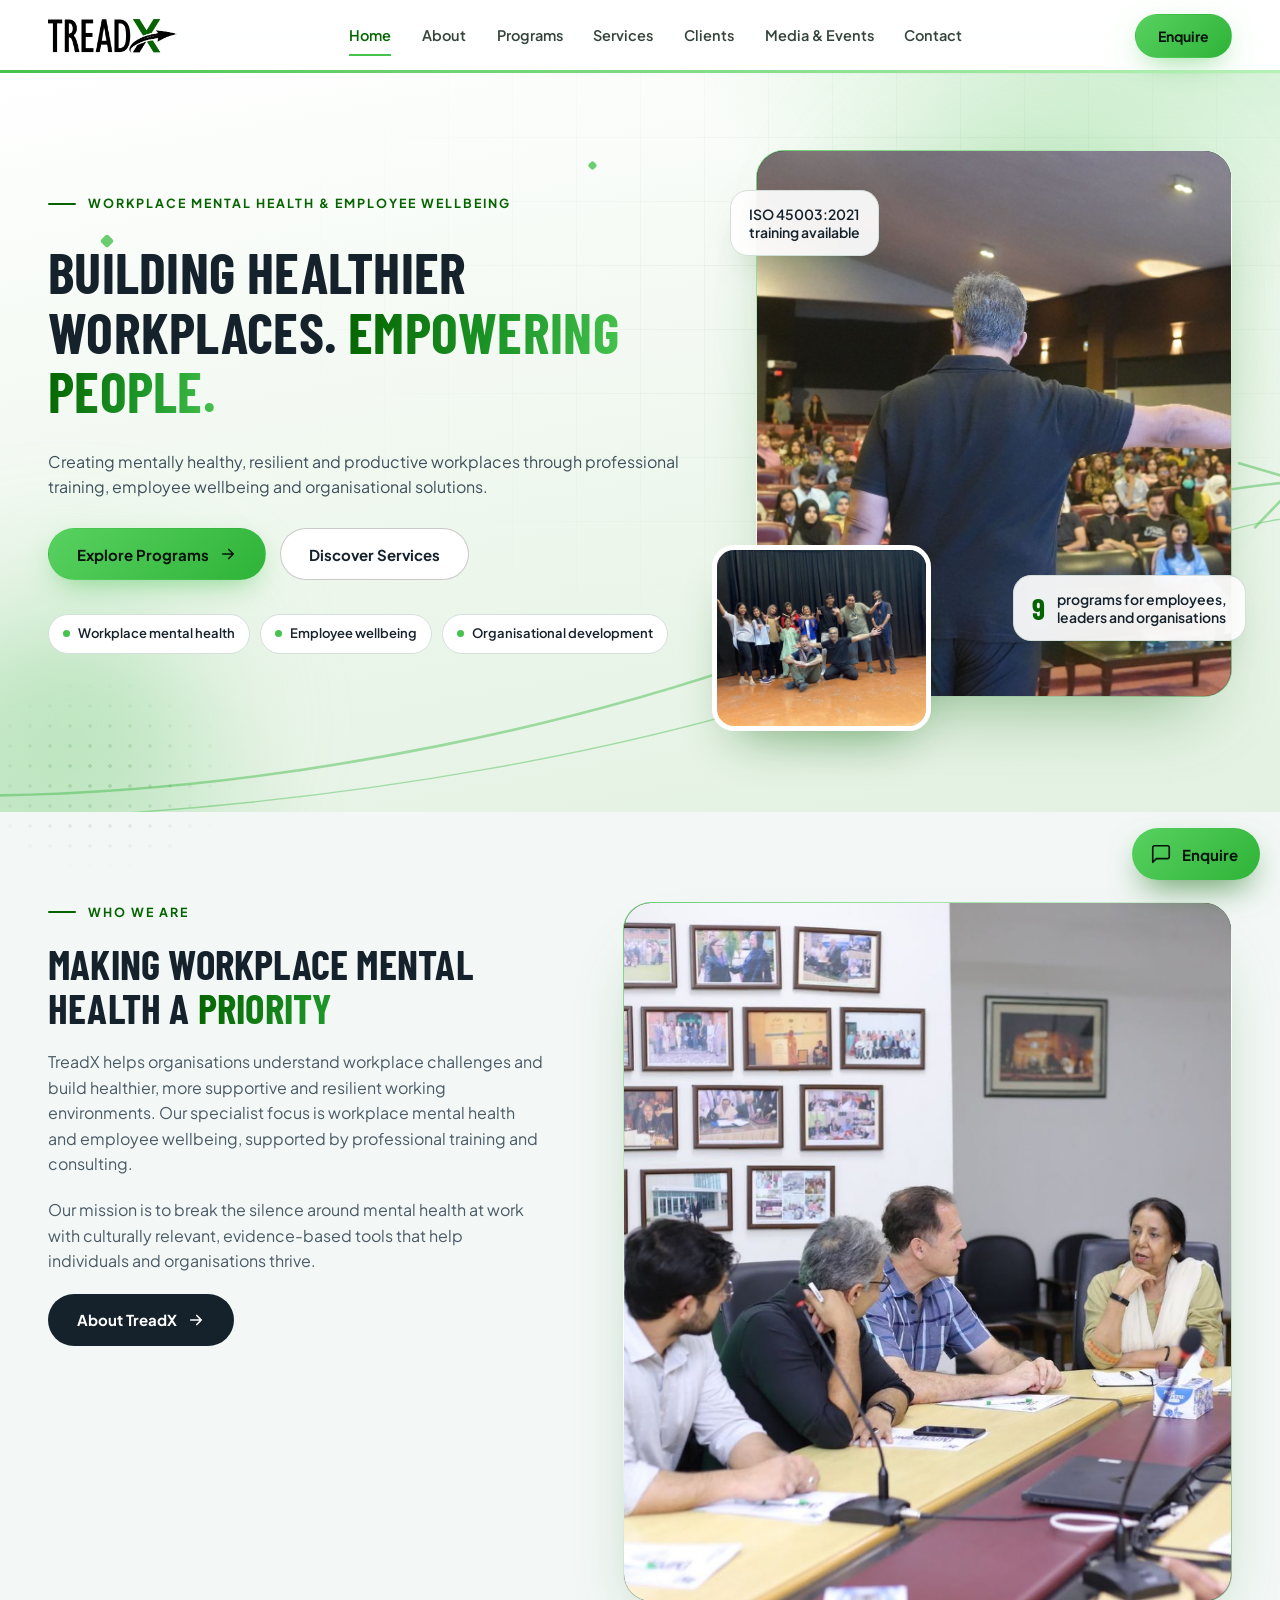
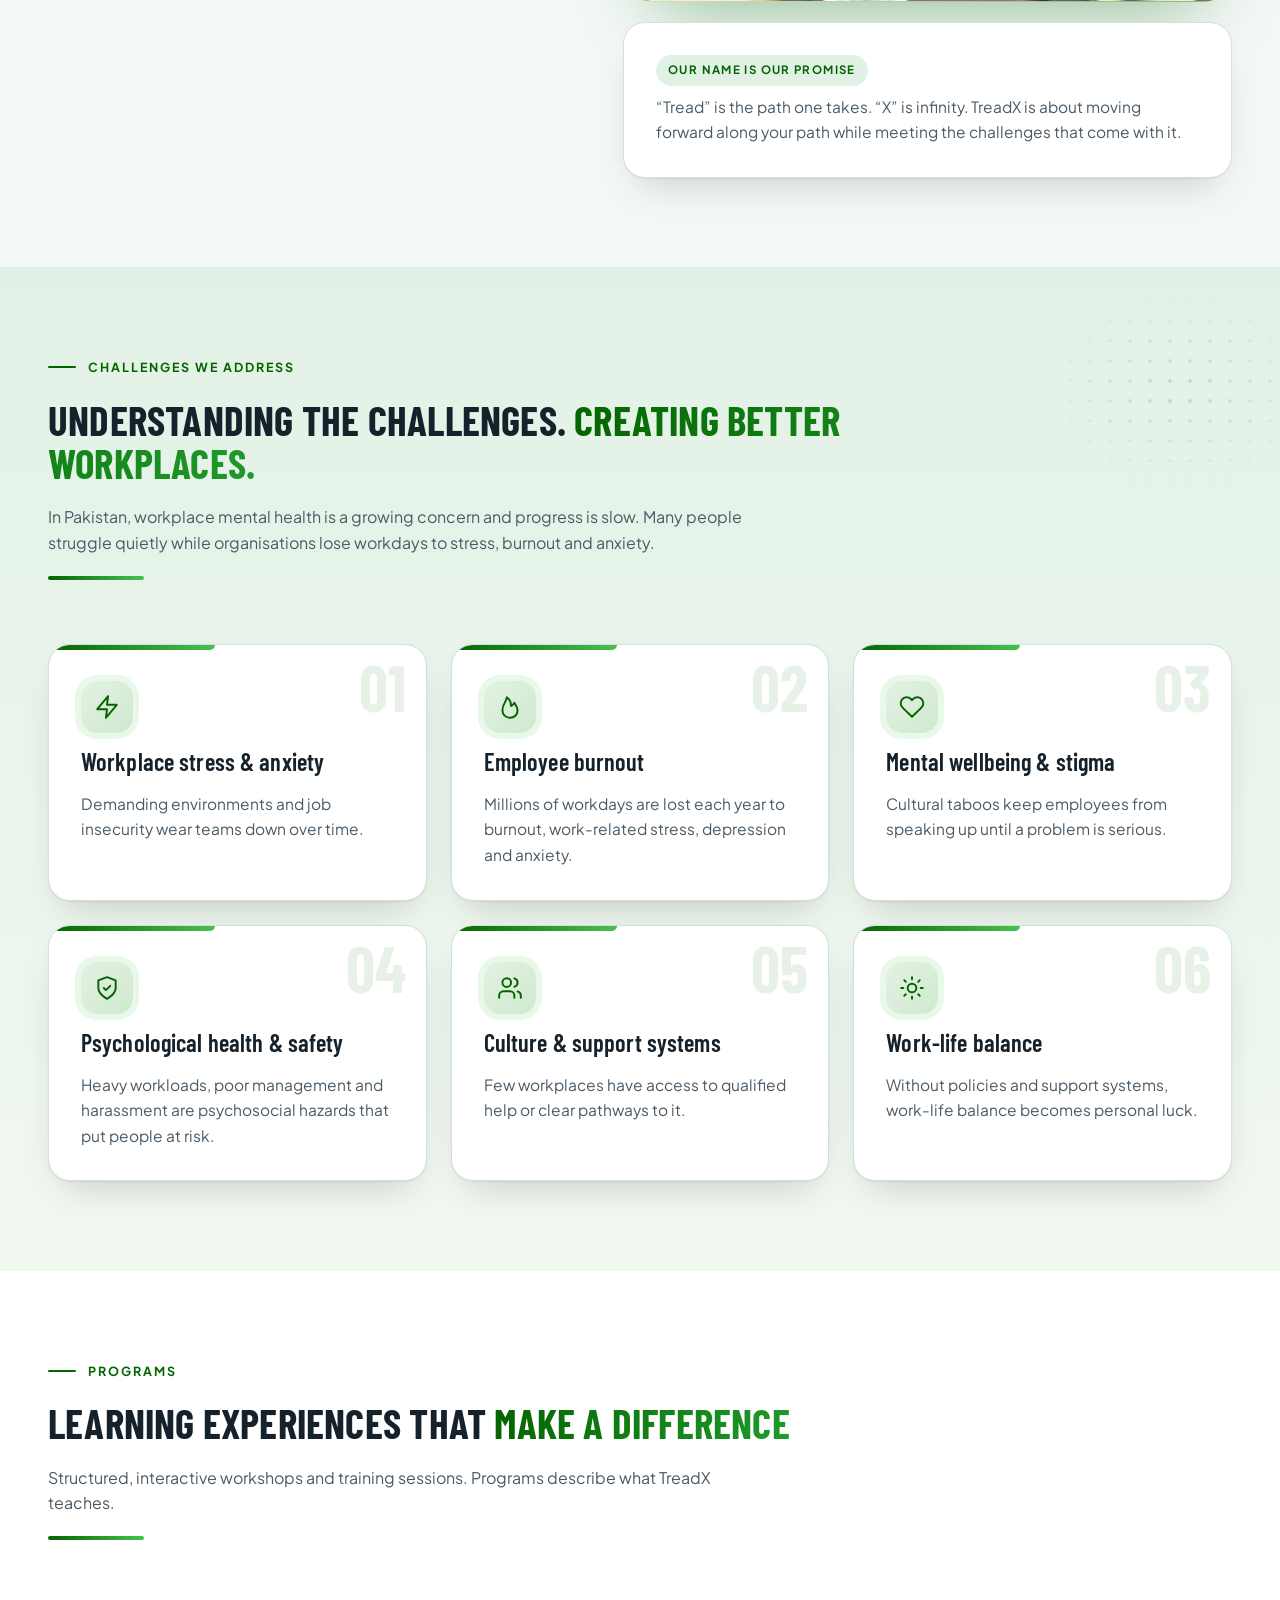
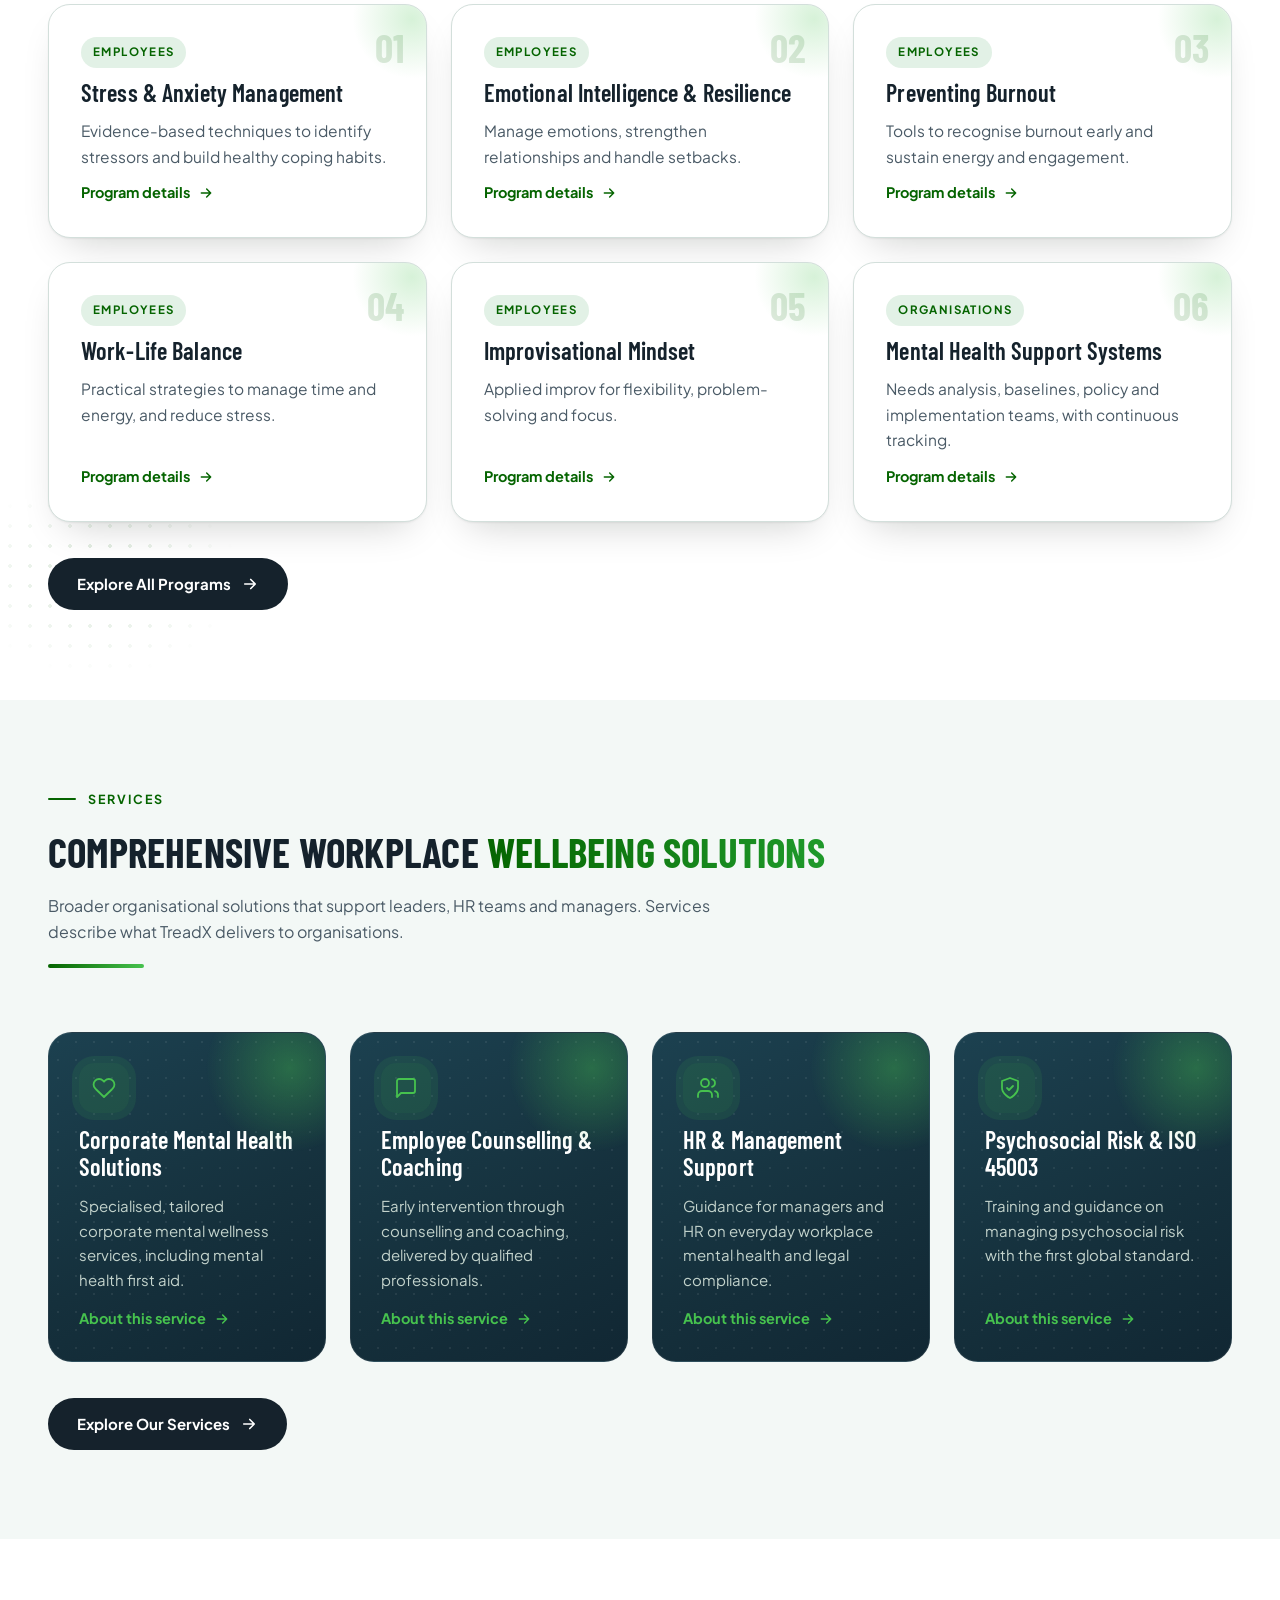
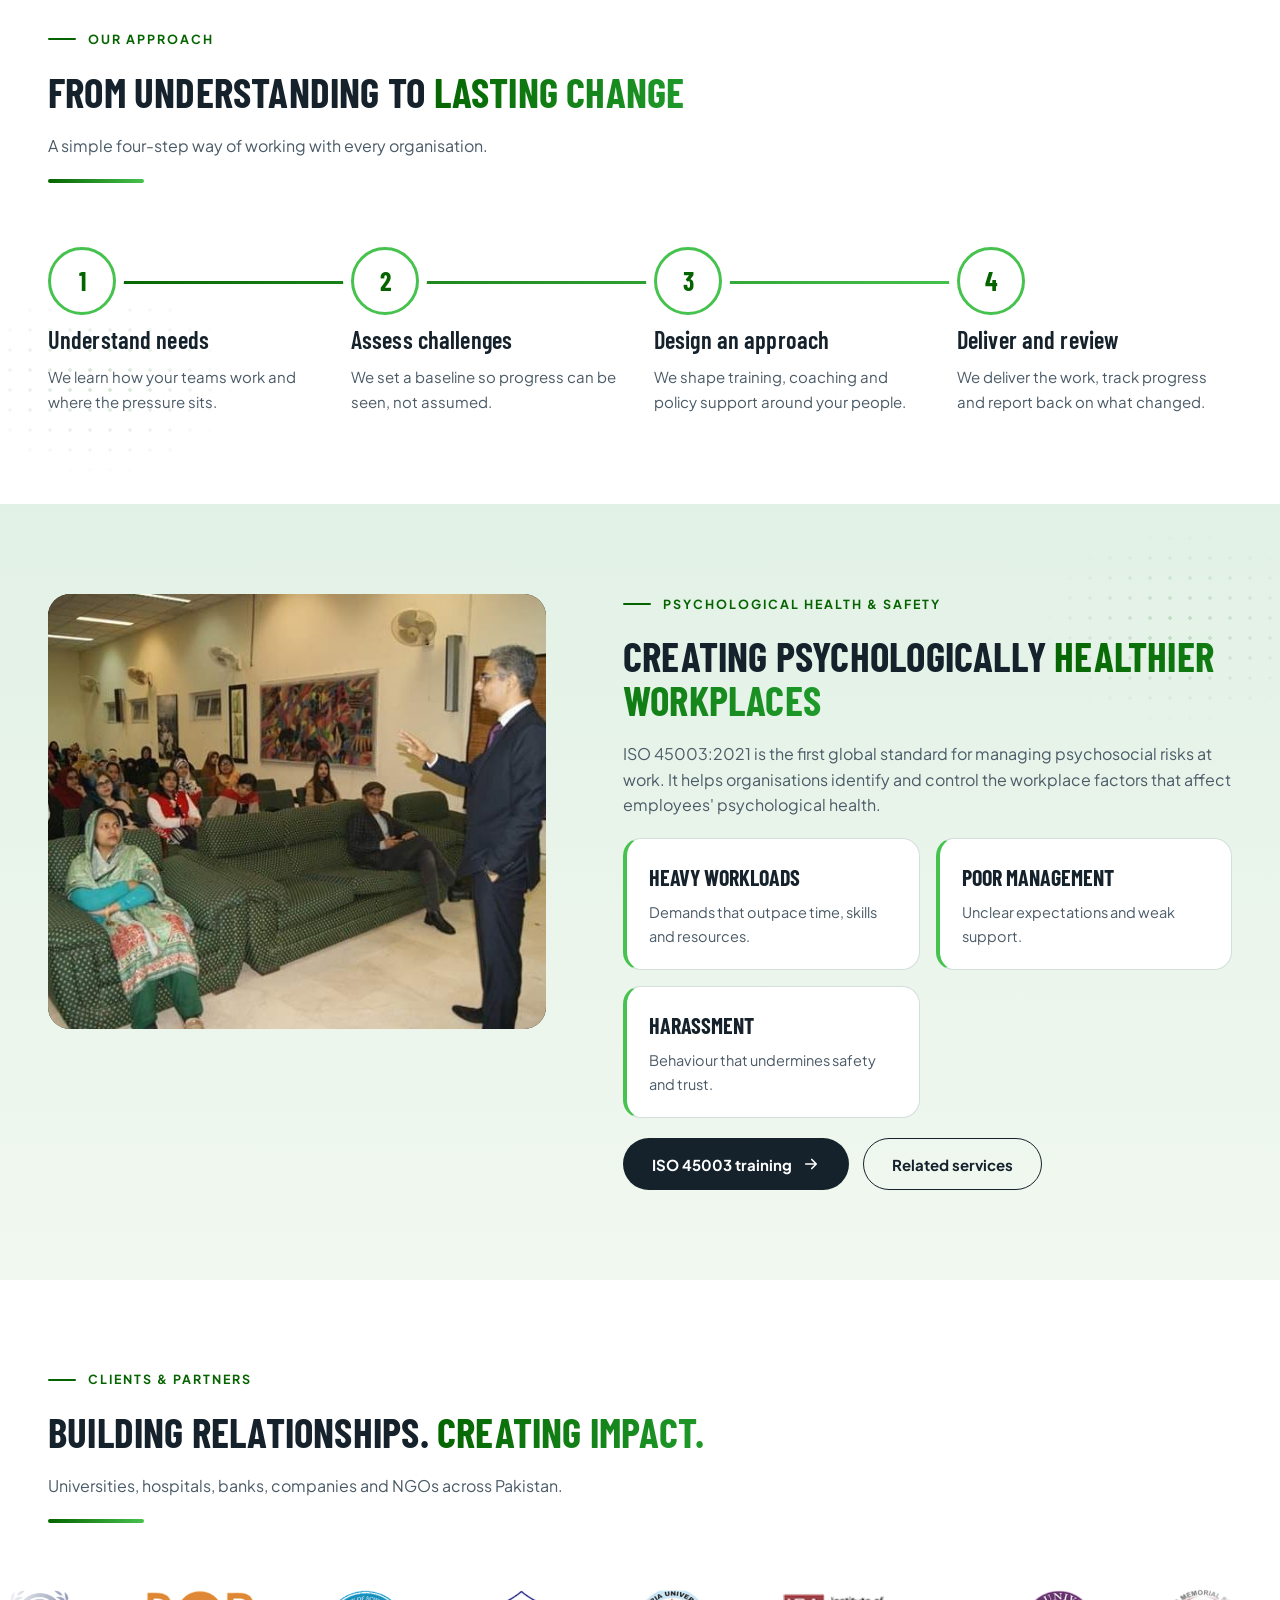
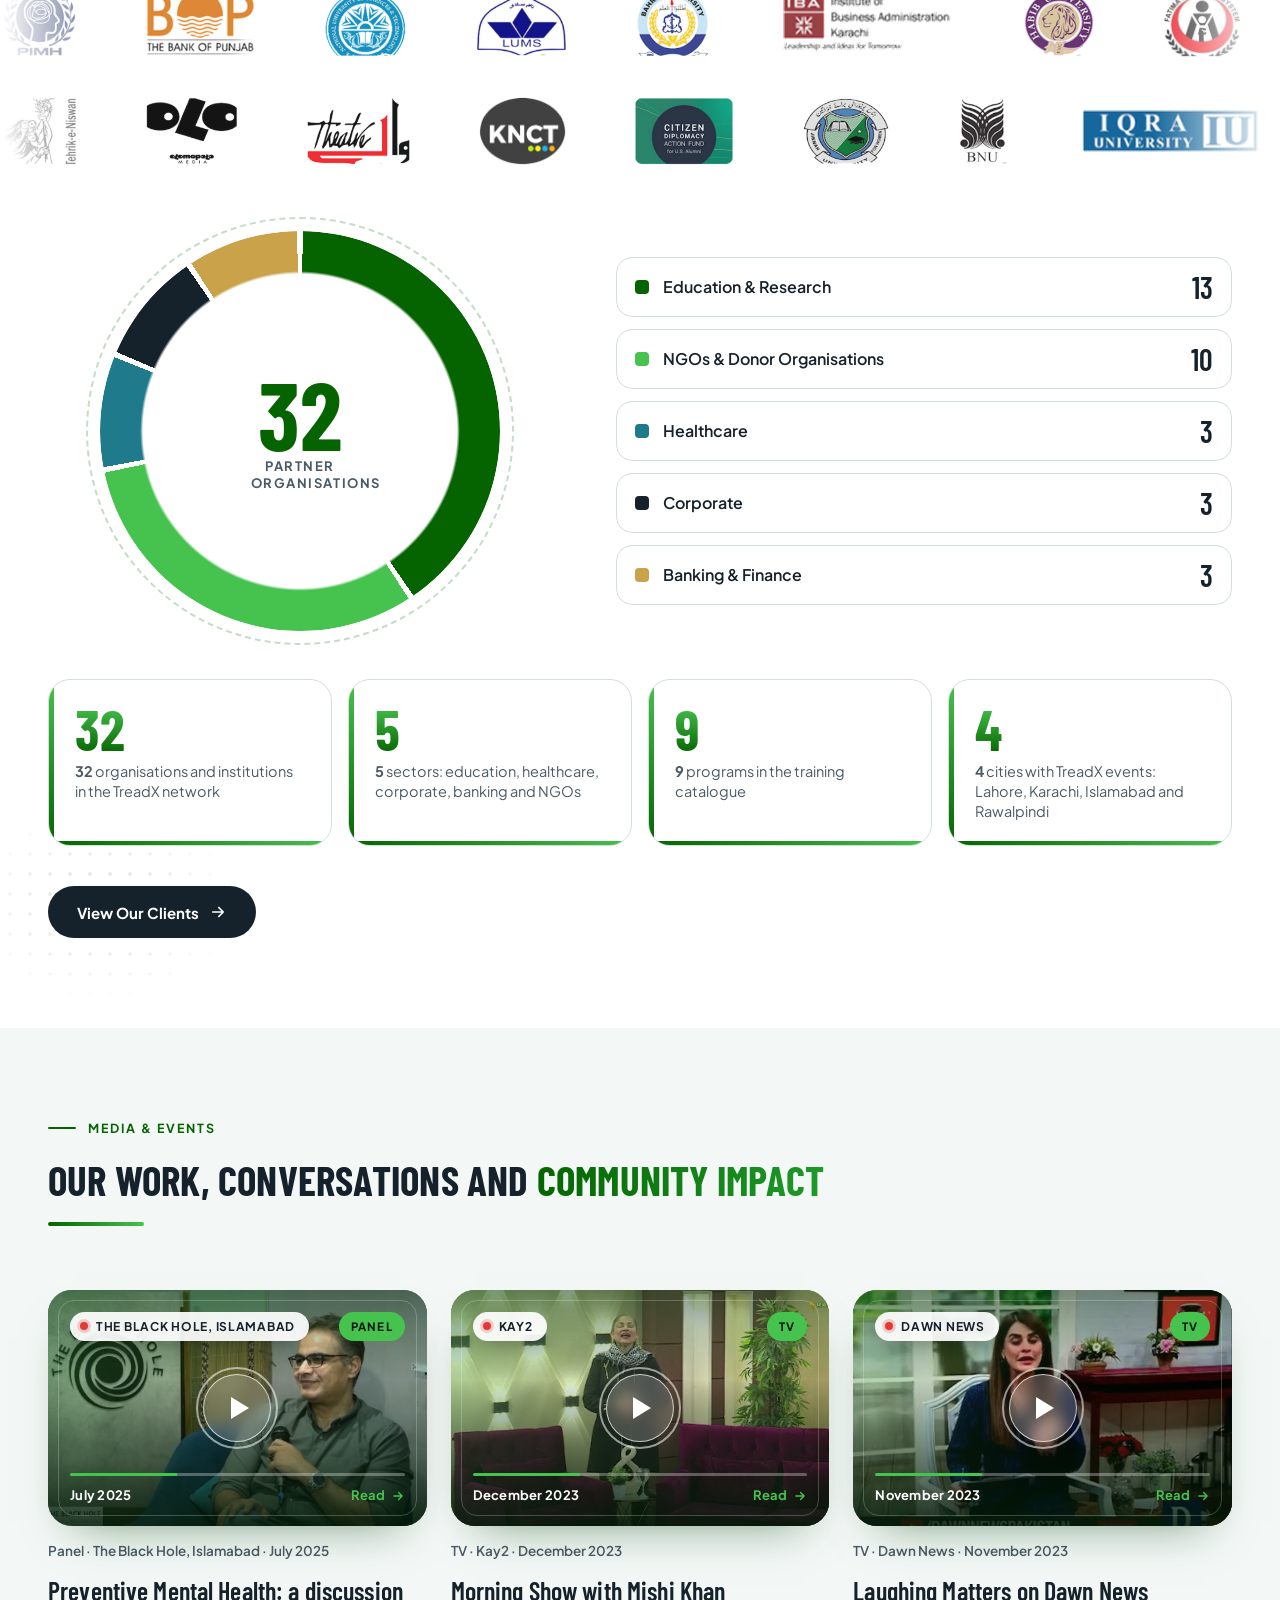
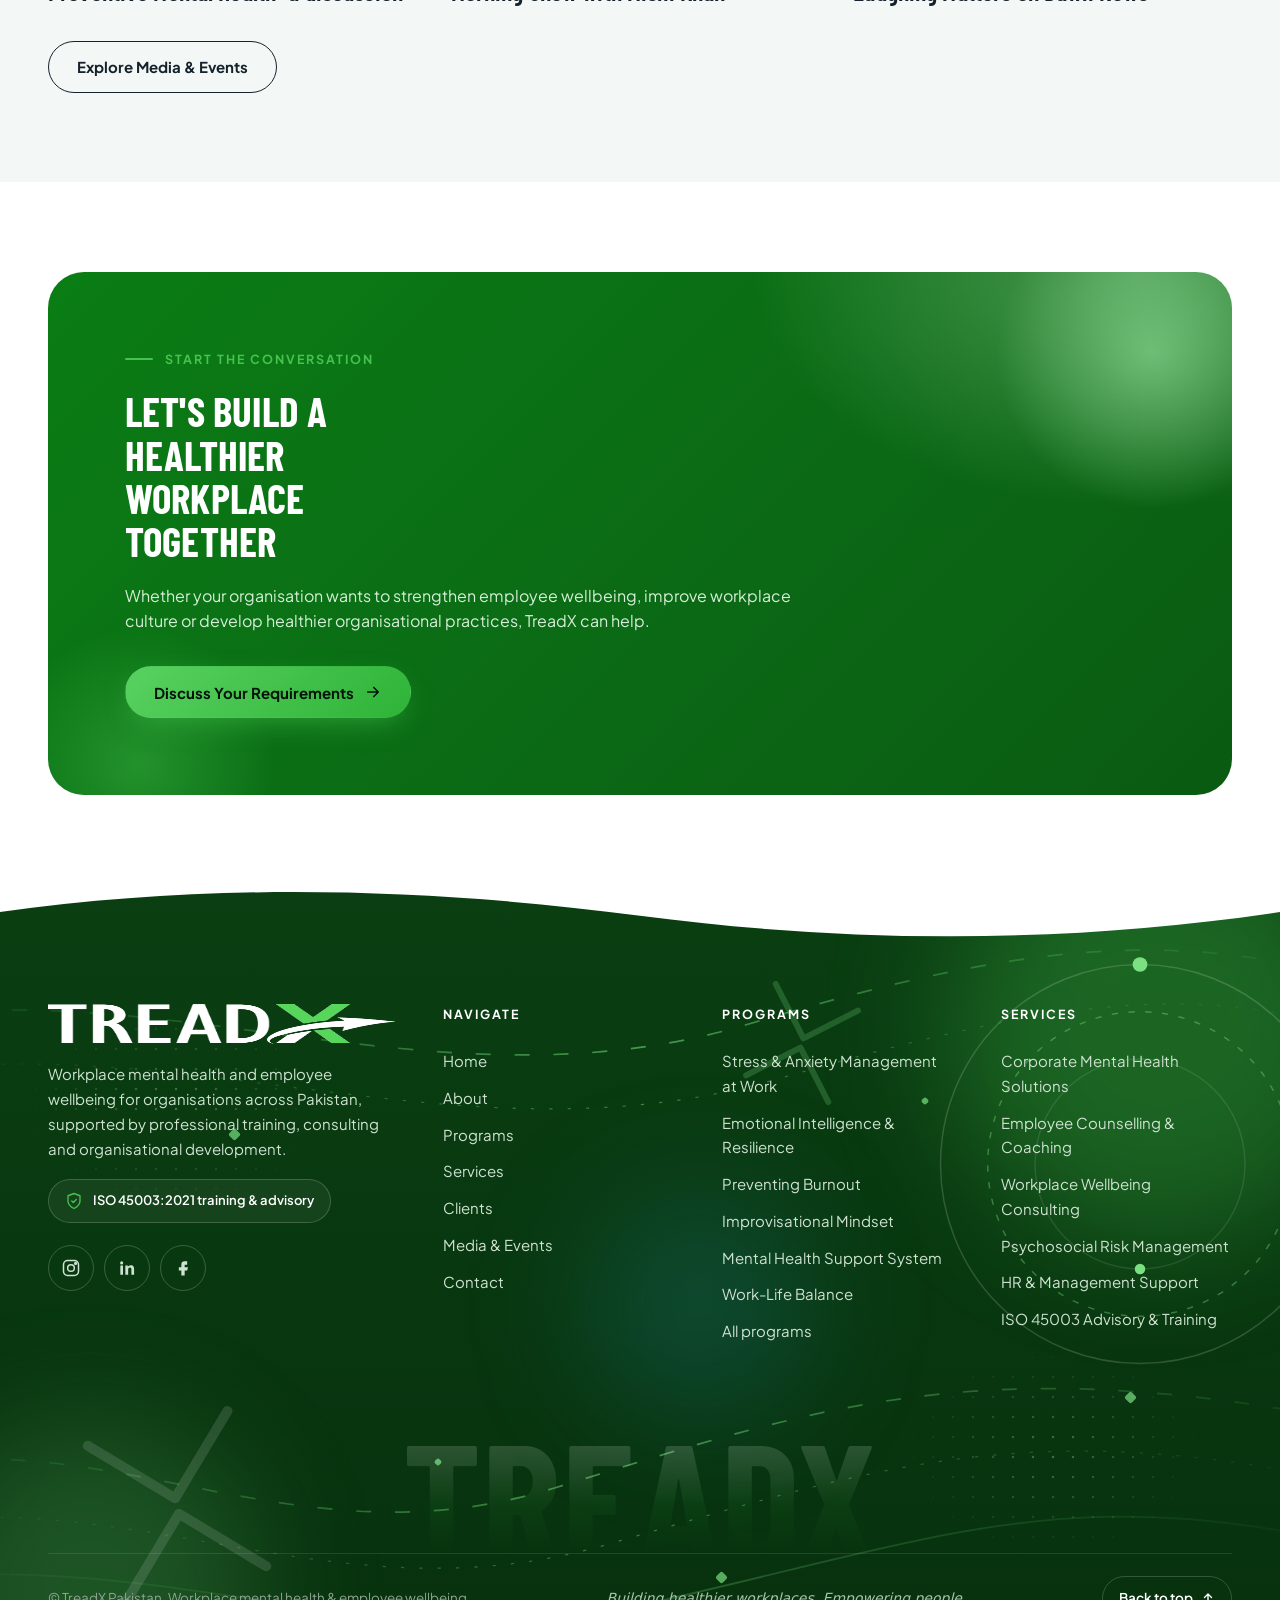
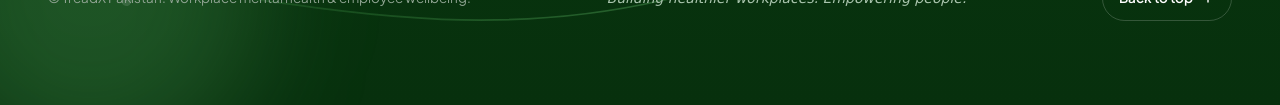
==== commit fb654b8d: "Add files via upload" ====
--- a/index.html
+++ b/index.html
@@ -15,25 +15,26 @@
 
 
 <header class="hdr"><div class="wrap hdr-in">
-<a class="logo" href="/" aria-label="TreadX home"><img src="/treadx-logo-light.png" alt="TreadX"></a>
+<a class="logo" href="/" aria-label="TreadX home"><img src="/treadx-logo.png" alt="TreadX"></a>
 <nav class="nav" aria-label="Main">
 <a href="/" aria-current="page">Home</a>
 <a href="/about">About</a>
 <a href="/programs">Programs</a>
-<a href="/iso-45003">ISO 45003</a>
+<a href="/services">Services</a>
 <a href="/clients">Clients</a>
 <a href="/media">Media &amp; Events</a>
 <a href="/contact">Contact</a>
 </nav>
-<a class="btn btn-primary btn-sm hdr-cta" href="/contact">Book a session</a>
+<a class="btn btn-primary btn-sm hdr-cta" href="/contact">Enquire</a>
 <details class="nav-m"><summary>Menu</summary><div class="panel">
 <a href="/" aria-current="page">Home</a>
 <a href="/about">About</a>
 <a href="/programs">Programs</a>
-<a href="/iso-45003">ISO 45003</a>
+<a href="/services">Services</a>
 <a href="/clients">Clients</a>
 <a href="/media">Media &amp; Events</a>
-<a href="/contact">Book a session</a>
+<a href="/contact">Contact</a>
+<a href="/contact">Enquire now</a>
 </div></details>
 </div></header>
 
@@ -44,164 +45,152 @@
 <svg class="swoosh" viewBox="0 0 1440 420" preserveAspectRatio="xMidYMax slice" aria-hidden="true"><defs><linearGradient id="sg" x1="0" x2="1" y1="0" y2="0"><stop offset="0" stop-color="#46c24e" stop-opacity="0"/><stop offset=".5" stop-color="#46c24e"/><stop offset="1" stop-color="#b5f2b8"/></linearGradient></defs><path d="M-40 390 C 300 390, 700 310, 1000 180 S 1340 50, 1460 36"/><path class="s2" d="M-40 418 C 360 408, 760 340, 1060 220 S 1360 90, 1460 76"/><path class="s3" d="M1394 16 L1462 36 L1412 88"/></svg><span class="spark a"></span><span class="spark b"></span><span class="spark c"></span>
 <div class="wrap hero-grid">
 <div class="hero-copy">
-<span class="eyebrow hero-in">Organizational mental health &amp; training</span>
-<h1 class="words"><span class="w" style="--i: 0;">Mental</span> <span class="w" style="--i: 1;">health</span> <span class="w" style="--i: 2;">is</span> <span class="w" style="--i: 3;">not</span> <span class="w" style="--i: 4;">a</span> <span class="w" style="--i: 5;">checkbox.</span> <span class="w" style="--i: 6;">It's</span> <span class="w" style="--i: 7;">how</span> <span class="w" style="--i: 8;">teams</span> <span class="w grad" style="--i: 9;">perform.</span></h1>
-<p class="lead hero-in d2">TreadX brings evidence-based training, coaching and applied improvisation to organisations across Pakistan, with baselines and follow-up so you can see what changed.</p>
-<div class="btn-row hero-in d3">
-<a class="btn btn-primary pulse" href="/contact">Book a session <svg viewBox="0 0 24 24" fill="none" stroke="currentColor" stroke-width="2.2" stroke-linecap="round" stroke-linejoin="round" aria-hidden="true"><path d="M5 12h14M13 6l6 6-6 6"/></svg></a>
-<a class="btn btn-ghost" href="/programs">Explore programs</a>
-</div>
-<div class="hero-meta hero-in d4">
-<span>Events in Lahore, Karachi, Islamabad and Rawalpindi</span>
-<span>ISO 45003 psychosocial risk training</span>
-</div>
+<span class="eyebrow hero-in">Workplace mental health &amp; employee wellbeing</span>
+<h1 class="words"><span class="w" style="--i: 0;">Building</span> <span class="w" style="--i: 1;">Healthier</span> <span class="w" style="--i: 2;">Workplaces.</span> <span class="w grad" style="--i: 3;">Empowering</span> <span class="w grad" style="--i: 4;">People.</span> </h1>
+<p class="lead hero-in d2">Creating mentally healthy, resilient and productive workplaces through professional training, employee wellbeing and organisational solutions.</p>
+<div class="btn-row hero-in d3"><a class="btn btn-primary pulse" href="/programs">Explore Programs <svg viewBox="0 0 24 24" fill="none" stroke="currentColor" stroke-width="2.2" stroke-linecap="round" stroke-linejoin="round" aria-hidden="true"><path d="M5 12h14M13 6l6 6-6 6"/></svg></a><a class="btn btn-ghost" href="/services">Discover Services</a></div>
+<div class="hero-pills hero-in d4"><span>Workplace mental health</span><span>Employee wellbeing</span><span>Organisational development</span></div>
 </div>
 <div class="hero-art hero-in d2">
 <div class="frame par"><div class="pic"><img class="photo" src="/hero-auditorium.jpg" alt="A TreadX facilitator addressing a packed auditorium" style="object-position: 46% 50%;"></div></div>
 <div class="hero-inset"><img class="" src="/stage-group.jpg" alt="TreadX workshop participants celebrating on stage" style="object-position: 50% 40%;"></div>
-<div class="chip-f c1"><b>8</b><span>workshops for employees,<br>leaders and organisations</span></div>
-<div class="chip-f c2"><span>ISO 45003<br>training available</span></div>
-</div>
-</div>
-</section>
-
-<section class="stats-wrap" aria-label="TreadX at a glance"><div class="wrap"><div class="stats rv">
-<div class="stat"><div class="big" aria-hidden="true"><span class="count c8"></span></div><p><b>8</b> workshops for employees, leaders and organisations</p></div>
-<div class="stat"><div class="big" aria-hidden="true"><span class="count c5"></span></div><p><b>5</b> sectors served, from education to banking</p></div>
-<div class="stat"><div class="big" aria-hidden="true"><span class="count c4"></span></div><p><b>4</b> cities with events delivered</p></div>
-<div class="stat"><div class="big" aria-hidden="true"><span class="count c30"></span><span>+</span></div><p><b>30+</b> partner organisations</p></div>
-</div></div></section>
-
-<section class="marq-sec" aria-label="Clients">
-<div class="marq-label">Trusted by universities, hospitals, banks and NGOs</div>
-<div class="marq"><div class="marq-track"><img src="/pimh.png" alt="Pakistan Institute of Mental Health"><img src="/bop.png" alt="Bank of Punjab"><img src="/nust.png" alt="NUST"><img src="/lums.png" alt="LUMS"><img src="/bahria.png" alt="Bahria University"><img src="/iba.png" alt="Institute of Business Administration"><img src="/habib.png" alt="Habib University"><img src="/fatima-memorial.png" alt="Fatima Memorial System"><img src="/sbp.png" alt="State Bank of Pakistan"><img src="/ibp.png" alt="Institute for Bankers Pakistan"><img src="/aiesec.png" alt="AIESEC"><img src="/pacc.png" alt="Pakistan American Cultural Center"><img src="/nur.png" alt="Nur International University"><img src="/gerrys-visa.png" alt="Gerry's Visa"><img src="/io-space.png" alt="IO Space"><img src="/black-hole.png" alt="The Black Hole"><img src="/lincoln-corner.png" alt="Lincoln Corner"><img src="/usefp.png" alt="USEFP"><img src="/pimh.png" alt="" aria-hidden="true"><img src="/bop.png" alt="" aria-hidden="true"><img src="/nust.png" alt="" aria-hidden="true"><img src="/lums.png" alt="" aria-hidden="true"><img src="/bahria.png" alt="" aria-hidden="true"><img src="/iba.png" alt="" aria-hidden="true"><img src="/habib.png" alt="" aria-hidden="true"><img src="/fatima-memorial.png" alt="" aria-hidden="true"><img src="/sbp.png" alt="" aria-hidden="true"><img src="/ibp.png" alt="" aria-hidden="true"><img src="/aiesec.png" alt="" aria-hidden="true"><img src="/pacc.png" alt="" aria-hidden="true"><img src="/nur.png" alt="" aria-hidden="true"><img src="/gerrys-visa.png" alt="" aria-hidden="true"><img src="/io-space.png" alt="" aria-hidden="true"><img src="/black-hole.png" alt="" aria-hidden="true"><img src="/lincoln-corner.png" alt="" aria-hidden="true"><img src="/usefp.png" alt="" aria-hidden="true"></div></div>
-<div class="marq rev"><div class="marq-track"><img src="/tehrik-e-niswaan.png" alt="Tehrik-e-Niswaan"><img src="/olomopolo.png" alt="Olomopolo Media"><img src="/theaterwallay.png" alt="TheaterWallay"><img src="/knct.png" alt="KNCT"><img src="/cdaf.png" alt="Citizen Diplomacy Action Fund"><img src="/fjwu.png" alt="Fatimah Jinnah Women's University"><img src="/bnu.png" alt="Beaconhouse National University"><img src="/iqra.png" alt="Iqra University"><img src="/cust.png" alt="CUST"><img src="/numl.png" alt="NUML"><img src="/tmuc.png" alt="The Millennium University College"><img src="/city-school.png" alt="The City School System"><img src="/fmh-college.png" alt="FMH College"><img src="/daftarkhwan.png" alt="DaftarKhwan"><img src="/tehrik-e-niswaan.png" alt="" aria-hidden="true"><img src="/olomopolo.png" alt="" aria-hidden="true"><img src="/theaterwallay.png" alt="" aria-hidden="true"><img src="/knct.png" alt="" aria-hidden="true"><img src="/cdaf.png" alt="" aria-hidden="true"><img src="/fjwu.png" alt="" aria-hidden="true"><img src="/bnu.png" alt="" aria-hidden="true"><img src="/iqra.png" alt="" aria-hidden="true"><img src="/cust.png" alt="" aria-hidden="true"><img src="/numl.png" alt="" aria-hidden="true"><img src="/tmuc.png" alt="" aria-hidden="true"><img src="/city-school.png" alt="" aria-hidden="true"><img src="/fmh-college.png" alt="" aria-hidden="true"><img src="/daftarkhwan.png" alt="" aria-hidden="true"></div></div>
+<div class="chip-f c1"><b>9</b><span>programs for employees,<br>leaders and organisations</span></div>
+<div class="chip-f c2"><span>ISO 45003:2021<br>training available</span></div>
+</div>
+</div>
 </section>
 
 <section class="sec">
 <div class="wrap split">
 <div class="sticky stack rv-x">
-<span class="eyebrow">The problem</span>
-<h2>Silence is the <span class="grad-d">expensive</span> part</h2>
-<p class="lead">In Pakistan, workplace mental health is a growing concern, and progress is slow. Many people struggle quietly while organisations lose workdays to burnout, stress and anxiety.</p>
-<div class="btn-row"><a class="btn btn-dark" href="/about">How we approach it</a></div>
-</div>
-<div class="grid g2">
-<div class="card rv"><span class="num">01</span><h3>Social stigma</h3><p>Cultural taboos keep employees from speaking up until a problem is serious.</p></div>
-<div class="card rv d1"><span class="num">02</span><h3>Limited professional support</h3><p>Few workplaces have access to qualified help or clear pathways to it.</p></div>
-<div class="card rv d1"><span class="num">03</span><h3>High stress, low security</h3><p>Demanding environments and job insecurity wear teams down over time.</p></div>
-<div class="card rv d2"><span class="num">04</span><h3>Little room for balance</h3><p>Without policies and support systems, work-life balance becomes personal luck.</p></div>
+<span class="eyebrow">Who we are</span>
+<h2>Making workplace mental health a <span class="grad-d">priority</span></h2>
+<p class="lead">TreadX helps organisations understand workplace challenges and build healthier, more supportive and resilient working environments. Our specialist focus is workplace mental health and employee wellbeing, supported by professional training and consulting.</p>
+<p class="lead">Our mission is to break the silence around mental health at work with culturally relevant, evidence-based tools that help individuals and organisations thrive.</p>
+<div class="btn-row"><a class="btn btn-dark" href="/about">About TreadX <svg viewBox="0 0 24 24" fill="none" stroke="currentColor" stroke-width="2.2" stroke-linecap="round" stroke-linejoin="round" aria-hidden="true"><path d="M5 12h14M13 6l6 6-6 6"/></svg></a></div>
+</div>
+<div class="stack rv">
+<div class="frame"><div class="pic"><img class="photo" src="/meeting-room.jpg" alt="TreadX team in a partner meeting" style="object-position: 50% 35%;"></div></div>
+<div class="card" style="gap: 8px;"><span class="tag">Our name is our promise</span><p>&ldquo;Tread&rdquo; is the path one takes. &ldquo;X&rdquo; is infinity. TreadX is about moving forward along your path while meeting the challenges that come with it.</p></div>
 </div>
 </div>
 </section>
 
 <section class="sec sec-mint">
 <div class="wrap">
-<div class="sec-head rv"><span class="eyebrow">What we do</span><h2>Three ways we support your people</h2></div>
+<div class="sec-head rv"><span class="eyebrow">Challenges we address</span><h2>Understanding the challenges. <span class='grad-d'>Creating better workplaces.</span></h2><p class="lead">In Pakistan, workplace mental health is a growing concern and progress is slow. Many people struggle quietly while organisations lose workdays to stress, burnout and anxiety.</p></div>
 <div class="grid g3">
-<div class="card has-media rv"><div class="card-media"><img class="photo" src="/students-session.jpg" alt="Students taking part in a TreadX workshop" style="object-position: 50% 40%;"></div><div class="ico"><svg viewBox="0 0 24 24" fill="none" stroke="currentColor" stroke-width="1.8" stroke-linecap="round" stroke-linejoin="round" aria-hidden="true"><path d="M16 21v-2a4 4 0 0 0-4-4H6a4 4 0 0 0-4 4v2"/><circle cx="9" cy="7" r="4"/><path d="M22 21v-2a4 4 0 0 0-3-3.87"/><path d="M16 3.13a4 4 0 0 1 0 7.75"/></svg></div><h3>Trainings &amp; workshops</h3><p>Eight interactive, hands-on workshops for employees, leaders and whole organisations.</p><a class="link" href="/programs">View programs <svg width="16" height="16" viewBox="0 0 24 24" fill="none" stroke="currentColor" stroke-width="2.2" stroke-linecap="round" stroke-linejoin="round" aria-hidden="true"><path d="M5 12h14M13 6l6 6-6 6"/></svg></a></div>
-<div class="card has-media rv d1"><div class="card-media"><img class="photo" src="/meeting-room.jpg" alt="TreadX team in a partner meeting" style="object-position: 50% 35%;"></div><div class="ico"><svg viewBox="0 0 24 24" fill="none" stroke="currentColor" stroke-width="1.8" stroke-linecap="round" stroke-linejoin="round" aria-hidden="true"><path d="M20.8 4.6a5.5 5.5 0 0 0-7.8 0L12 5.7l-1-1.1a5.5 5.5 0 0 0-7.8 7.8l1 1.1L12 21l7.8-7.5 1-1.1a5.5 5.5 0 0 0 0-7.8z"/></svg></div><h3>Corporate mental wellness</h3><p>Counselling, coaching and mental health first aid, with legal compliance guidance for managers and HR.</p><a class="link" href="/about">Our approach <svg width="16" height="16" viewBox="0 0 24 24" fill="none" stroke="currentColor" stroke-width="2.2" stroke-linecap="round" stroke-linejoin="round" aria-hidden="true"><path d="M5 12h14M13 6l6 6-6 6"/></svg></a></div>
-<div class="card has-media rv d2"><div class="card-media"><img class="photo" src="/suit-speaker.jpg" alt="A speaker addressing an audience" style="object-position: 70% 40%;"></div><div class="ico"><svg viewBox="0 0 24 24" fill="none" stroke="currentColor" stroke-width="1.8" stroke-linecap="round" stroke-linejoin="round" aria-hidden="true"><path d="M12 22s8-4 8-10V5l-8-3-8 3v7c0 6 8 10 8 10z"/><path d="M9 12l2 2 4-4"/></svg></div><h3>ISO 45003 training</h3><p>Practical guidance on the first global standard for managing psychosocial risk at work.</p><a class="link" href="/iso-45003">Learn about ISO 45003 <svg width="16" height="16" viewBox="0 0 24 24" fill="none" stroke="currentColor" stroke-width="2.2" stroke-linecap="round" stroke-linejoin="round" aria-hidden="true"><path d="M5 12h14M13 6l6 6-6 6"/></svg></a></div>
-</div>
-</div>
-</section>
-
-<section class="sec on-dark" style="background: radial-gradient(900px 500px at 100% 0%, rgba(20,150,34,.35), transparent 60%), linear-gradient(180deg,#07100a,#0a0f0b);">
+<div class="card rv"><div class="ico"><svg viewBox="0 0 24 24" fill="none" stroke="currentColor" stroke-width="1.8" stroke-linecap="round" stroke-linejoin="round" aria-hidden="true"><path d="M13 2L3 14h9l-1 8 10-12h-9z"/></svg></div><h3>Workplace stress &amp; anxiety</h3><p>Demanding environments and job insecurity wear teams down over time.</p></div>
+<div class="card rv d1"><div class="ico"><svg viewBox="0 0 24 24" fill="none" stroke="currentColor" stroke-width="1.8" stroke-linecap="round" stroke-linejoin="round" aria-hidden="true"><path d="M12 22c4 0 7-2.8 7-7 0-3-2-5-3-7-1 2-2 3-3 3 0-3-1-6-4-8 0 4-4 6-4 12 0 4 3 7 7 7z"/></svg></div><h3>Employee burnout</h3><p>Millions of workdays are lost each year to burnout, work-related stress, depression and anxiety.</p></div>
+<div class="card rv d2"><div class="ico"><svg viewBox="0 0 24 24" fill="none" stroke="currentColor" stroke-width="1.8" stroke-linecap="round" stroke-linejoin="round" aria-hidden="true"><path d="M20.8 4.6a5.5 5.5 0 0 0-7.8 0L12 5.7l-1-1.1a5.5 5.5 0 0 0-7.8 7.8l1 1.1L12 21l7.8-7.5 1-1.1a5.5 5.5 0 0 0 0-7.8z"/></svg></div><h3>Mental wellbeing &amp; stigma</h3><p>Cultural taboos keep employees from speaking up until a problem is serious.</p></div>
+<div class="card rv"><div class="ico"><svg viewBox="0 0 24 24" fill="none" stroke="currentColor" stroke-width="1.8" stroke-linecap="round" stroke-linejoin="round" aria-hidden="true"><path d="M12 22s8-4 8-10V5l-8-3-8 3v7c0 6 8 10 8 10z"/><path d="M9 12l2 2 4-4"/></svg></div><h3>Psychological health &amp; safety</h3><p>Heavy workloads, poor management and harassment are psychosocial hazards that put people at risk.</p></div>
+<div class="card rv d1"><div class="ico"><svg viewBox="0 0 24 24" fill="none" stroke="currentColor" stroke-width="1.8" stroke-linecap="round" stroke-linejoin="round" aria-hidden="true"><path d="M16 21v-2a4 4 0 0 0-4-4H6a4 4 0 0 0-4 4v2"/><circle cx="9" cy="7" r="4"/><path d="M22 21v-2a4 4 0 0 0-3-3.87"/><path d="M16 3.13a4 4 0 0 1 0 7.75"/></svg></div><h3>Culture &amp; support systems</h3><p>Few workplaces have access to qualified help or clear pathways to it.</p></div>
+<div class="card rv d2"><div class="ico"><svg viewBox="0 0 24 24" fill="none" stroke="currentColor" stroke-width="1.8" stroke-linecap="round" stroke-linejoin="round" aria-hidden="true"><circle cx="12" cy="12" r="4"/><path d="M12 2v2M12 20v2M4.9 4.9l1.4 1.4M17.7 17.7l1.4 1.4M2 12h2M20 12h2M4.9 19.1l1.4-1.4M17.7 6.3l1.4-1.4"/></svg></div><h3>Work-life balance</h3><p>Without policies and support systems, work-life balance becomes personal luck.</p></div>
+</div>
+</div>
+</section>
+
+<section class="sec sec-white">
+<div class="wrap">
+<div class="sec-head rv"><span class="eyebrow">Programs</span><h2>Learning experiences that <span class='grad-d'>make a difference</span></h2><p class="lead">Structured, interactive workshops and training sessions. Programs describe what TreadX teaches.</p></div>
+<div class="grid g3">
+<div class="card pcard rv"><span class="ic">01</span><div class="tags"><span class="tag">Employees</span></div><h3>Stress &amp; Anxiety Management</h3><p>Evidence-based techniques to identify stressors and build healthy coping habits.</p><a class="link" href="/programs#stress">Program details <svg width="16" height="16" viewBox="0 0 24 24" fill="none" stroke="currentColor" stroke-width="2.2" stroke-linecap="round" stroke-linejoin="round" aria-hidden="true"><path d="M5 12h14M13 6l6 6-6 6"/></svg></a></div>
+<div class="card pcard rv d1"><span class="ic">02</span><div class="tags"><span class="tag">Employees</span></div><h3>Emotional Intelligence &amp; Resilience</h3><p>Manage emotions, strengthen relationships and handle setbacks.</p><a class="link" href="/programs#ei">Program details <svg width="16" height="16" viewBox="0 0 24 24" fill="none" stroke="currentColor" stroke-width="2.2" stroke-linecap="round" stroke-linejoin="round" aria-hidden="true"><path d="M5 12h14M13 6l6 6-6 6"/></svg></a></div>
+<div class="card pcard rv d2"><span class="ic">03</span><div class="tags"><span class="tag">Employees</span></div><h3>Preventing Burnout</h3><p>Tools to recognise burnout early and sustain energy and engagement.</p><a class="link" href="/programs#burn">Program details <svg width="16" height="16" viewBox="0 0 24 24" fill="none" stroke="currentColor" stroke-width="2.2" stroke-linecap="round" stroke-linejoin="round" aria-hidden="true"><path d="M5 12h14M13 6l6 6-6 6"/></svg></a></div>
+<div class="card pcard rv"><span class="ic">04</span><div class="tags"><span class="tag">Employees</span></div><h3>Work-Life Balance</h3><p>Practical strategies to manage time and energy, and reduce stress.</p><a class="link" href="/programs#wlb">Program details <svg width="16" height="16" viewBox="0 0 24 24" fill="none" stroke="currentColor" stroke-width="2.2" stroke-linecap="round" stroke-linejoin="round" aria-hidden="true"><path d="M5 12h14M13 6l6 6-6 6"/></svg></a></div>
+<div class="card pcard rv d1"><span class="ic">05</span><div class="tags"><span class="tag">Employees</span></div><h3>Improvisational Mindset</h3><p>Applied improv for flexibility, problem-solving and focus.</p><a class="link" href="/programs#imp">Program details <svg width="16" height="16" viewBox="0 0 24 24" fill="none" stroke="currentColor" stroke-width="2.2" stroke-linecap="round" stroke-linejoin="round" aria-hidden="true"><path d="M5 12h14M13 6l6 6-6 6"/></svg></a></div>
+<div class="card pcard rv d2"><span class="ic">06</span><div class="tags"><span class="tag">Organisations</span></div><h3>Mental Health Support Systems</h3><p>Needs analysis, baselines, policy and implementation teams, with continuous tracking.</p><a class="link" href="/programs#mhss">Program details <svg width="16" height="16" viewBox="0 0 24 24" fill="none" stroke="currentColor" stroke-width="2.2" stroke-linecap="round" stroke-linejoin="round" aria-hidden="true"><path d="M5 12h14M13 6l6 6-6 6"/></svg></a></div>
+</div>
+<div class="btn-row" style="margin-top: 36px;"><a class="btn btn-dark" href="/programs">Explore All Programs <svg viewBox="0 0 24 24" fill="none" stroke="currentColor" stroke-width="2.2" stroke-linecap="round" stroke-linejoin="round" aria-hidden="true"><path d="M5 12h14M13 6l6 6-6 6"/></svg></a></div>
+</div>
+</section>
+
+<section class="sec">
+<div class="wrap">
+<div class="sec-head rv"><span class="eyebrow">Services</span><h2>Comprehensive workplace <span class='grad-d'>wellbeing solutions</span></h2><p class="lead">Broader organisational solutions that support leaders, HR teams and managers. Services describe what TreadX delivers to organisations.</p></div>
+<div class="grid g4">
+<div class="svc rv"><div class="si"><svg viewBox="0 0 24 24" fill="none" stroke="currentColor" stroke-width="1.8" stroke-linecap="round" stroke-linejoin="round" aria-hidden="true"><path d="M20.8 4.6a5.5 5.5 0 0 0-7.8 0L12 5.7l-1-1.1a5.5 5.5 0 0 0-7.8 7.8l1 1.1L12 21l7.8-7.5 1-1.1a5.5 5.5 0 0 0 0-7.8z"/></svg></div><h3>Corporate Mental Health Solutions</h3><p>Specialised, tailored corporate mental wellness services, including mental health first aid.</p><a class="link" href="/services">About this service <svg width="16" height="16" viewBox="0 0 24 24" fill="none" stroke="currentColor" stroke-width="2.2" stroke-linecap="round" stroke-linejoin="round" aria-hidden="true"><path d="M5 12h14M13 6l6 6-6 6"/></svg></a></div>
+<div class="svc rv d1"><div class="si"><svg viewBox="0 0 24 24" fill="none" stroke="currentColor" stroke-width="1.8" stroke-linecap="round" stroke-linejoin="round" aria-hidden="true"><path d="M21 15a2 2 0 0 1-2 2H7l-4 4V5a2 2 0 0 1 2-2h14a2 2 0 0 1 2 2z"/></svg></div><h3>Employee Counselling &amp; Coaching</h3><p>Early intervention through counselling and coaching, delivered by qualified professionals.</p><a class="link" href="/services">About this service <svg width="16" height="16" viewBox="0 0 24 24" fill="none" stroke="currentColor" stroke-width="2.2" stroke-linecap="round" stroke-linejoin="round" aria-hidden="true"><path d="M5 12h14M13 6l6 6-6 6"/></svg></a></div>
+<div class="svc rv d2"><div class="si"><svg viewBox="0 0 24 24" fill="none" stroke="currentColor" stroke-width="1.8" stroke-linecap="round" stroke-linejoin="round" aria-hidden="true"><path d="M16 21v-2a4 4 0 0 0-4-4H6a4 4 0 0 0-4 4v2"/><circle cx="9" cy="7" r="4"/><path d="M22 21v-2a4 4 0 0 0-3-3.87"/><path d="M16 3.13a4 4 0 0 1 0 7.75"/></svg></div><h3>HR &amp; Management Support</h3><p>Guidance for managers and HR on everyday workplace mental health and legal compliance.</p><a class="link" href="/services">About this service <svg width="16" height="16" viewBox="0 0 24 24" fill="none" stroke="currentColor" stroke-width="2.2" stroke-linecap="round" stroke-linejoin="round" aria-hidden="true"><path d="M5 12h14M13 6l6 6-6 6"/></svg></a></div>
+<div class="svc rv d3"><div class="si"><svg viewBox="0 0 24 24" fill="none" stroke="currentColor" stroke-width="1.8" stroke-linecap="round" stroke-linejoin="round" aria-hidden="true"><path d="M12 22s8-4 8-10V5l-8-3-8 3v7c0 6 8 10 8 10z"/><path d="M9 12l2 2 4-4"/></svg></div><h3>Psychosocial Risk &amp; ISO 45003</h3><p>Training and guidance on managing psychosocial risk with the first global standard.</p><a class="link" href="/services">About this service <svg width="16" height="16" viewBox="0 0 24 24" fill="none" stroke="currentColor" stroke-width="2.2" stroke-linecap="round" stroke-linejoin="round" aria-hidden="true"><path d="M5 12h14M13 6l6 6-6 6"/></svg></a></div>
+</div>
+<div class="btn-row" style="margin-top: 36px;"><a class="btn btn-dark" href="/services">Explore Our Services <svg viewBox="0 0 24 24" fill="none" stroke="currentColor" stroke-width="2.2" stroke-linecap="round" stroke-linejoin="round" aria-hidden="true"><path d="M5 12h14M13 6l6 6-6 6"/></svg></a></div>
+</div>
+</section>
+
+<section class="sec sec-white">
+<div class="wrap">
+<div class="sec-head rv"><span class="eyebrow">Our approach</span><h2>From understanding to <span class='grad-d'>lasting change</span></h2><p class="lead">A simple four-step way of working with every organisation.</p></div>
+<div class="flow" style="--cols:4">
+<div class="st rv"><div class="dot">1</div><h3>Understand needs</h3><p>We learn how your teams work and where the pressure sits.</p></div>
+<div class="st rv d1"><div class="dot">2</div><h3>Assess challenges</h3><p>We set a baseline so progress can be seen, not assumed.</p></div>
+<div class="st rv d2"><div class="dot">3</div><h3>Design an approach</h3><p>We shape training, coaching and policy support around your people.</p></div>
+<div class="st rv d3"><div class="dot">4</div><h3>Deliver and review</h3><p>We deliver the work, track progress and report back on what changed.</p></div>
+</div>
+</div>
+</section>
+
+<section class="sec sec-mint">
 <div class="wrap split">
-<div class="sticky stack rv-x">
-<span class="eyebrow">Why TreadX</span>
-<h2>Serious method. <span class="grad">Human delivery.</span></h2>
-<p class="lead">We draw on psychology, mindfulness, coaching and applied improvisation, and we measure the difference before and after.</p>
-<div class="btn-row"><a class="btn btn-primary" href="/about">Read our story</a></div>
-</div>
-<div class="stack">
-<div class="card card-dark rv"><h3>Syncretic methodology</h3><p>We combine evidence-based techniques from psychology, psychotherapy, mindfulness, coaching and organisational productivity.</p></div>
-<div class="card card-dark rv"><h3>Experienced team</h3><p>Trainers and coaches who are seasoned professionals, including improv artists, passionate about empowering individuals and teams.</p></div>
-<div class="card card-dark rv"><h3>Interactive learning</h3><p>Learning by doing. Sessions are hands-on, so people apply what they learn right away.</p></div>
-<div class="card card-dark rv"><h3>Result-oriented approach</h3><p>Baseline tracking and performance monitoring before and after our services make results tangible and measurable.</p></div>
-</div>
+<div class="stack rv-x"><div class="pic"><img class="photo" src="/suit-speaker.jpg" alt="A speaker addressing an audience" style="object-position: 70% 40%;"></div></div>
+<div class="stack rv">
+<span class="eyebrow">Psychological health &amp; safety</span>
+<h2>Creating psychologically <span class="grad-d">healthier workplaces</span></h2>
+<p class="lead">ISO 45003:2021 is the first global standard for managing psychosocial risks at work. It helps organisations identify and control the workplace factors that affect employees' psychological health.</p>
+<div class="hz">
+<div><b>Heavy workloads</b><span>Demands that outpace time, skills and resources.</span></div>
+<div><b>Poor management</b><span>Unclear expectations and weak support.</span></div>
+<div><b>Harassment</b><span>Behaviour that undermines safety and trust.</span></div>
+</div>
+<div class="btn-row"><a class="btn btn-dark" href="/programs#iso">ISO 45003 training <svg viewBox="0 0 24 24" fill="none" stroke="currentColor" stroke-width="2.2" stroke-linecap="round" stroke-linejoin="round" aria-hidden="true"><path d="M5 12h14M13 6l6 6-6 6"/></svg></a><a class="btn btn-line" href="/services">Related services</a></div>
+</div>
+</div>
+</section>
+
+<section class="sec sec-white" id="clients">
+<div class="wrap">
+<div class="sec-head rv"><span class="eyebrow">Clients &amp; partners</span><h2>Building relationships. <span class='grad-d'>Creating impact.</span></h2><p class="lead">Universities, hospitals, banks, companies and NGOs across Pakistan.</p></div>
+</div>
+<div style="display:flex;flex-direction:column;gap:14px;margin-bottom:clamp(40px,5vw,72px);">
+<div class="marq"><div class="marq-track"><img src="/pimh.png" alt="Pakistan Institute of Mental Health"><img src="/bop.png" alt="Bank of Punjab"><img src="/nust.png" alt="NUST"><img src="/lums.png" alt="LUMS"><img src="/bahria.png" alt="Bahria University"><img src="/iba.png" alt="Institute of Business Administration"><img src="/habib.png" alt="Habib University"><img src="/fatima-memorial.png" alt="Fatima Memorial System"><img src="/sbp.png" alt="State Bank of Pakistan"><img src="/ibp.png" alt="Institute for Bankers Pakistan"><img src="/aiesec.png" alt="AIESEC"><img src="/pacc.png" alt="Pakistan American Cultural Center"><img src="/nur.png" alt="Nur International University"><img src="/gerrys-visa.png" alt="Gerry's Visa"><img src="/io-space.png" alt="IO Space"><img src="/usefp.png" alt="USEFP"><img src="/lincoln-corner.png" alt="Lincoln Corner"><img src="/pimh.png" alt="" aria-hidden="true"><img src="/bop.png" alt="" aria-hidden="true"><img src="/nust.png" alt="" aria-hidden="true"><img src="/lums.png" alt="" aria-hidden="true"><img src="/bahria.png" alt="" aria-hidden="true"><img src="/iba.png" alt="" aria-hidden="true"><img src="/habib.png" alt="" aria-hidden="true"><img src="/fatima-memorial.png" alt="" aria-hidden="true"><img src="/sbp.png" alt="" aria-hidden="true"><img src="/ibp.png" alt="" aria-hidden="true"><img src="/aiesec.png" alt="" aria-hidden="true"><img src="/pacc.png" alt="" aria-hidden="true"><img src="/nur.png" alt="" aria-hidden="true"><img src="/gerrys-visa.png" alt="" aria-hidden="true"><img src="/io-space.png" alt="" aria-hidden="true"><img src="/usefp.png" alt="" aria-hidden="true"><img src="/lincoln-corner.png" alt="" aria-hidden="true"></div></div>
+<div class="marq rev"><div class="marq-track"><img src="/tehrik-e-niswaan.png" alt="Tehrik-e-Niswaan"><img src="/olomopolo.png" alt="Olomopolo Media"><img src="/theaterwallay.png" alt="TheaterWallay"><img src="/knct.png" alt="KNCT"><img src="/cdaf.png" alt="Citizen Diplomacy Action Fund"><img src="/fjwu.png" alt="Fatimah Jinnah Women's University"><img src="/bnu.png" alt="Beaconhouse National University"><img src="/iqra.png" alt="Iqra University"><img src="/cust.png" alt="CUST"><img src="/numl.png" alt="NUML"><img src="/tmuc.png" alt="The Millennium University College"><img src="/city-school.png" alt="The City School System"><img src="/fmh-college.png" alt="FMH College"><img src="/daftarkhwan.png" alt="DaftarKhwan"><img src="/tehrik-e-niswaan.png" alt="" aria-hidden="true"><img src="/olomopolo.png" alt="" aria-hidden="true"><img src="/theaterwallay.png" alt="" aria-hidden="true"><img src="/knct.png" alt="" aria-hidden="true"><img src="/cdaf.png" alt="" aria-hidden="true"><img src="/fjwu.png" alt="" aria-hidden="true"><img src="/bnu.png" alt="" aria-hidden="true"><img src="/iqra.png" alt="" aria-hidden="true"><img src="/cust.png" alt="" aria-hidden="true"><img src="/numl.png" alt="" aria-hidden="true"><img src="/tmuc.png" alt="" aria-hidden="true"><img src="/city-school.png" alt="" aria-hidden="true"><img src="/fmh-college.png" alt="" aria-hidden="true"><img src="/daftarkhwan.png" alt="" aria-hidden="true"></div></div>
+</div>
+<div class="wrap">
+<div class="chart">
+<div class="donut rv" role="img" aria-label="32 partner organisations by sector: Education and Research 13, NGOs and Donor Organisations 10, Healthcare 3, Corporate 3, Banking and Finance 3"><div class="ring"></div><div class="mid"><b><span class="count k32" aria-hidden="true"></span></b><span>partner organisations</span></div></div>
+<ul class="legend"><li style="--c:#056400"><i></i><span>Education &amp; Research</span><b><span class="count k13" aria-hidden="true"></span><span class="sr" style="position:absolute;left:-9999px">13</span></b></li><li style="--c:#46c24e"><i></i><span>NGOs &amp; Donor Organisations</span><b><span class="count k10" aria-hidden="true"></span><span class="sr" style="position:absolute;left:-9999px">10</span></b></li><li style="--c:#1f7a8c"><i></i><span>Healthcare</span><b><span class="count k3" aria-hidden="true"></span><span class="sr" style="position:absolute;left:-9999px">3</span></b></li><li style="--c:#15222c"><i></i><span>Corporate</span><b><span class="count k3" aria-hidden="true"></span><span class="sr" style="position:absolute;left:-9999px">3</span></b></li><li style="--c:#c9a24a"><i></i><span>Banking &amp; Finance</span><b><span class="count k3" aria-hidden="true"></span><span class="sr" style="position:absolute;left:-9999px">3</span></b></li></ul>
+</div>
+<div class="ncards">
+<div class="ncard rv"><div class="big" aria-hidden="true"><span class="count k32"></span></div><p><b>32</b> organisations and institutions in the TreadX network</p></div>
+<div class="ncard rv d1"><div class="big" aria-hidden="true"><span class="count k5"></span></div><p><b>5</b> sectors: education, healthcare, corporate, banking and NGOs</p></div>
+<div class="ncard rv d2"><div class="big" aria-hidden="true"><span class="count k9"></span></div><p><b>9</b> programs in the training catalogue</p></div>
+<div class="ncard rv d3"><div class="big" aria-hidden="true"><span class="count k4"></span></div><p><b>4</b> cities with TreadX events: Lahore, Karachi, Islamabad and Rawalpindi</p></div>
+</div>
+<div class="btn-row" style="margin-top: 40px;"><a class="btn btn-dark" href="/clients">View Our Clients <svg viewBox="0 0 24 24" fill="none" stroke="currentColor" stroke-width="2.2" stroke-linecap="round" stroke-linejoin="round" aria-hidden="true"><path d="M5 12h14M13 6l6 6-6 6"/></svg></a></div>
 </div>
 </section>
 
 <section class="sec">
 <div class="wrap">
-<div class="sec-head rv"><span class="eyebrow">Workshops</span><h2>Eight workshops, built for real teams</h2><p class="lead">Swipe through the programs, or open the full catalogue to filter by audience.</p></div>
-<div class="hscroll" tabindex="0" aria-label="Workshops">
-<div class="card"><span class="tag">Employees</span><h3>Stress &amp; Anxiety Management at Work</h3><p>Evidence-based techniques to identify stressors and build healthy coping habits.</p></div>
-<div class="card"><span class="tag">Employees</span><h3>Emotional Intelligence &amp; Resilience</h3><p>Manage emotions, strengthen relationships and handle setbacks. Especially valuable for leaders.</p></div>
-<div class="card"><span class="tag">Employees</span><h3>Preventing Burnout</h3><p>Tools to recognise burnout early and sustain energy and engagement.</p></div>
-<div class="card"><span class="tag">Employees</span><h3>Boost Productivity with an Improvisational Mindset</h3><p>Applied improv for flexibility, problem-solving and focus.</p></div>
-<div class="card"><span class="tag">Employees</span><h3>Making Harmony: Work-Life Balance</h3><p>Practical strategies to manage time and energy, and reduce stress.</p></div>
-<div class="card"><span class="tag">Leaders</span><h3>Delivering High Value Presentations</h3><p>For senior management: stay composed under pressure and structure compelling narratives.</p></div>
-<div class="card"><span class="tag">Leaders</span><h3>Advanced Negotiations</h3><p>For senior managers: secure strong outcomes and build strategic partnerships.</p></div>
-<div class="card"><span class="tag">Organisations</span><h3>Building a Mental Health Support System at Work</h3><p>Needs analysis, baselines, policy and implementation teams, with continuous tracking.</p></div>
-</div>
-<div class="btn-row" style="margin-top: 16px;"><a class="btn btn-dark" href="/programs">See the full catalogue <svg viewBox="0 0 24 24" fill="none" stroke="currentColor" stroke-width="2.2" stroke-linecap="round" stroke-linejoin="round" aria-hidden="true"><path d="M5 12h14M13 6l6 6-6 6"/></svg></a></div>
-</div>
-</section>
-
-<section class="sec sec-mint">
-<div class="wrap">
-<div class="sec-head rv"><span class="eyebrow">In the room</span><h2>Workshops people remember</h2></div>
-<div class="mosaic rv">
-<div class="pic m-a"><img class="photo" src="/banner-group.jpg" alt="Participants and facilitators at an Improvisation in Mental Health workshop" style="object-position: 50% 60%;"></div>
-<div class="pic m-b"><img class="photo" src="/stage-group.jpg" alt="Participants celebrating on stage after a session" style="object-position: 50% 35%;"></div>
-<div class="pic m-c"><img class="photo" src="/staircase-raised.jpg" alt="A group of professionals celebrating after a TreadX session" style="object-position: 50% 50%;"></div>
-<div class="pic m-d"><img class="photo" src="/slide-group.jpg" alt="A full room after an Improvisation and Mental Health session" style="object-position: 50% 55%;"></div>
-<div class="pic m-e"><img class="photo" src="/soe-group.jpg" alt="Participants gathered for a group photo" style="object-position: 50% 40%;"></div>
-</div>
-</div>
-</section>
-
-<section class="sec sec-white">
-<div class="wrap">
-<div class="sec-head rv"><span class="eyebrow">How it works</span><h2>From first call to measurable change</h2></div>
-<div class="steps">
-<div class="step rv"><span class="n">01</span><h3>Needs analysis</h3><p>We learn how your teams work and where the pressure sits.</p></div>
-<div class="step rv d1"><span class="n">02</span><h3>Baseline</h3><p>We set a starting point so progress can be seen, not assumed.</p></div>
-<div class="step rv d2"><span class="n">03</span><h3>Train and coach</h3><p>Interactive sessions, coaching and policy support for your people.</p></div>
-<div class="step rv d3"><span class="n">04</span><h3>Measure and follow up</h3><p>We track progress and report back on what has changed.</p></div>
-</div>
-</div>
-</section>
-
-<section class="sec">
-<div class="wrap">
-<div class="quote-box rv">
-<div class="pic"><img class="photo" src="/panel-stage.jpg" alt="A TreadX panel session on improvisation and mental health" style="object-position: 52% 50%;"></div>
-<div>
-<span class="eyebrow" style="margin-bottom: 20px;">Founder's message</span>
-<blockquote>&ldquo;We're reimagining mental health in the workplace&mdash;not as a checkbox, but as a core driver of performance, connection, and human dignity.&rdquo;</blockquote>
-<cite>Qasim Ovais<span>Founder &amp; CEO, TreadX Pakistan</span></cite>
-</div>
-</div>
-</div>
-</section>
-
-<section class="sec sec-white">
-<div class="wrap">
-<div class="sec-head rv"><span class="eyebrow">Media &amp; events</span><h2>In the room and in the news</h2></div>
+<div class="sec-head rv"><span class="eyebrow">Media &amp; events</span><h2>Our work, conversations and <span class='grad-d'>community impact</span></h2></div>
 <div class="grid g3">
-<a class="media rv" href="/media"><div class="pic shade"><img class="photo" src="/black-hole.jpg" alt="Panel discussion at The Black Hole, Islamabad" style="object-position: 50% 30%;"><span class="play">Watch</span></div><span class="meta">Panel &middot; The Black Hole, Islamabad &middot; July 2025</span><h3>Preventive Mental Health: a discussion</h3></a>
-<a class="media rv d1" href="/media"><div class="pic shade"><img class="photo" src="/tv-kay2.jpg" alt="Kay2 morning show" style="object-position: 50% 40%;"><span class="play">Watch</span></div><span class="meta">TV &middot; Kay2 &middot; December 2023</span><h3>Morning Show with Mishi Khan</h3></a>
-<a class="media rv d2" href="/media"><div class="pic shade"><img class="photo" src="/tv-dawn.jpg" alt="Dawn News morning show" style="object-position: 50% 30%;"><span class="play">Watch</span></div><span class="meta">TV &middot; Dawn News &middot; November 2023</span><h3>Laughing Matters on Dawn News</h3></a>
-</div>
-<div class="btn-row" style="margin-top: 40px;"><a class="btn btn-line" href="/media">All media &amp; events</a></div>
-</div>
-</section>
-
-<section class="cta-wrap sec-white" style="padding-top: 0;">
+<a class="media rv" href="/media"><div class="vt"><img class="photo" src="/black-hole.jpg" alt="Panel discussion at The Black Hole, Islamabad" style="object-position: 50% 30%;"><span class="vt-ch"><i></i>The Black Hole, Islamabad</span><span class="vt-kind">Panel</span><span class="vt-play" aria-hidden="true"><i></i></span><span class="vt-foot"><b>July 2025</b><em>Read <svg viewBox="0 0 24 24" fill="none" stroke="currentColor" stroke-width="2.2" stroke-linecap="round" stroke-linejoin="round" aria-hidden="true"><path d="M5 12h14M13 6l6 6-6 6"/></svg></em></span></div><span class="meta">Panel &middot; The Black Hole, Islamabad &middot; July 2025</span><h3>Preventive Mental Health: a discussion</h3></a>
+<a class="media rv d1" href="/media"><div class="vt"><img class="photo" src="/tv-kay2.jpg" alt="Kay2 morning show" style="object-position: 50% 40%;"><span class="vt-ch"><i></i>Kay2</span><span class="vt-kind">TV</span><span class="vt-play" aria-hidden="true"><i></i></span><span class="vt-foot"><b>December 2023</b><em>Read <svg viewBox="0 0 24 24" fill="none" stroke="currentColor" stroke-width="2.2" stroke-linecap="round" stroke-linejoin="round" aria-hidden="true"><path d="M5 12h14M13 6l6 6-6 6"/></svg></em></span></div><span class="meta">TV &middot; Kay2 &middot; December 2023</span><h3>Morning Show with Mishi Khan</h3></a>
+<a class="media rv d2" href="/media"><div class="vt"><img class="photo" src="/tv-dawn.jpg" alt="Dawn News morning show" style="object-position: 50% 30%;"><span class="vt-ch"><i></i>Dawn News</span><span class="vt-kind">TV</span><span class="vt-play" aria-hidden="true"><i></i></span><span class="vt-foot"><b>November 2023</b><em>Read <svg viewBox="0 0 24 24" fill="none" stroke="currentColor" stroke-width="2.2" stroke-linecap="round" stroke-linejoin="round" aria-hidden="true"><path d="M5 12h14M13 6l6 6-6 6"/></svg></em></span></div><span class="meta">TV &middot; Dawn News &middot; November 2023</span><h3>Laughing Matters on Dawn News</h3></a>
+</div>
+<div class="btn-row" style="margin-top: 36px;"><a class="btn btn-line" href="/media">Explore Media &amp; Events</a></div>
+</div>
+</section>
+
+<section class="cta-wrap sec-white" style="padding-top: clamp(56px,7vw,96px);">
 <div class="wrap">
 <div class="cta rv">
 <div class="stack" style="gap: 20px;">
 <span class="eyebrow">Start the conversation</span>
-<h2>Ready to build a healthier team?</h2>
-<p class="lead">Tell us about your organisation and we will suggest where to begin.</p>
-</div>
-<div class="btn-row">
-<a class="btn btn-primary" href="/contact">Book a session <svg viewBox="0 0 24 24" fill="none" stroke="currentColor" stroke-width="2.2" stroke-linecap="round" stroke-linejoin="round" aria-hidden="true"><path d="M5 12h14M13 6l6 6-6 6"/></svg></a>
-<a class="btn btn-ghost" href="tel:+923355224220">+92 33 55 224 220</a>
-</div>
+<h2>Let's build a healthier workplace together</h2>
+<p class="lead">Whether your organisation wants to strengthen employee wellbeing, improve workplace culture or develop healthier organisational practices, TreadX can help.</p>
+</div>
+<div class="btn-row"><a class="btn btn-primary" href="/contact">Discuss Your Requirements <svg viewBox="0 0 24 24" fill="none" stroke="currentColor" stroke-width="2.2" stroke-linecap="round" stroke-linejoin="round" aria-hidden="true"><path d="M5 12h14M13 6l6 6-6 6"/></svg></a></div>
 </div>
 </div>
 </section>
@@ -209,24 +198,38 @@
 </main>
 
 <footer class="ftr">
+<div class="ftr-art" aria-hidden="true">
+<svg class="fa-lines" viewBox="0 0 1440 760" preserveAspectRatio="xMidYMid slice"><defs><linearGradient id="fg1" x1="0" x2="1"><stop offset="0" stop-color="#46c24e" stop-opacity="0"/><stop offset=".5" stop-color="#7be082" stop-opacity=".55"/><stop offset="1" stop-color="#46c24e" stop-opacity="0"/></linearGradient></defs>
+<path class="l1" d="M-40 560C200 470 380 640 640 560S1060 420 1480 520"/>
+<path class="l2" d="M-40 610C220 530 420 690 690 612S1110 480 1480 580"/>
+<path class="l3" d="M-40 660C240 590 450 730 740 664S1150 540 1480 640"/>
+<path class="l4" d="M-40 140C240 60 520 220 820 130S1260 40 1480 120"/>
+<path class="l5" d="M-40 190C260 110 540 270 850 180S1280 90 1480 170"/></svg>
+<span class="fa-orb o1"></span><span class="fa-orb o2"></span><span class="fa-orb o3"></span>
+<span class="fa-dots d1"></span><span class="fa-dots d2"></span>
+<svg class="fa-rings" viewBox="0 0 400 400"><circle cx="200" cy="200" r="190"/><circle cx="200" cy="200" r="145" class="r2"/><circle cx="200" cy="200" r="100" class="r3"/><circle cx="200" cy="10" r="7" class="dot"/><circle cx="345" cy="200" r="6" class="dot"/><circle cx="200" cy="300" r="5" class="dot"/></svg>
+<svg class="fa-x x1" viewBox="0 0 100 100"><path d="M14 10L50 46 86 10M14 90L50 54 86 90"/></svg>
+<svg class="fa-x x2" viewBox="0 0 100 100"><path d="M14 10L50 46 86 10M14 90L50 54 86 90"/></svg>
+<i class="fa-sp s1"></i><i class="fa-sp s2"></i><i class="fa-sp s3"></i><i class="fa-sp s4"></i><i class="fa-sp s5"></i>
+</div>
+<svg class="ftr-wave" viewBox="0 0 1440 60" preserveAspectRatio="none" aria-hidden="true"><path d="M0 0H1440V30C1200 64 960 64 720 34S240 -2 0 30Z"/></svg>
 <div class="wrap ftr-main"><div class="ftr-grid">
-<div class="brand"><img src="/treadx-logo-light.png" alt="TreadX" style="height: 38px; width: auto; display: block;">
-<p>Organizational mental health and training for workplaces across Pakistan: workshops, coaching and ISO 45003 guidance, with results you can measure.</p>
-<a class="iso" href="/iso-45003"><svg viewBox="0 0 24 24" fill="none" stroke="currentColor" stroke-width="2" stroke-linecap="round" stroke-linejoin="round" aria-hidden="true"><path d="M12 22s8-4 8-10V5l-8-3-8 3v7c0 6 8 10 8 10z"/><path d="M9 12l2 2 4-4"/></svg>ISO 45003 training</a>
+<div class="brand"><img src="/treadx-logo-light.png" alt="TreadX" style="height: 40px; width: auto; display: block;">
+<p>Workplace mental health and employee wellbeing for organisations across Pakistan, supported by professional training, consulting and organisational development.</p>
+<a class="iso" href="/services"><svg viewBox="0 0 24 24" fill="none" stroke="currentColor" stroke-width="1.8" stroke-linecap="round" stroke-linejoin="round" aria-hidden="true"><path d="M12 22s8-4 8-10V5l-8-3-8 3v7c0 6 8 10 8 10z"/><path d="M9 12l2 2 4-4"/></svg>ISO 45003:2021 training &amp; advisory</a>
 <div class="social">
 <a href="https://www.instagram.com/treadxp/" aria-label="TreadX on Instagram"><svg viewBox="0 0 24 24" fill="none" stroke="currentColor" stroke-width="1.8" stroke-linecap="round" stroke-linejoin="round" aria-hidden="true"><rect x="3" y="3" width="18" height="18" rx="5"/><circle cx="12" cy="12" r="4"/><circle cx="17.5" cy="6.5" r="1" fill="currentColor"/></svg></a>
 <a href="https://www.linkedin.com/company/treadx-pakistan" aria-label="TreadX on LinkedIn"><svg viewBox="0 0 24 24" fill="currentColor" aria-hidden="true"><path d="M4 9h3.2v11H4zM5.6 4a1.85 1.85 0 1 1 0 3.7 1.85 1.85 0 0 1 0-3.7zM10 9h3v1.6c.5-1 1.8-1.9 3.6-1.9 3.3 0 3.9 2.1 3.9 4.9V20h-3.2v-5.7c0-1.4 0-2.9-1.8-2.9s-2.1 1.4-2.1 2.8V20H10z"/></svg></a>
 <a href="https://www.facebook.com/" aria-label="TreadX on Facebook"><svg viewBox="0 0 24 24" fill="currentColor" aria-hidden="true"><path d="M14 8h3V4h-3a4 4 0 0 0-4 4v3H7v4h3v6h4v-6h3l1-4h-4V8.5c0-.3.2-.5.5-.5z"/></svg></a>
 </div></div>
-<div><h4>Explore</h4><a href="/">Home</a><a href="/about">About</a><a href="/programs">Programs</a><a href="/iso-45003">ISO 45003</a><a href="/clients">Clients &amp; Partners</a><a href="/media">Media &amp; Events</a><a href="/contact">Contact</a></div>
-<div><h4>Workshops</h4><a href="/programs">Stress &amp; Anxiety Management</a><a href="/programs">Emotional Intelligence</a><a href="/programs">Preventing Burnout</a><a href="/programs">Improvisational Mindset</a><a href="/programs">Work-Life Balance</a><a href="/programs">Presentations &amp; Negotiations</a><a href="/programs">Mental Health Support System</a></div>
-<div><h4>Visit &amp; call</h4><p class="addr">TreadX Pakistan<br>Block B, Spring North Commercial, Phase 7, Bahria Town, Islamabad</p><a class="tel" href="tel:+923355224220">+92 33 55 224 220</a><a href="https://www.google.com/maps/search/?api=1&amp;query=Spring+North+Commercial+Bahria+Town+Phase+7+Islamabad">Open in Maps</a></div>
-<div><h4>Stay in the loop</h4><p style="font-size: 15px; line-height: 1.6;">Workshop news and updates from TreadX.</p>
-<form class="news" action="#" onsubmit="return false;"><label for="nl-email" style="position: absolute; left: -9999px;">Email address</label><input type="email" id="nl-email" name="email" placeholder="Your email" autocomplete="email"><button type="submit">Subscribe</button></form></div>
+<div><h4>Navigate</h4><a href="/">Home</a><a href="/about">About</a><a href="/programs">Programs</a><a href="/services">Services</a><a href="/clients">Clients</a><a href="/media">Media &amp; Events</a><a href="/contact">Contact</a></div>
+<div><h4>Programs</h4><a href="/programs#stress">Stress &amp; Anxiety Management at Work</a><a href="/programs#ei">Emotional Intelligence &amp; Resilience</a><a href="/programs#burn">Preventing Burnout</a><a href="/programs#imp">Improvisational Mindset</a><a href="/programs#mhss">Mental Health Support System</a><a href="/programs#wlb">Work-Life Balance</a><a href="/programs">All programs</a></div>
+<div><h4>Services</h4><a href="/services">Corporate Mental Health Solutions</a><a href="/services">Employee Counselling &amp; Coaching</a><a href="/services">Workplace Wellbeing Consulting</a><a href="/services">Psychosocial Risk Management</a><a href="/services">HR &amp; Management Support</a><a href="/services">ISO 45003 Advisory &amp; Training</a></div>
 </div></div>
 <div class="ftr-mark" aria-hidden="true">TreadX</div>
-<div class="wrap"><div class="ftr-bottom"><span>&copy; TreadX Pakistan. Organizational mental health &amp; training.</span><a class="totop" href="#">Back to top <svg width="14" height="14" viewBox="0 0 24 24" fill="none" stroke="currentColor" stroke-width="2.4" stroke-linecap="round" stroke-linejoin="round" aria-hidden="true"><path d="M12 19V5M6 11l6-6 6 6"/></svg></a></div></div>
+<div class="wrap"><div class="ftr-bottom"><span>&copy; TreadX Pakistan. Workplace mental health &amp; employee wellbeing.</span><span class="ftr-tag">Building healthier workplaces. Empowering people.</span><a class="totop" href="#">Back to top <svg width="14" height="14" viewBox="0 0 24 24" fill="none" stroke="currentColor" stroke-width="2.4" stroke-linecap="round" stroke-linejoin="round" aria-hidden="true"><path d="M12 19V5M6 11l6-6 6 6"/></svg></a></div></div>
 </footer>
+<a class="fab" href="/contact" aria-label="Enquire with TreadX"><svg viewBox="0 0 24 24" fill="none" stroke="currentColor" stroke-width="1.8" stroke-linecap="round" stroke-linejoin="round" aria-hidden="true"><path d="M21 15a2 2 0 0 1-2 2H7l-4 4V5a2 2 0 0 1 2-2h14a2 2 0 0 1 2 2z"/></svg><span>Enquire</span></a>
 
 
 </body>
--- a/site.css
+++ b/site.css
@@ -447,3 +447,392 @@
   @keyframes zoom{from{transform:scale(1.12)}to{transform:scale(1)}}
 }}
 @media (prefers-reduced-motion:reduce){*{animation:none!important;transition:none!important}html{scroll-behavior:auto}}
+
+/* ===== v3: light, calm theme + comfortable type scale + bigger partner logos ===== */
+/* type scale */
+h1,h2{line-height:1.06}
+h1{font-size:clamp(34px,4.4vw,60px)}
+h2{font-size:clamp(28px,3.2vw,44px)}
+h3{font-size:clamp(21px,1.9vw,26px)}
+.lead{font-size:clamp(16px,1.25vw,18px)}
+.sec{padding:clamp(56px,7vw,96px) 0}
+.cta-wrap{padding:0 0 clamp(56px,7vw,96px)}
+.num{font-size:clamp(40px,3.6vw,52px)}
+.stat .big{font-size:clamp(40px,4vw,58px)}
+.quote-box blockquote{font-size:clamp(22px,2.4vw,32px);line-height:1.15}
+.ftr-mark{font-size:clamp(64px,13vw,200px)}
+.hero{padding:clamp(48px,6vw,88px) 0 clamp(80px,9vw,128px)}
+.phero{padding:clamp(40px,5vw,72px) 0 clamp(40px,5vw,72px)}
+.hdr-in{height:72px}
+
+/* light header */
+.hdr{background:rgba(255,255,255,.9);border-bottom:1px solid var(--line)}
+.hdr .logo img{height:34px}
+.nav a{color:#34443a}
+.nav a:hover,.nav a[aria-current]{color:var(--brand)}
+.nav-m summary{color:var(--ink);border-color:var(--line);background:#fff}
+.nav-m .panel{background:#fff;border-color:var(--line);box-shadow:0 30px 60px -24px rgba(10,15,11,.25)}
+.nav-m .panel a{color:var(--ink)}
+.nav-m .panel a:hover,.nav-m .panel a[aria-current]{background:var(--mint);color:var(--brand)}
+
+/* light heroes: soft mint + brand green glow */
+.hero,.phero{color:var(--ink);background:
+ radial-gradient(820px 520px at 92% -12%,rgba(70,194,78,.26) 0%,transparent 62%),
+ radial-gradient(620px 420px at -4% 108%,rgba(140,210,146,.32) 0%,transparent 62%),
+ linear-gradient(170deg,#ffffff 0%,#eef7ed 55%,#e2f1e1 100%)}
+.hero::before,.phero::before{background-image:linear-gradient(rgba(5,100,0,.06) 1px,transparent 1px),linear-gradient(90deg,rgba(5,100,0,.06) 1px,transparent 1px)}
+.hero .lead,.phero .lead,.hero-meta{color:var(--muted)}
+.hero .eyebrow,.phero .eyebrow{color:var(--brand)}
+.hero .grad,.phero .grad{background:linear-gradient(100deg,#056400 0%,#1f9a2b 60%,#46c24e 100%);-webkit-background-clip:text;background-clip:text;color:transparent}
+.hero .btn-ghost,.phero .btn-ghost{color:var(--ink);border-color:rgba(10,15,11,.22);background:#fff}
+.hero .btn-ghost:hover,.phero .btn-ghost:hover{background:var(--mint);border-color:#a8cfa9}
+.crumbs{color:var(--muted)}
+.crumbs a:hover{color:var(--brand)}
+.orb.o1{background:rgba(70,194,78,.3)}
+.orb.o2{background:rgba(150,215,155,.5)}
+.swoosh path{stroke:#2fb338;opacity:.55}
+.frame{background:linear-gradient(150deg,rgba(70,194,78,.8),rgba(255,255,255,.95) 42%,rgba(5,100,0,.45));box-shadow:0 36px 70px -34px rgba(5,100,0,.45)}
+.hero-inset{border-color:#fff;box-shadow:0 26px 50px -22px rgba(5,100,0,.45)}
+.chip-f{background:rgba(255,255,255,.92);color:var(--ink);border-color:var(--line);box-shadow:0 18px 40px -20px rgba(5,100,0,.35)}
+.chip-f b{color:var(--brand)}
+.spark{opacity:.8}
+
+/* calmer feature blocks: bright brand green instead of near-black */
+.cta,.quote-box{background:radial-gradient(620px 380px at 92% 0%,rgba(190,245,193,.35),transparent 62%),linear-gradient(135deg,#0a7d14 0%,#0b6a15 55%,#0a5a12 100%)}
+.cta .lead,.quote-box .lead{color:#d7efd8}
+.card-dark,.locate{background:radial-gradient(420px 260px at 90% 0%,rgba(190,245,193,.28),transparent 65%),linear-gradient(160deg,#0b6a15,#08550f)}
+.card-dark p{color:#d7efd8}
+.ftr{background:linear-gradient(180deg,#0a3f12 0%,#07300d 100%);color:#cfe2d1}
+.ftr .ftr-mark{opacity:.9}
+
+/* partner logos: larger, cleaner tiles */
+.logos{grid-template-columns:repeat(auto-fill,minmax(220px,1fr));gap:20px}
+.logo-tile{min-height:200px;padding:26px 18px 18px;border-radius:20px;gap:16px}
+.logo-tile .lg{height:118px}
+.logo-tile img{max-height:118px;max-width:88%;mix-blend-mode:normal}
+.logo-tile span{font-size:14px;font-weight:700;color:var(--ink)}
+.marq-track img{height:72px;max-width:190px;mix-blend-mode:normal;filter:none;opacity:.92}
+.marq-track{gap:64px}
+@media (max-width:640px){.logos{grid-template-columns:repeat(2,minmax(0,1fr));gap:12px}.logo-tile{min-height:160px;padding:18px 10px 12px}.logo-tile .lg{height:84px}.logo-tile img{max-height:84px}.logo-tile span{font-size:12.5px}.marq-track img{height:56px}}
+@media (max-width:640px){.hero-copy{gap:20px}.btn{min-height:48px;padding:0 22px}}
+@media (max-width:1000px){.btn.hdr-cta{display:none}}
+@media (max-width:640px){.spark{display:none}}
+
+/* ===== v4: client-proposal structure, slate + green branding, number chart ===== */
+:root{--ink:#15222c;--navy:#15222c;--muted:#4a5a66;--mutedd:#c3d3cc;--line:#d3dfdb;--paper:#f3f8f6;--mint:#e2f1e6;--gold:#c9a24a;--teal:#1f7a8c}
+body{background:var(--paper);color:var(--ink)}
+.btn-dark{background:var(--navy)}
+.btn-line{border-color:var(--navy);color:var(--navy)}.btn-line:hover{background:var(--navy);color:#fff}
+.hero .lead,.phero .lead{color:#3f505c}
+.tbc{display:inline-flex;align-self:flex-start;align-items:center;gap:6px;font-size:11px;font-weight:700;letter-spacing:.08em;text-transform:uppercase;padding:5px 10px;border-radius:999px;border:1px dashed var(--gold);color:#7a5f1a;background:#fff8e6}
+.slot{border:2px dashed #b9cbc3;border-radius:20px;padding:30px;background:rgba(255,255,255,.65);display:flex;flex-direction:column;gap:8px;color:var(--muted)}
+.slot b{color:var(--ink);font-family:'Barlow Condensed',sans-serif;font-size:24px;text-transform:uppercase}
+
+/* hero extras */
+.hero-pills{display:flex;flex-wrap:wrap;gap:10px;margin-top:6px}
+.hero-pills span{display:inline-flex;align-items:center;gap:8px;font-size:13px;font-weight:600;padding:8px 14px;border-radius:999px;background:#fff;border:1px solid var(--line);color:var(--navy)}
+.hero-pills span::before{content:"";width:7px;height:7px;border-radius:50%;background:var(--leaf)}
+
+/* program categories */
+.cats{display:grid;grid-template-columns:repeat(auto-fit,minmax(min(190px,100%),1fr));gap:14px}
+.cat{display:flex;flex-direction:column;gap:12px;padding:20px;border-radius:18px;background:#fff;border:1px solid var(--line);transition:transform .35s var(--ease),border-color .35s,box-shadow .35s}
+.cat:hover{transform:translateY(-5px);border-color:#9fcaa2;box-shadow:var(--shadow)}
+.cat .ico{width:44px;height:44px;border-radius:14px}.cat .ico svg{width:22px;height:22px}
+.cat b{font-family:'Barlow Condensed',sans-serif;font-size:21px;line-height:1.05;text-transform:uppercase;letter-spacing:.01em}
+
+/* program cards + details */
+.pcard{gap:12px}
+.pcard .tags{display:flex;flex-wrap:wrap;gap:8px}
+.pcard .ic{position:absolute;right:22px;top:22px;font-family:'Barlow Condensed',sans-serif;font-size:34px;font-weight:700;color:#cfe3d1;line-height:1}
+.pcard:hover .ic{color:var(--leaf)}
+.pdet{display:grid;grid-template-columns:repeat(auto-fit,minmax(min(240px,100%),1fr));gap:24px 32px;padding:0 0 28px}
+.pdet h4{font-family:'Plus Jakarta Sans',sans-serif;font-size:12px;letter-spacing:.14em;text-transform:uppercase;color:var(--brand);margin-bottom:8px}
+.pdet p,.pdet li{color:var(--muted);font-size:15px;padding:0}
+.pdet ul{margin:0;padding-left:18px;display:flex;flex-direction:column;gap:6px}
+.acc.pa summary{font-size:26px}
+.acc.pa summary small{margin-left:auto;margin-right:12px;font-family:'Plus Jakarta Sans',sans-serif;font-size:12px;font-weight:700;letter-spacing:.1em;text-transform:uppercase;color:var(--muted)}
+
+/* service cards: deliberately different from program cards */
+.svc{position:relative;overflow:hidden;display:flex;flex-direction:column;gap:14px;padding:30px;border-radius:24px;color:#fff;background:linear-gradient(155deg,#1c4150 0%,#15303c 60%,#112733 100%);border:1px solid rgba(255,255,255,.08);transition:transform .4s var(--ease),box-shadow .4s}
+.svc::after{content:"";position:absolute;right:-50px;top:-50px;width:170px;height:170px;border-radius:50%;background:radial-gradient(circle,rgba(70,194,78,.38),transparent 70%);pointer-events:none}
+.svc:hover{transform:translateY(-6px);box-shadow:0 30px 60px -28px rgba(21,48,60,.7)}
+.svc .si{width:50px;height:50px;border-radius:15px;background:rgba(70,194,78,.16);color:var(--leaf);display:grid;place-items:center}
+.svc .si svg{width:24px;height:24px}
+.svc h3{color:#fff}.svc p{color:#c3d3cc;font-size:15px}
+.svc .link{margin-top:auto;font-weight:700;font-size:14.5px;color:var(--leaf);text-decoration:none;display:inline-flex;gap:8px;align-items:center}
+.svc .link:hover{text-decoration:underline}
+.svc .tbc{background:rgba(255,248,230,.1);color:#f0d9a0;border-color:rgba(201,162,74,.6)}
+.sdet{display:grid;grid-template-columns:minmax(0,.8fr) repeat(3,minmax(0,1fr));gap:28px;padding:34px 0;border-top:1px solid var(--line);align-items:start}
+.sdet:last-child{border-bottom:1px solid var(--line)}
+.sdet h3{font-size:clamp(24px,2.4vw,32px);text-transform:uppercase;line-height:1.02}
+.sdet h4{font-family:'Plus Jakarta Sans',sans-serif;font-size:12px;letter-spacing:.14em;text-transform:uppercase;color:var(--brand);margin-bottom:8px}
+.sdet p{color:var(--muted);font-size:15px}
+.sdet .no{font-family:'Barlow Condensed',sans-serif;font-size:15px;font-weight:700;letter-spacing:.1em;color:var(--leaf-d);display:block;margin-bottom:8px}
+@media (max-width:960px){.sdet{grid-template-columns:1fr 1fr}.sdet>div:first-child{grid-column:1/-1}}
+@media (max-width:560px){.sdet{grid-template-columns:1fr}}
+
+/* process flow with a path that draws on scroll */
+.flow{position:relative;display:grid;grid-template-columns:repeat(var(--cols,4),minmax(0,1fr));gap:28px}
+.flow::before{content:"";position:absolute;left:34px;right:calc(100%/var(--cols,4) - 34px);top:34px;height:3px;border-radius:3px;background:linear-gradient(90deg,var(--brand),var(--leaf))}
+.flow .st{position:relative;display:flex;flex-direction:column;gap:12px}
+.flow .dot{position:relative;z-index:1;width:68px;height:68px;border-radius:50%;background:#fff;border:3px solid var(--leaf);display:grid;place-items:center;font:700 26px 'Barlow Condensed',sans-serif;color:var(--brand);box-shadow:0 0 0 8px var(--paper);transition:background .35s,color .35s,transform .35s var(--ease)}
+.sec-white .flow .dot{box-shadow:0 0 0 8px #fff}.sec-mint .flow .dot{box-shadow:0 0 0 8px #eaf5ea}
+.flow .st:hover .dot{background:var(--leaf);color:#04140a;transform:scale(1.08)}
+.flow p{color:var(--muted);font-size:15px}
+@media (max-width:860px){.flow{grid-template-columns:1fr;gap:26px}.flow::before{left:33px;right:auto;top:34px;bottom:34px;width:3px;height:auto;background:linear-gradient(180deg,var(--brand),var(--leaf))}.flow .st{display:grid;grid-template-columns:68px 1fr;column-gap:18px;align-items:start}.flow .st .dot{grid-row:1/3}}
+
+/* hazards + benefits strip (ISO) */
+.hz{display:grid;grid-template-columns:repeat(auto-fit,minmax(min(220px,100%),1fr));gap:16px}
+.hz div{padding:20px 22px;border-radius:18px;background:#fff;border:1px solid var(--line);display:flex;flex-direction:column;gap:6px}
+.hz b{font-family:'Barlow Condensed',sans-serif;font-size:22px;text-transform:uppercase}
+.hz span{color:var(--muted);font-size:14.5px}
+
+/* number chart: donut that rotates and sweeps in on scroll */
+@property --sweep{syntax:"<angle>";initial-value:360deg;inherits:false}
+@property --n{syntax:"<integer>";initial-value:0;inherits:false}
+.chart{display:grid;grid-template-columns:minmax(0,.9fr) minmax(0,1.1fr);gap:clamp(28px,5vw,72px);align-items:center}
+@media (max-width:900px){.chart{grid-template-columns:1fr}}
+.donut{position:relative;width:min(100%,400px);aspect-ratio:1;margin:0 auto}
+.donut .ring{position:absolute;inset:0;border-radius:50%;background:conic-gradient(transparent 0 0.225%,#056400 0.225% 40.400%,transparent 40.400% 40.850%,#46c24e 40.850% 71.650%,transparent 71.650% 72.100%,#1f7a8c 72.100% 81.025%,transparent 81.025% 81.475%,#15222c 81.475% 90.400%,transparent 90.400% 90.850%,#c9a24a 90.850% 99.775%,transparent 99.775% 100%);-webkit-mask-image:radial-gradient(circle,transparent 55.5%,#000 56.5%),conic-gradient(#000 var(--sweep,360deg),transparent 0);-webkit-mask-composite:source-in;mask-image:radial-gradient(circle,transparent 55.5%,#000 56.5%),conic-gradient(#000 var(--sweep,360deg),transparent 0);mask-composite:intersect}
+.donut::before{content:"";position:absolute;inset:-14px;border-radius:50%;border:2px dashed #b9d3bd;opacity:.8}
+.donut .mid{position:absolute;inset:0;display:flex;flex-direction:column;align-items:center;justify-content:center;text-align:center;gap:2px}
+.donut .mid b{font-family:'Barlow Condensed',sans-serif;font-size:clamp(64px,8vw,96px);line-height:.9;color:var(--brand)}
+.donut .mid span{font-size:13px;font-weight:700;letter-spacing:.12em;text-transform:uppercase;color:var(--muted);max-width:11ch;line-height:1.3}
+.legend{list-style:none;margin:0;padding:0;display:flex;flex-direction:column;gap:12px}
+.legend li{display:grid;grid-template-columns:14px 1fr auto;align-items:center;gap:14px;padding:14px 18px;border-radius:16px;background:#fff;border:1px solid var(--line);transition:transform .3s var(--ease),border-color .3s}
+.legend li:hover{transform:translateX(6px);border-color:#9fcaa2}
+.legend i{width:14px;height:14px;border-radius:4px;background:var(--c)}
+.legend span{font-weight:600}
+.legend b{font-family:'Barlow Condensed',sans-serif;font-size:30px;line-height:1;color:var(--navy);min-width:2ch;text-align:right}
+.count{counter-reset:n var(--n)}.count::after{content:counter(n)}
+.k32{--n:32}.k13{--n:13}.k10{--n:10}.k9{--n:9}.k8{--n:8}.k5{--n:5}.k4{--n:4}.k3{--n:3}
+.ncards{display:grid;grid-template-columns:repeat(auto-fit,minmax(min(200px,100%),1fr));gap:16px;margin-top:clamp(28px,4vw,48px)}
+.ncard{position:relative;overflow:hidden;padding:24px 26px;border-radius:22px;background:#fff;border:1px solid var(--line);display:flex;flex-direction:column;gap:6px;transition:transform .35s var(--ease),box-shadow .35s}
+.ncard::after{content:"";position:absolute;left:0;bottom:0;height:4px;width:100%;background:linear-gradient(90deg,var(--brand),var(--leaf));transform-origin:0 50%}
+.ncard:hover{transform:translateY(-5px);box-shadow:var(--shadow)}
+.ncard .big{font-family:'Barlow Condensed',sans-serif;font-weight:700;font-size:clamp(44px,4.4vw,64px);line-height:.9;display:flex;align-items:baseline;gap:2px;background:linear-gradient(180deg,#46c24e,#056400);-webkit-background-clip:text;background-clip:text;color:transparent}
+.ncard p{color:var(--muted);font-size:14.5px;line-height:1.4}
+@media (prefers-reduced-motion:no-preference){@supports (animation-timeline:view()){
+  @keyframes kk32{from{--n:0}to{--n:32}}.k32{animation:kk32 linear both;animation-timeline:view();animation-range:entry 5% cover 42%}@keyframes kk13{from{--n:0}to{--n:13}}.k13{animation:kk13 linear both;animation-timeline:view();animation-range:entry 5% cover 42%}@keyframes kk10{from{--n:0}to{--n:10}}.k10{animation:kk10 linear both;animation-timeline:view();animation-range:entry 5% cover 42%}@keyframes kk9{from{--n:0}to{--n:9}}.k9{animation:kk9 linear both;animation-timeline:view();animation-range:entry 5% cover 42%}@keyframes kk8{from{--n:0}to{--n:8}}.k8{animation:kk8 linear both;animation-timeline:view();animation-range:entry 5% cover 42%}@keyframes kk5{from{--n:0}to{--n:5}}.k5{animation:kk5 linear both;animation-timeline:view();animation-range:entry 5% cover 42%}@keyframes kk4{from{--n:0}to{--n:4}}.k4{animation:kk4 linear both;animation-timeline:view();animation-range:entry 5% cover 42%}@keyframes kk3{from{--n:0}to{--n:3}}.k3{animation:kk3 linear both;animation-timeline:view();animation-range:entry 5% cover 42%}
+  .donut .ring{animation:donut linear both;animation-timeline:view();animation-range:entry 8% cover 48%}
+  @keyframes donut{from{rotate:-210deg;--sweep:0deg}to{rotate:0deg;--sweep:360deg}}
+  .legend li{animation:rv linear both;animation-timeline:view();animation-range:entry 4% entry 70%}
+  .legend li:nth-child(2){animation-range:entry 10% entry 76%}.legend li:nth-child(3){animation-range:entry 16% entry 82%}.legend li:nth-child(4){animation-range:entry 22% entry 88%}.legend li:nth-child(5){animation-range:entry 28% entry 94%}
+  .ncard::after{animation:grow linear both;animation-timeline:view();animation-range:entry 10% cover 40%}
+  @keyframes grow{from{transform:scaleX(0)}to{transform:scaleX(1)}}
+  .flow::before{animation:flowh linear both;animation-timeline:view();animation-range:entry 12% cover 50%}
+  @keyframes flowh{from{clip-path:inset(0 100% 0 0)}to{clip-path:inset(0 0 0 0)}}
+  @media (max-width:860px){.flow::before{animation-name:flowv}@keyframes flowv{from{clip-path:inset(0 0 100% 0)}to{clip-path:inset(0 0 0 0)}}}
+}}
+
+/* media filters */
+.pf:has(#m-media:checked) .mi:not([data-c~="media"]),
+.pf:has(#m-conf:checked) .mi:not([data-c~="conf"]),
+.pf:has(#m-work:checked) .mi:not([data-c~="work"]),
+.pf:has(#m-uni:checked) .mi:not([data-c~="uni"]),
+.pf:has(#m-com:checked) .mi:not([data-c~="com"]){display:none}
+.vid{position:relative;display:flex;flex-direction:column;gap:12px}
+.vid .pic{aspect-ratio:16/10}
+.vid .pic::after{content:"";position:absolute;left:50%;top:50%;width:62px;height:62px;margin:-31px 0 0 -31px;border-radius:50%;background:rgba(255,255,255,.92) url("data:image/svg+xml,%3Csvg xmlns='http://www.w3.org/2000/svg' viewBox='0 0 24 24'%3E%3Cpath d='M9 6.5v11l9-5.5z' fill='%23056400'/%3E%3C/svg%3E") center/26px no-repeat;box-shadow:0 14px 30px -10px rgba(0,0,0,.5)}
+.list-row{cursor:default}
+
+/* contact */
+.field select{width:100%;min-height:52px;padding:0 16px;border-radius:14px;border:1.5px solid var(--line);background:#fff;font:500 16px 'Plus Jakarta Sans',sans-serif;color:var(--ink)}
+.field input:user-invalid,.field textarea:user-invalid,.field select:user-invalid{border-color:#c0392b;background:#fff7f6}
+.fnote{font-size:13px;color:var(--muted)}
+.sent{display:none;padding:32px;border-radius:22px;background:var(--mint);border:1px solid #a8cfa9;gap:10px;flex-direction:column}
+.sent h3{color:var(--brand)}
+.fw.done .sent{display:flex}.fw.done form{display:none}
+.mono{width:120px;height:120px;border-radius:30px;display:grid;place-items:center;font:700 46px 'Barlow Condensed',sans-serif;color:#fff;background:linear-gradient(135deg,var(--brand),var(--leaf))}
+
+/* footer v4 */
+.ftr .ftr-grid{grid-template-columns:minmax(0,1.4fr) minmax(0,.8fr) minmax(0,1.1fr) minmax(0,1.1fr) minmax(0,1.2fr)}
+@media (max-width:1100px){.ftr .ftr-grid{grid-template-columns:repeat(3,minmax(0,1fr))}}
+@media (max-width:700px){.ftr .ftr-grid{grid-template-columns:1fr 1fr}}
+@media (max-width:640px){.sec-head::after{width:48px}}
+.donut .mid b span{font-size:inherit;letter-spacing:inherit;text-transform:none;color:inherit;max-width:none;font-weight:inherit;line-height:inherit}
+
+/* ===== v5: richer cards, section accents, mega footer, mobile polish ===== */
+.sec{position:relative;overflow-x:clip}
+.sec-mint::before,.sec-white::before{content:"";position:absolute;right:-40px;top:24px;width:280px;height:200px;background-image:radial-gradient(rgba(5,100,0,.16) 1.6px,transparent 1.8px);background-size:20px 20px;-webkit-mask-image:radial-gradient(closest-side,#000,transparent);mask-image:radial-gradient(closest-side,#000,transparent);pointer-events:none}
+.sec-white::before{left:-40px;right:auto;top:auto;bottom:24px}
+
+/* challenge cards: numbered, accent bar, glow */
+.sec-mint .grid.g3{counter-reset:ch}
+.sec-mint .grid.g3>.card:not(.card-dark){counter-increment:ch;overflow:hidden;padding-top:36px}
+.sec-mint .grid.g3>.card:not(.card-dark)::before{content:"0" counter(ch);position:absolute;right:20px;top:10px;font:700 64px/1 'Barlow Condensed',sans-serif;color:rgba(5,100,0,.09);transition:color .4s,transform .5s var(--ease)}
+.sec-mint .grid.g3>.card:not(.card-dark)::after{content:"";position:absolute;left:0;top:0;height:5px;width:44%;background:linear-gradient(90deg,var(--brand),var(--leaf));border-radius:0 0 6px 0;transition:width .5s var(--ease)}
+.sec-mint .grid.g3>.card:not(.card-dark):hover::after{width:100%}
+.sec-mint .grid.g3>.card:not(.card-dark):hover::before{color:rgba(70,194,78,.28);transform:translateY(4px) scale(1.06)}
+.ico{box-shadow:0 0 0 6px rgba(70,194,78,.12)}
+.card:hover .ico{box-shadow:0 0 0 10px rgba(70,194,78,.18)}
+
+/* program cards: corner ribbon + animated underline */
+.pcard{overflow:hidden}
+.pcard::before{content:"";position:absolute;right:-46px;top:-46px;width:120px;height:120px;border-radius:50%;background:radial-gradient(circle,rgba(70,194,78,.22),transparent 70%);transition:transform .6s var(--ease)}
+.pcard:hover::before{transform:scale(1.6)}
+.pcard::after{content:"";position:absolute;left:0;right:0;bottom:0;height:4px;background:linear-gradient(90deg,var(--brand),var(--leaf));transform:scaleX(0);transform-origin:0 50%;transition:transform .5s var(--ease)}
+.pcard:hover::after{transform:scaleX(1)}
+
+/* service cards: dot pattern, ring, lift */
+.svc{background-image:radial-gradient(rgba(255,255,255,.07) 1.2px,transparent 1.4px),linear-gradient(155deg,#1c4150 0%,#15303c 60%,#112733 100%);background-size:18px 18px,auto}
+.svc .si{box-shadow:0 0 0 7px rgba(70,194,78,.1);transition:transform .5s var(--ease),box-shadow .4s,background .4s}
+.svc:hover .si{transform:rotate(-8deg) scale(1.08);background:var(--leaf);color:#04140a;box-shadow:0 0 0 11px rgba(70,194,78,.2)}
+.svc:hover{border-color:rgba(70,194,78,.55)}
+
+/* steps: pulsing dots */
+@keyframes ringp{0%{box-shadow:0 0 0 0 rgba(70,194,78,.45)}100%{box-shadow:0 0 0 18px rgba(70,194,78,0)}}
+@media (prefers-reduced-motion:no-preference){.flow .dot{animation:ringp 2.6s ease-out infinite}.flow .st:nth-child(2) .dot{animation-delay:.5s}.flow .st:nth-child(3) .dot{animation-delay:1s}.flow .st:nth-child(4) .dot{animation-delay:1.5s}}
+
+/* hazard / ISO items */
+.hz>div{border-left:4px solid var(--leaf);transition:transform .3s var(--ease),box-shadow .3s}
+.hz>div:hover{transform:translateX(6px);box-shadow:var(--shadow)}
+.ncard{position:relative;overflow:hidden}
+.ncard::before{content:"";position:absolute;left:0;top:0;bottom:0;width:5px;background:linear-gradient(180deg,var(--leaf),var(--brand))}
+.media .pic img{transition:transform .8s var(--ease)}.media:hover .pic img{transform:scale(1.06)}
+
+/* floating enquiry button */
+.fab{position:fixed;right:20px;bottom:20px;z-index:70;display:inline-flex;align-items:center;gap:10px;min-height:52px;padding:0 22px 0 18px;border-radius:999px;background:linear-gradient(135deg,#58d160,#2fb338);color:#04140a;font:700 15px 'Plus Jakarta Sans',sans-serif;text-decoration:none;box-shadow:0 14px 34px -10px rgba(5,100,0,.7);transition:transform .3s var(--ease),box-shadow .3s}
+.fab svg{width:22px;height:22px}.fab:hover{transform:translateY(-3px) scale(1.03)}
+@media (prefers-reduced-motion:no-preference){.fab{animation:ringp 2.8s ease-out infinite}}
+
+/* mega footer */
+.ftr{padding:0}
+.ftr-wave{position:absolute;left:0;top:0;width:100%;height:56px;fill:#fff;display:block}
+.ftr-tiles{position:relative;display:grid;grid-template-columns:repeat(3,minmax(0,1fr));gap:20px;padding-top:112px}
+.ftr-tile{display:flex;align-items:center;gap:16px;padding:22px 24px;border-radius:22px;text-decoration:none;color:#fff;background:linear-gradient(135deg,rgba(255,255,255,.1),rgba(255,255,255,.03));border:1px solid rgba(255,255,255,.14);transition:transform .35s var(--ease),border-color .3s,background .3s}
+.ftr-tile:hover{transform:translateY(-6px);border-color:var(--leaf);background:rgba(70,194,78,.14)}
+.ftr-tile .fti{flex:0 0 auto;width:52px;height:52px;border-radius:16px;display:grid;place-items:center;background:var(--leaf);color:#04140a}
+.ftr-tile .fti svg{width:24px;height:24px}
+.ftr-tile .ftt{display:flex;flex-direction:column;gap:3px;min-width:0;flex:1}
+.ftr-tile .ftt b{font:600 22px/1.1 'Barlow Condensed',sans-serif;letter-spacing:.02em;text-transform:uppercase}
+.ftr-tile .ftt small{font-size:13.5px;line-height:1.4;color:#c9dccb}
+.ftr-tile .fta{flex:0 0 auto;font-size:13px;font-weight:700;color:var(--leaf)}
+.ftr-main{padding-top:64px}
+.ftr .brand{display:flex;flex-direction:column}
+.ftr .iso{margin-top:18px;align-self:flex-start}
+.ftr .social{margin-top:22px}.ftr .social a{width:46px;height:46px}
+.ftr-cities{display:flex;flex-wrap:wrap;gap:8px}
+.ftr-cities span{padding:7px 14px;border-radius:999px;font-size:13px;font-weight:600;background:rgba(255,255,255,.08);border:1px solid rgba(255,255,255,.14);color:#e3efe4}
+.ftr-trust{display:flex;flex-wrap:wrap;align-items:center;gap:18px 28px;padding-top:30px;padding-bottom:30px;border-top:1px solid rgba(255,255,255,.12);border-bottom:1px solid rgba(255,255,255,.12)}
+.ftr-lbl{font-size:12.5px;font-weight:700;letter-spacing:.14em;text-transform:uppercase;color:#a9c4ad;flex:1 1 100%}
+.ftr-logos{display:flex;flex-wrap:wrap;gap:12px;flex:1 1 auto}
+.ftr-logos .fl{display:flex;align-items:center;justify-content:center;height:58px;min-width:84px;padding:8px 14px;border-radius:14px;background:#fff;transition:transform .3s var(--ease)}
+.ftr-logos .fl:hover{transform:translateY(-4px)}
+.ftr-logos .fl img{height:40px;width:auto;max-width:96px;object-fit:contain}
+.ftr-more{display:inline-flex;align-items:center;gap:8px;font-weight:700;font-size:14px;color:var(--leaf);text-decoration:none;white-space:nowrap}
+.ftr-more svg{width:16px;height:16px}.ftr-more:hover{text-decoration:underline}
+.ftr-bottom{display:flex;flex-wrap:wrap;align-items:center;justify-content:space-between;gap:12px 24px}
+.ftr-tag{font-style:italic;color:#a9c4ad;font-size:14px}
+@media (max-width:900px){.ftr-tiles{grid-template-columns:1fr;padding-top:96px}.ftr-tag{display:none}}
+@media (max-width:640px){.ftr-main{padding-top:48px}.ftr-logos .fl{height:50px;min-width:0;flex:1 1 calc(33% - 12px)}.ftr-logos .fl img{height:32px}.ftr-more{white-space:normal}.fab{right:14px;bottom:14px;min-height:48px;padding:0 18px 0 14px}.sec-mint::before,.sec-white::before{display:none}}
+.ftr-bottom{padding-bottom:84px}
+.ftr-logos .fl{height:64px;min-width:92px}.ftr-logos .fl img{height:46px;max-width:110px}
+@media (max-width:640px){.ftr-logos{display:grid;grid-template-columns:repeat(3,minmax(0,1fr))}.ftr-logos .fl{height:56px;min-width:0}.ftr-logos .fl img{height:38px;max-width:100%}}
+
+/* ===== v6: footer graphics (no extra content) ===== */
+.ftr-art{position:absolute;inset:0;overflow:hidden;pointer-events:none;z-index:0}
+.ftr>*:not(.ftr-art):not(.ftr-wave){position:relative;z-index:1}
+.ftr-wave{z-index:2}
+.ftr .ftr-main{padding-top:120px;padding-bottom:72px}
+.ftr .ftr-grid{grid-template-columns:minmax(0,1.5fr) repeat(3,minmax(0,1fr));gap:48px}
+@media (max-width:1000px){.ftr .ftr-grid{grid-template-columns:1fr 1fr}.ftr .brand{grid-column:1/-1}}
+@media (max-width:560px){.ftr .ftr-grid{grid-template-columns:1fr}}
+.fa-lines{position:absolute;inset:0;width:100%;height:100%}
+.fa-lines path{fill:none;stroke:url(#fg1);stroke-width:1.6;stroke-dasharray:14 22}
+.fa-lines .l2,.fa-lines .l5{stroke-width:1.1;stroke-dasharray:3 14;opacity:.8}
+.fa-lines .l3{stroke-dasharray:none;opacity:.5}
+.fa-orb{position:absolute;border-radius:50%;filter:blur(60px)}
+.fa-orb.o1{width:420px;height:420px;right:-90px;top:-60px;background:rgba(70,194,78,.30)}
+.fa-orb.o2{width:340px;height:340px;left:-80px;bottom:-60px;background:rgba(120,220,130,.20)}
+.fa-orb.o3{width:220px;height:220px;left:46%;top:38%;background:rgba(31,122,140,.28)}
+.fa-dots{position:absolute;width:300px;height:210px;background-image:radial-gradient(rgba(255,255,255,.28) 1.4px,transparent 1.6px);background-size:20px 20px;-webkit-mask-image:radial-gradient(closest-side,#000,transparent);mask-image:radial-gradient(closest-side,#000,transparent)}
+.fa-dots.d1{left:2%;top:14%}.fa-dots.d2{right:6%;bottom:18%}
+.fa-rings{position:absolute;right:-70px;top:70px;width:420px;height:420px;fill:none;stroke:rgba(255,255,255,.16);stroke-width:1.4;transform-origin:50% 50%}
+.fa-rings .r2{stroke-dasharray:6 10;stroke:rgba(140,240,146,.35)}.fa-rings .r3{stroke:rgba(255,255,255,.1)}
+.fa-rings .dot{fill:#7be082;stroke:none}
+.fa-x{position:absolute;fill:none;stroke:rgba(255,255,255,.12);stroke-width:5;stroke-linecap:round;stroke-linejoin:round}
+.fa-x.x1{width:200px;height:200px;left:6%;bottom:12%;transform:rotate(-14deg)}
+.fa-x.x2{width:120px;height:120px;left:58%;top:12%;transform:rotate(18deg);stroke:rgba(140,240,146,.2)}
+.fa-sp{position:absolute;width:9px;height:9px;background:#7be082;transform:rotate(45deg);border-radius:2px;opacity:.7}
+.fa-sp.s1{left:18%;top:30%}.fa-sp.s2{left:72%;top:26%;width:6px;height:6px}.fa-sp.s3{left:88%;top:62%}.fa-sp.s4{left:34%;top:70%;width:6px;height:6px}.fa-sp.s5{left:56%;top:84%}
+@keyframes fa-flow{to{stroke-dashoffset:-72}}
+@keyframes fa-spin{to{transform:rotate(360deg)}}
+@keyframes fa-drift{0%,100%{transform:translate3d(0,0,0)}50%{transform:translate3d(30px,-26px,0)}}
+@keyframes fa-bob{0%,100%{transform:translateY(0) rotate(var(--r,0deg))}50%{transform:translateY(-18px) rotate(calc(var(--r,0deg) + 10deg))}}
+@keyframes fa-tw{0%,100%{opacity:.15;transform:rotate(45deg) scale(.7)}50%{opacity:.9;transform:rotate(45deg) scale(1.2)}}
+@media (prefers-reduced-motion:no-preference){
+.fa-lines path{animation:fa-flow 14s linear infinite}.fa-lines .l2,.fa-lines .l5{animation-duration:22s;animation-direction:reverse}.fa-lines .l3{animation:none}
+.fa-orb{animation:fa-drift 16s ease-in-out infinite}.fa-orb.o2{animation-delay:-6s}.fa-orb.o3{animation-delay:-10s}
+.fa-rings{animation:fa-spin 70s linear infinite}
+.fa-x.x1{--r:-14deg;animation:fa-bob 9s ease-in-out infinite}.fa-x.x2{--r:18deg;animation:fa-bob 11s ease-in-out infinite;animation-delay:-4s}
+.fa-sp{animation:fa-tw 3.6s ease-in-out infinite}.fa-sp.s2{animation-delay:-.8s}.fa-sp.s3{animation-delay:-1.6s}.fa-sp.s4{animation-delay:-2.2s}.fa-sp.s5{animation-delay:-2.9s}}
+@media (max-width:700px){.fa-rings{width:280px;height:280px;right:-90px;top:30px}.fa-x.x1{width:120px;height:120px}.fa-dots{width:200px;height:140px}}
+
+/* ===== v7: category cards, numbering fix, video thumbnails ===== */
+.sec-mint .grid.g3>.card.pcard::before{content:"";counter-increment:none;font:inherit;position:absolute;right:-46px;top:-46px;width:120px;height:120px;border-radius:50%;background:radial-gradient(circle,rgba(70,194,78,.22),transparent 70%);color:inherit}
+.sec-mint .grid.g3>.card.pcard::after{left:0;right:0;top:auto;bottom:0;height:4px;width:auto;border-radius:0}
+.sec-mint .grid.g3>.card.pcard:hover::before{color:inherit;transform:scale(1.6)}
+.pcard .ic{font-size:40px;color:rgba(5,100,0,.14);z-index:1}
+
+/* program categories */
+.cats{grid-template-columns:repeat(4,minmax(0,1fr));gap:20px}
+@media (max-width:1100px){.cats{grid-template-columns:repeat(2,minmax(0,1fr))}}
+@media (max-width:560px){.cats{grid-template-columns:1fr}}
+.cat{position:relative;overflow:hidden;gap:10px;padding:28px 26px 24px;border-radius:24px;text-decoration:none;color:var(--ink);background:linear-gradient(180deg,#fff,#f6fbf5);border:1px solid var(--line);min-height:250px}
+.cat::before{content:"";position:absolute;left:0;top:0;right:0;height:5px;background:linear-gradient(90deg,var(--brand),var(--leaf));transform:scaleX(.28);transform-origin:0 50%;transition:transform .5s var(--ease)}
+.cat:hover::before{transform:scaleX(1)}
+.cat::after{content:"";position:absolute;right:-60px;bottom:-60px;width:180px;height:180px;border-radius:50%;background:radial-gradient(circle,rgba(70,194,78,.22),transparent 70%);transition:transform .6s var(--ease)}
+.cat:hover::after{transform:scale(1.7)}
+.cat .cn{position:absolute;right:22px;top:16px;font:700 56px/1 'Barlow Condensed',sans-serif;color:rgba(5,100,0,.1);transition:color .4s}
+.cat:hover .cn{color:rgba(70,194,78,.4)}
+.cat .ico{width:58px;height:58px;border-radius:18px;margin-bottom:10px;position:relative;z-index:1}.cat .ico svg{width:26px;height:26px}
+.cat b{font-size:24px;line-height:1.05;position:relative;z-index:1}
+.cat p{font-size:14.5px;line-height:1.55;color:var(--muted);position:relative;z-index:1}
+.cat .cc{margin-top:auto;position:relative;z-index:1;display:inline-flex;align-items:center;gap:8px;align-self:flex-start;padding:7px 14px;border-radius:999px;background:var(--mint);color:var(--brand);font-size:13px;font-weight:700;transition:background .3s,color .3s}
+.cat .cc svg{width:15px;height:15px;transition:transform .3s}
+.cat:hover .cc{background:var(--brand);color:#fff}.cat:hover .cc svg{transform:translateX(4px)}
+.cat.cat-cta{justify-content:flex-end;color:#fff;border:0;background:radial-gradient(360px 220px at 90% 0%,rgba(190,245,193,.4),transparent 65%),linear-gradient(150deg,#0b7a15,#085a10)}
+.cat.cat-cta::before{display:none}.cat.cat-cta b{font-size:30px;color:#fff}.cat.cat-cta p{color:#d7efd8}
+.cat.cat-cta .cc{background:#fff;color:var(--brand)}.cat.cat-cta:hover .cc{background:var(--leaf);color:#04140a}
+
+/* video thumbnails */
+.media .vt{position:relative;aspect-ratio:16/10;border-radius:24px;overflow:hidden;isolation:isolate;background:#0b2a10;box-shadow:0 22px 44px -26px rgba(5,60,10,.55);transition:transform .5s var(--ease),box-shadow .5s}
+.media:hover .vt{transform:translateY(-6px);box-shadow:0 34px 60px -28px rgba(5,60,10,.7)}
+.media .vt img{position:absolute;inset:0;width:100%;height:100%;object-fit:cover;transition:transform .9s var(--ease);z-index:0}
+.media:hover .vt img{transform:scale(1.08)}
+.vt::before{content:"";position:absolute;inset:0;z-index:1;background:linear-gradient(180deg,rgba(3,40,10,.45) 0%,rgba(3,40,10,.05) 38%,rgba(3,26,8,.88) 100%),linear-gradient(120deg,rgba(70,194,78,.28),transparent 55%)}
+.vt::after{content:"";position:absolute;inset:10px;z-index:2;border-radius:16px;border:1px solid rgba(255,255,255,.22);pointer-events:none}
+.vt>span{position:absolute;z-index:3}
+.vt-ch{left:22px;top:22px;display:inline-flex;align-items:center;gap:8px;padding:7px 14px 7px 10px;border-radius:999px;background:rgba(255,255,255,.92);color:var(--ink);font:700 12px 'Plus Jakarta Sans',sans-serif;letter-spacing:.06em;text-transform:uppercase;box-shadow:0 8px 20px -10px rgba(0,0,0,.5)}
+.vt-ch i{width:8px;height:8px;border-radius:50%;background:#e53935;box-shadow:0 0 0 3px rgba(229,57,53,.22)}
+.vt-kind{right:22px;top:22px;padding:7px 12px;border-radius:999px;background:var(--leaf);color:#04140a;font:700 11.5px 'Plus Jakarta Sans',sans-serif;letter-spacing:.1em;text-transform:uppercase}
+.vt-play{left:50%;top:50%;width:68px;height:68px;margin:-34px 0 0 -34px;border-radius:50%;display:grid;place-items:center;background:rgba(255,255,255,.2);border:1.5px solid rgba(255,255,255,.7);-webkit-backdrop-filter:blur(8px);backdrop-filter:blur(8px);transition:transform .4s var(--ease),background .3s}
+.vt-play i{width:0;height:0;margin-left:5px;border-left:18px solid #fff;border-top:11px solid transparent;border-bottom:11px solid transparent;transition:border-left-color .3s}
+.media:hover .vt-play{transform:scale(1.14);background:var(--leaf);border-color:var(--leaf)}
+.media:hover .vt-play i{border-left-color:#04140a}
+.vt-foot{left:22px;right:22px;bottom:20px;display:flex;align-items:center;justify-content:space-between;gap:12px;color:#fff;font-size:13px}
+.vt-foot b{font-weight:700;letter-spacing:.02em}
+.vt-foot em{font-style:normal;display:inline-flex;align-items:center;gap:6px;font-weight:700;color:var(--leaf)}.vt-foot em svg{width:14px;height:14px}
+.vt-foot::before{content:"";position:absolute;left:0;right:0;top:-12px;height:3px;border-radius:3px;background:linear-gradient(90deg,var(--leaf) 0 32%,rgba(255,255,255,.3) 32%);transition:background .5s}
+.media:hover .vt-foot::before{background:linear-gradient(90deg,var(--leaf) 0 100%,rgba(255,255,255,.3) 100%)}
+@media (prefers-reduced-motion:no-preference){.vt-play::after{content:"";position:absolute;inset:-8px;border-radius:50%;border:2px solid rgba(255,255,255,.55);animation:vtp 2.4s ease-out infinite}@keyframes vtp{0%{transform:scale(.85);opacity:.9}100%{transform:scale(1.35);opacity:0}}}
+@media (max-width:640px){.vt-play{width:56px;height:56px;margin:-28px 0 0 -28px}.vt-ch,.vt-kind{top:16px}.vt-ch{left:16px}.vt-kind{right:16px}.vt-foot{left:16px;right:16px;bottom:14px}}
+
+/* ===== v8: new photography ===== */
+.pill-pic{aspect-ratio:16/10;border-radius:20px;margin-bottom:6px}
+.trio{display:grid;grid-template-columns:repeat(3,minmax(0,1fr));gap:20px}
+.trio .pic{aspect-ratio:4/5;border-radius:24px}
+.trio .cap{position:absolute;left:14px;bottom:14px;z-index:2;padding:8px 14px;border-radius:999px;background:rgba(255,255,255,.92);color:var(--ink);font-weight:700;font-size:13px;backdrop-filter:blur(8px)}
+.feat{display:grid;grid-template-columns:minmax(0,1.05fr) minmax(0,.95fr);gap:clamp(28px,5vw,72px);align-items:center}
+.feat .pic{aspect-ratio:5/4;border-radius:28px;box-shadow:0 30px 60px -28px rgba(5,60,10,.45)}
+.feat.rev .pic{order:2}
+.feat .stack{gap:16px}
+.ticks{list-style:none;margin:6px 0 0;padding:0;display:grid;gap:10px}
+.ticks li{position:relative;padding-left:30px;font-weight:600;color:var(--ink)}
+.ticks li::before{content:"";position:absolute;left:0;top:2px;width:20px;height:20px;border-radius:50%;background:var(--mint) url("data:image/svg+xml,%3Csvg xmlns='http://www.w3.org/2000/svg' viewBox='0 0 24 24' fill='none' stroke='%23056400' stroke-width='3' stroke-linecap='round' stroke-linejoin='round'%3E%3Cpath d='M6 12l4 4 8-8'/%3E%3C/svg%3E") center/12px no-repeat}
+.card.has-media{padding-top:0;overflow:hidden}
+.card.has-media .card-media{margin:0 -32px 8px;aspect-ratio:16/10}
+.aside-pic{aspect-ratio:16/10;border-radius:22px}
+.phero .frame .pic .photo{width:100%;height:100%;object-fit:cover}
+@media (max-width:900px){.feat{grid-template-columns:1fr}.feat.rev .pic{order:0}.trio{grid-template-columns:1fr}.trio .pic{aspect-ratio:16/11}}
